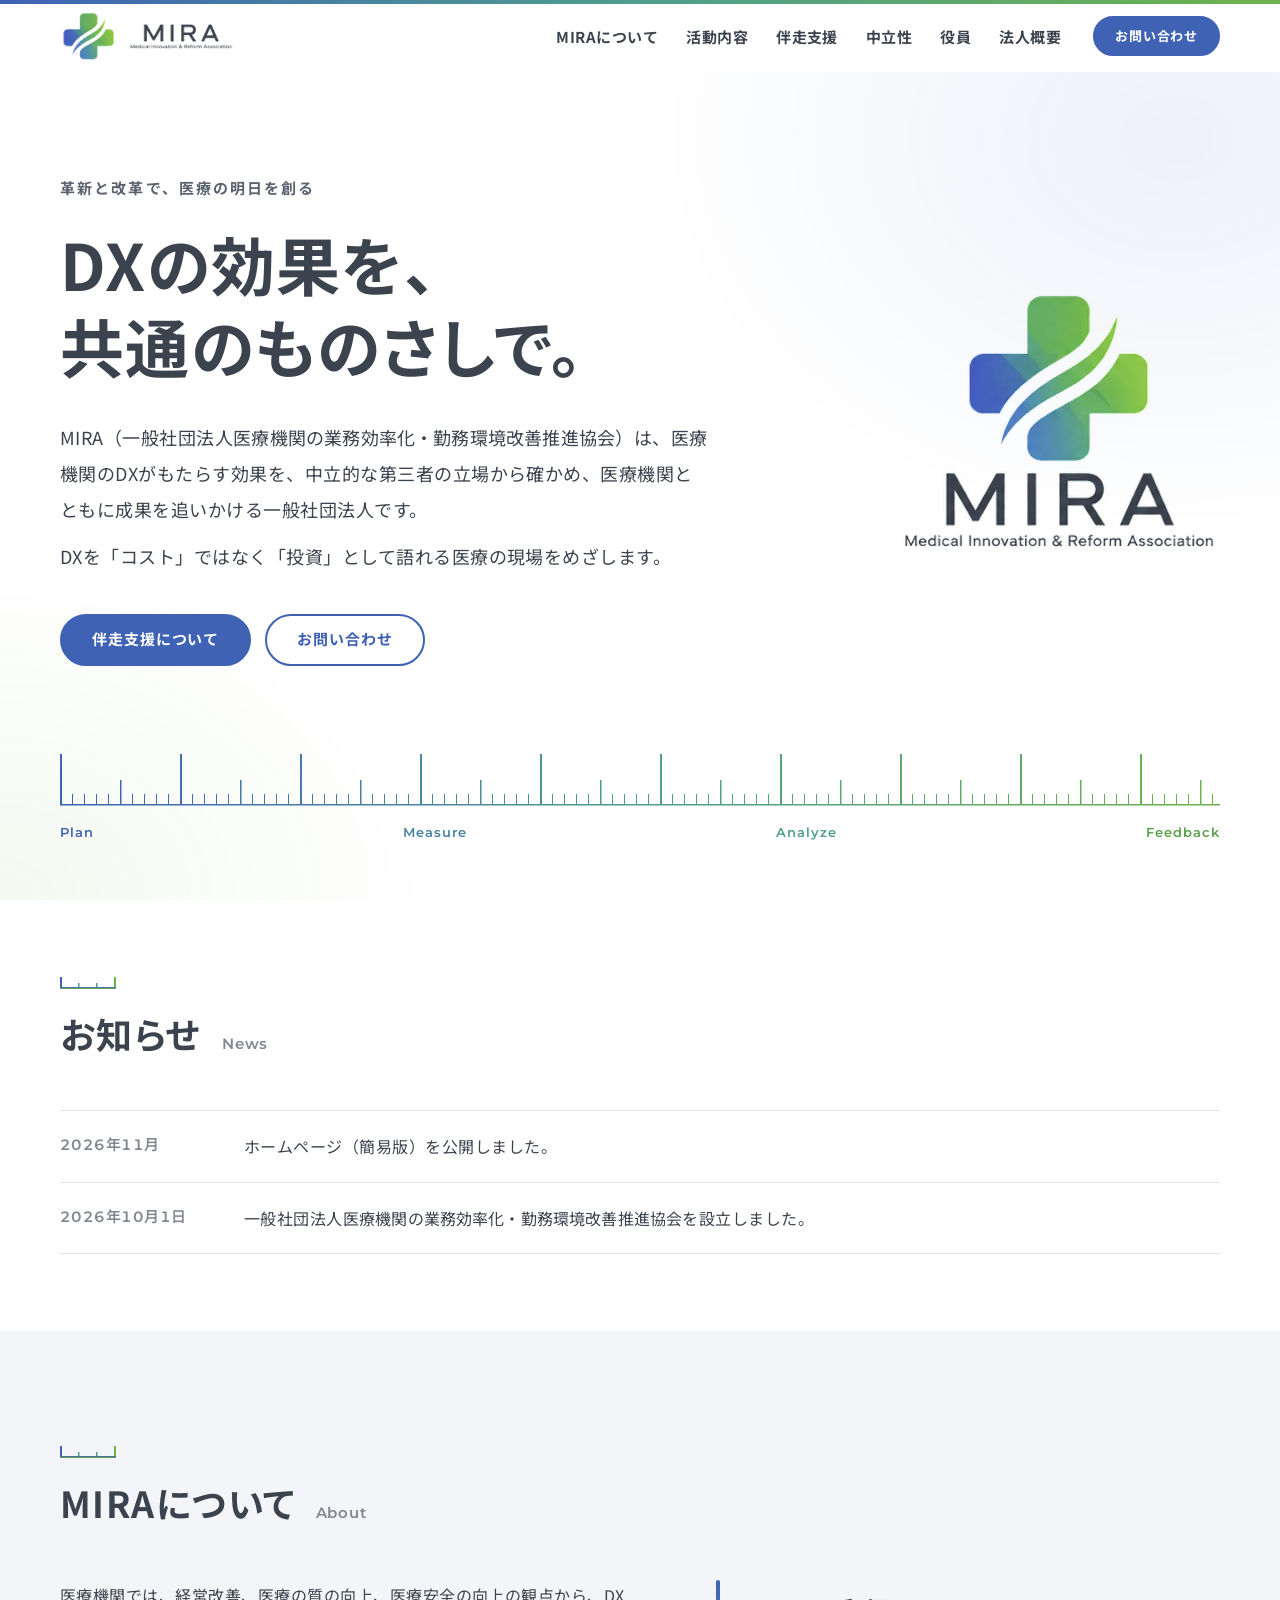
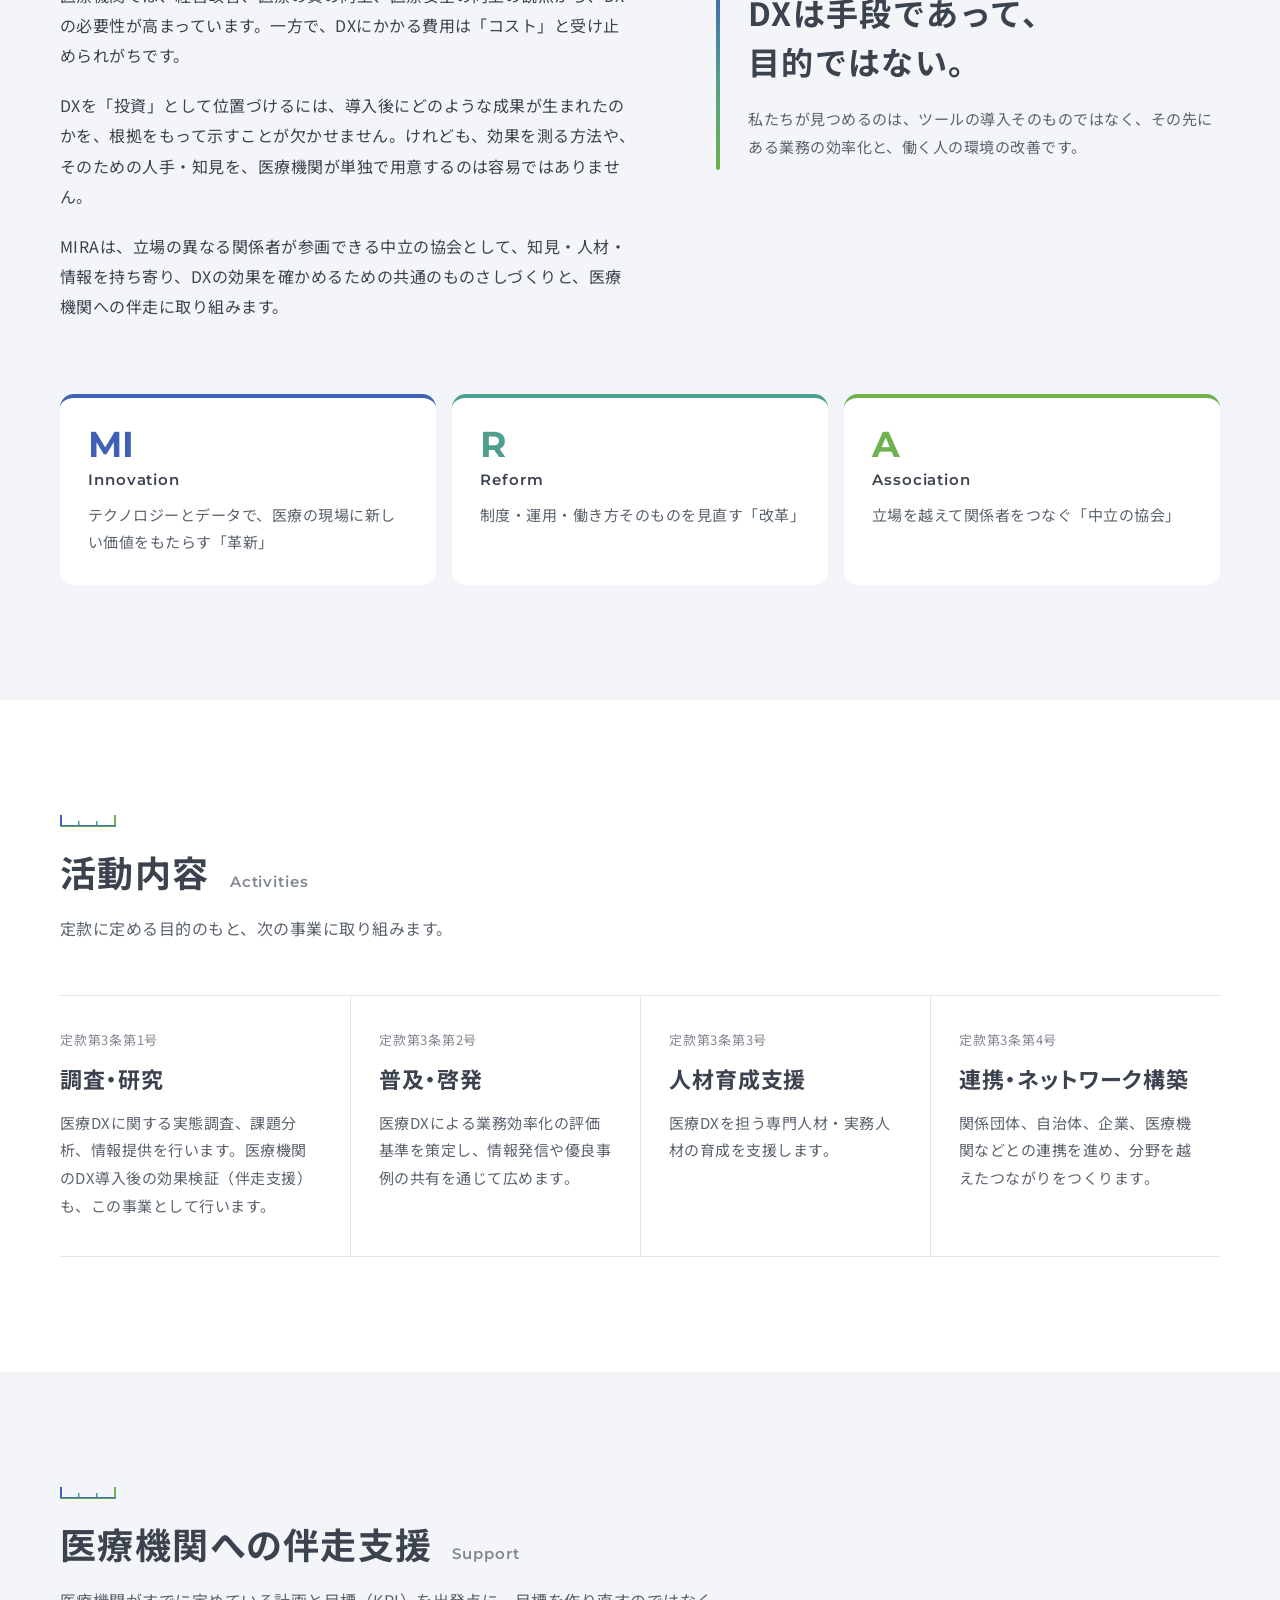
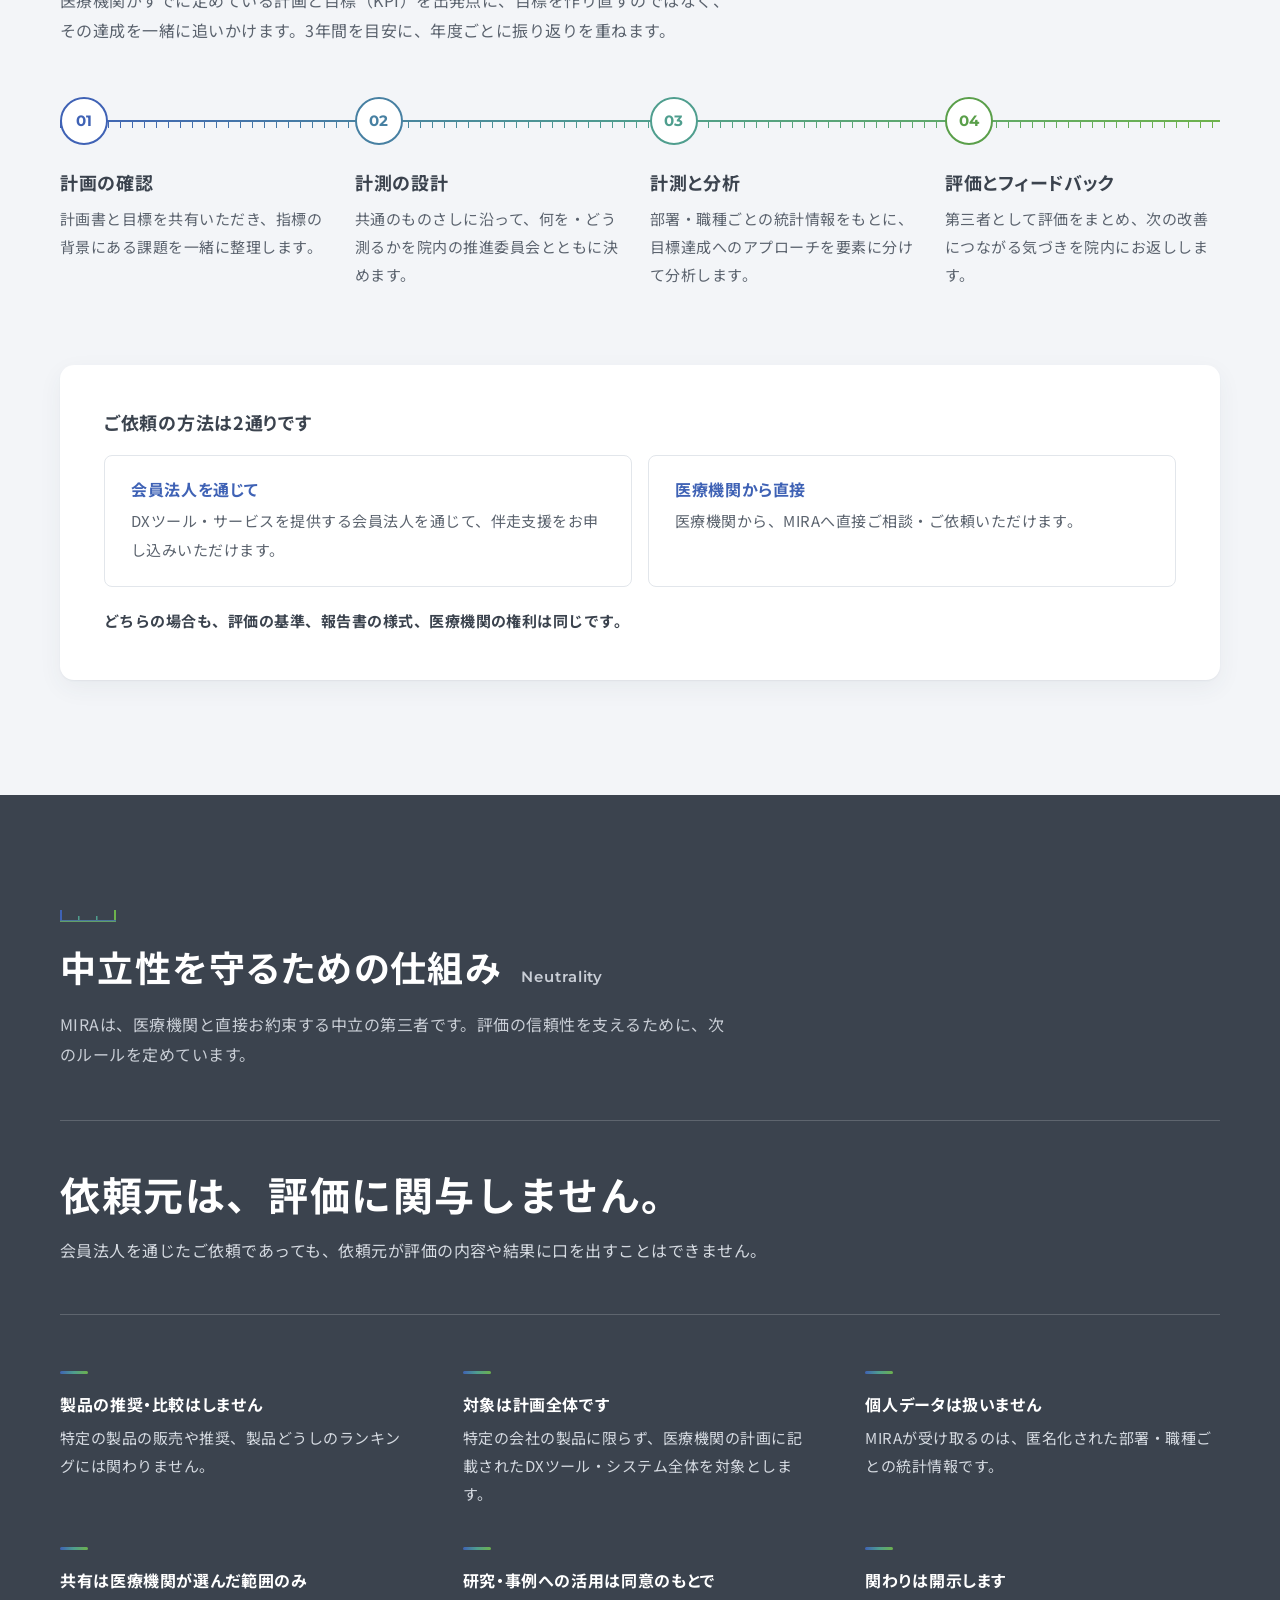
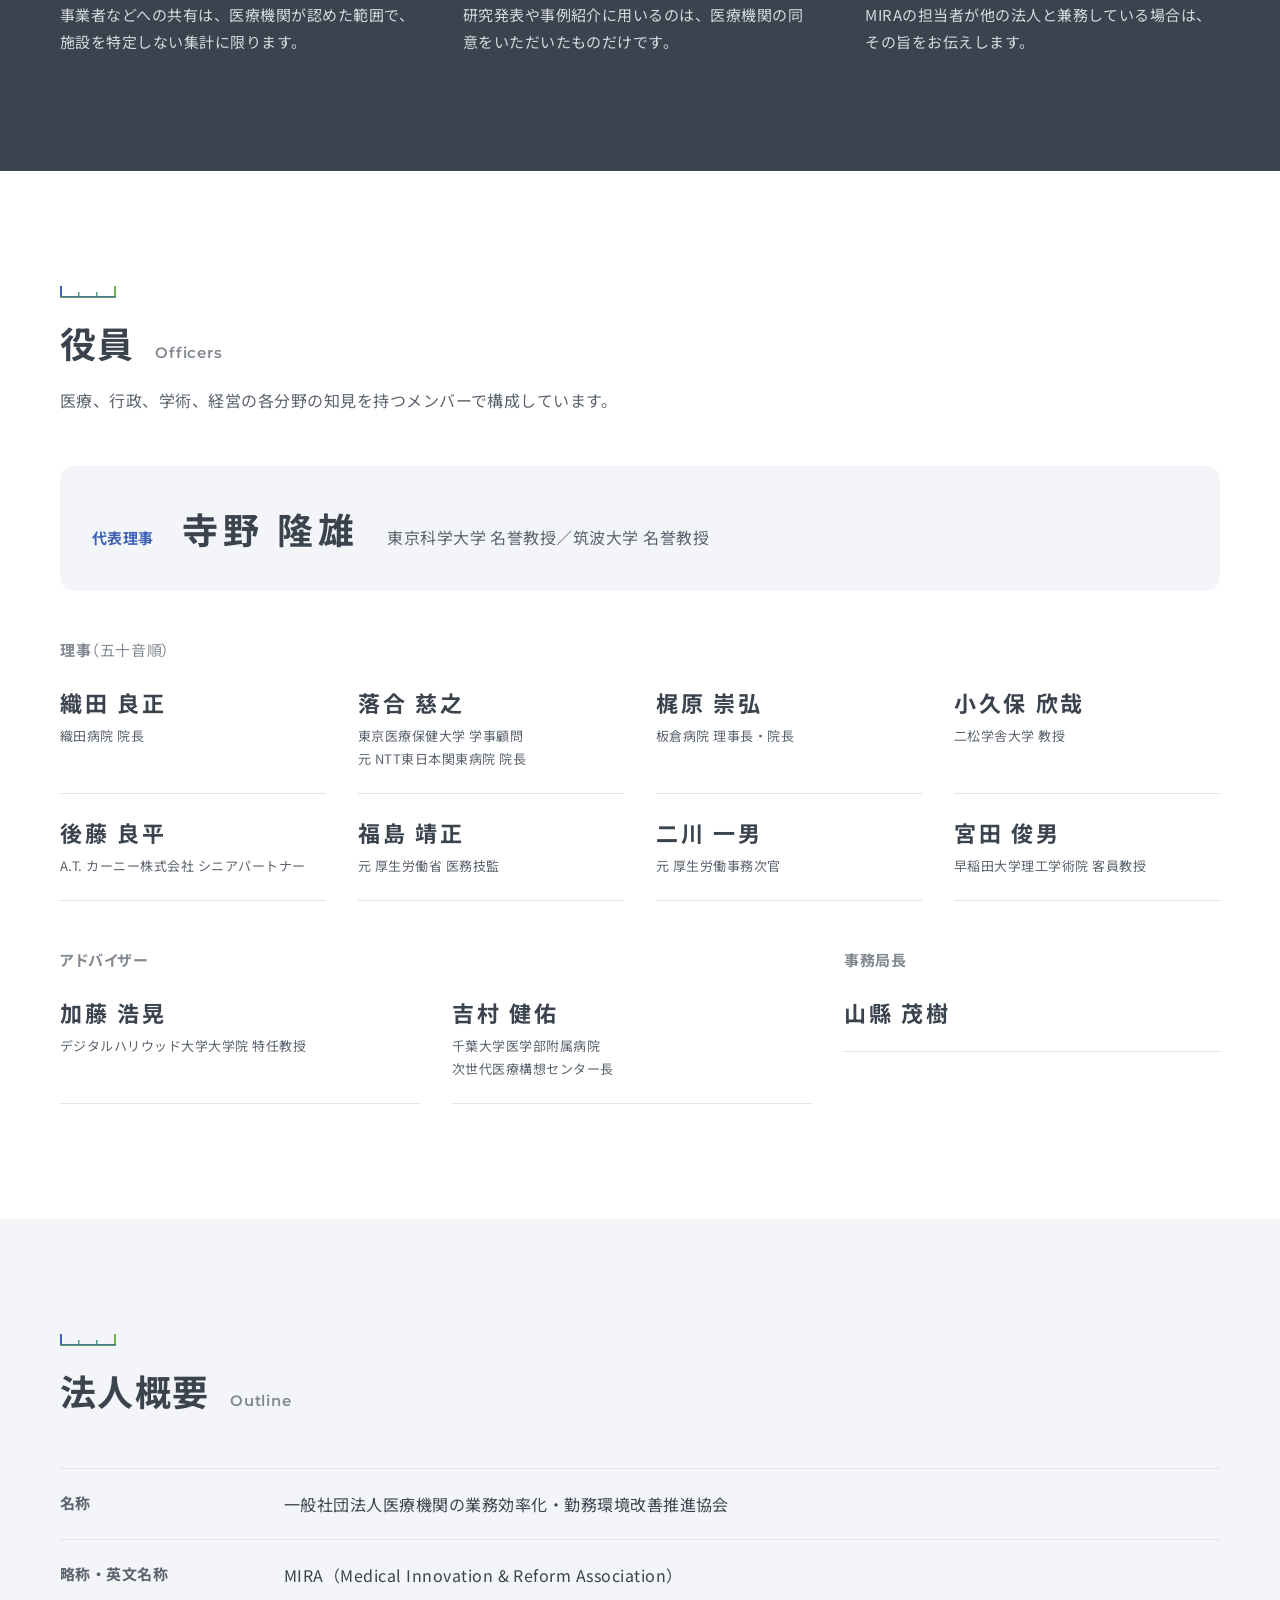
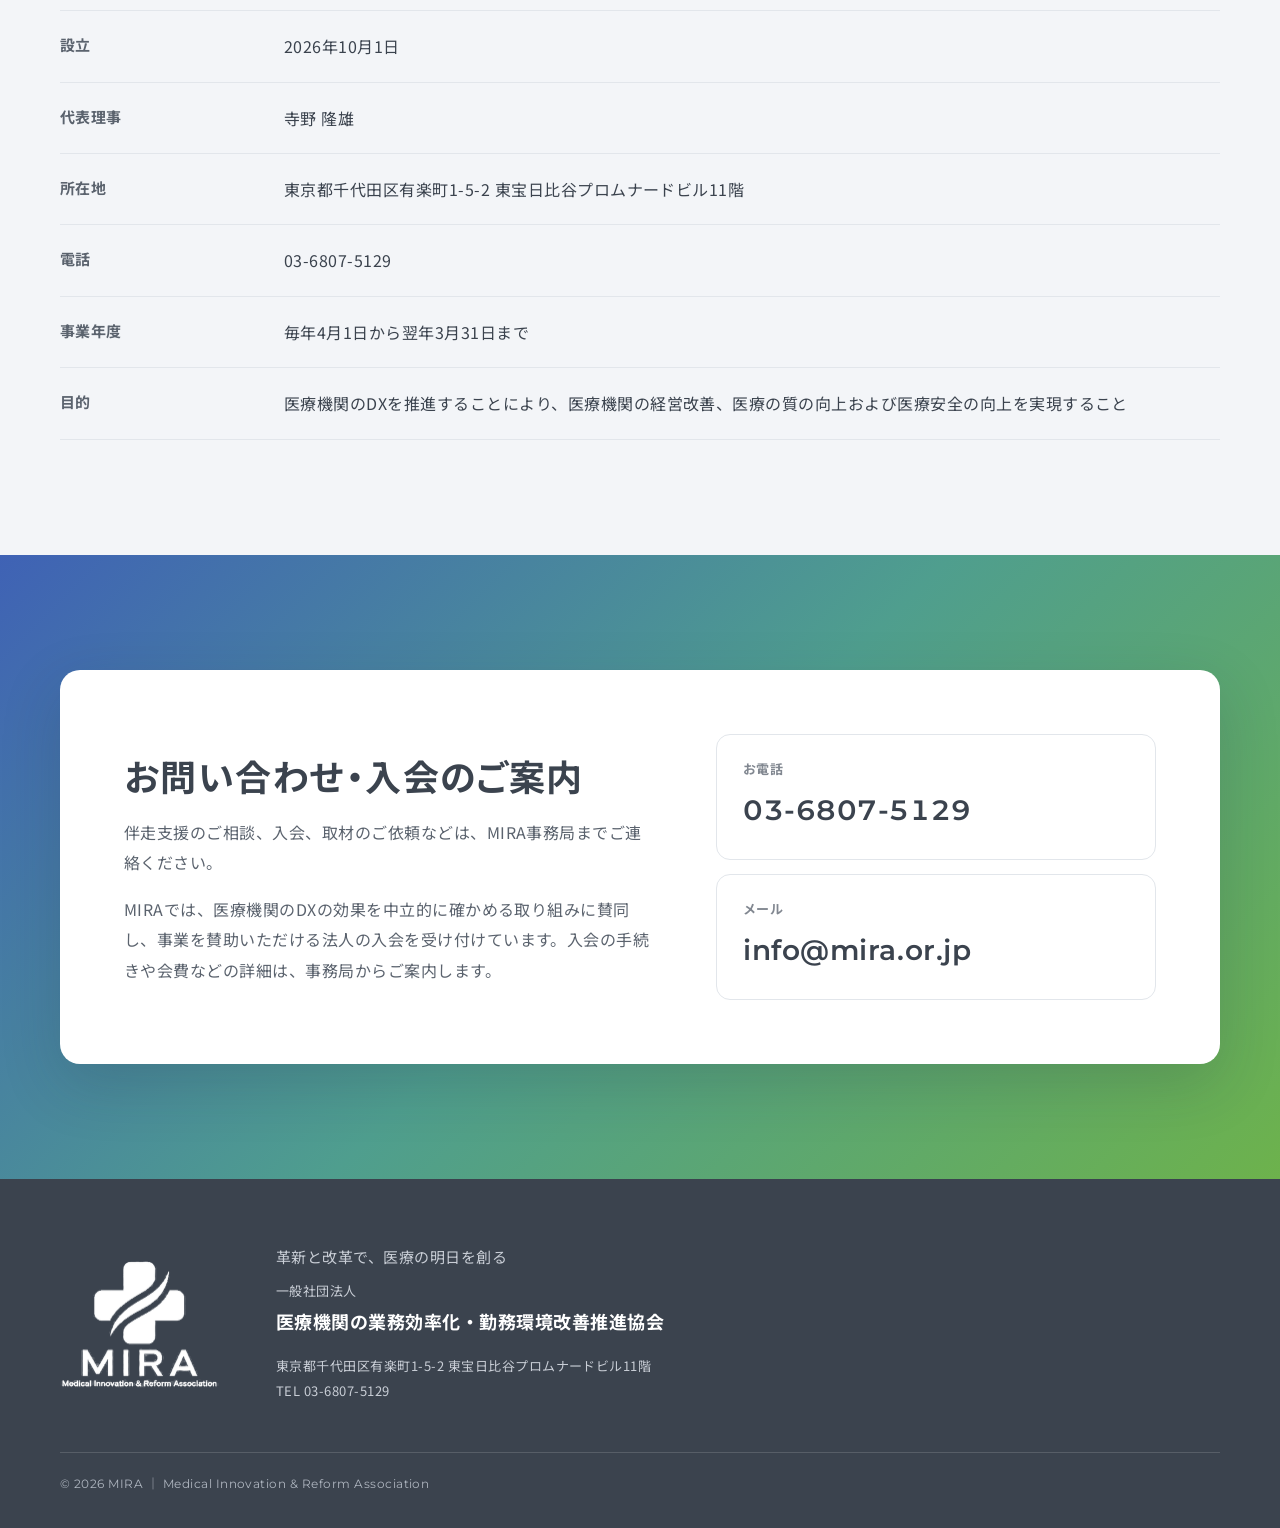
==== index.html @ 3cd93d2d "Add files via upload" ====
<!doctype html>
<html lang="ja">
<head>
  <meta charset="utf-8">
  <meta name="viewport" content="width=device-width, initial-scale=1, viewport-fit=cover">
  <title>MIRA｜一般社団法人医療機関の業務効率化・勤務環境改善推進協会</title>
  <meta name="description" content="MIRA（一般社団法人医療機関の業務効率化・勤務環境改善推進協会）は、医療機関のDXがもたらす効果を中立的な第三者の立場から確かめ、医療機関とともに成果を追いかける一般社団法人です。">
  <meta name="theme-color" content="#3F62B5">
  <meta name="color-scheme" content="light">
  <!-- TODO: 本番ドメイン確定後に差し替え（canonical / og:url / og:image） -->
  <link rel="canonical" href="https://mira-site-9bs.pages.dev/">

  <meta property="og:type" content="website">
  <meta property="og:site_name" content="MIRA">
  <meta property="og:locale" content="ja_JP">
  <meta property="og:title" content="MIRA｜医療機関の業務効率化・勤務環境改善推進協会">
  <meta property="og:description" content="革新と改革で、医療の明日を創る。DXの効果を、共通のものさしで。">
  <meta property="og:url" content="https://mira-site-9bs.pages.dev/">
  <meta property="og:image" content="https://mira-site-9bs.pages.dev/assets/img/ogp.png">
  <meta property="og:image:width" content="1200">
  <meta property="og:image:height" content="630">
  <meta name="twitter:card" content="summary_large_image">

  <link rel="icon" href="/favicon.ico" sizes="48x48">
  <link rel="icon" href="/favicon-32.png" type="image/png" sizes="32x32">
  <link rel="apple-touch-icon" href="/apple-touch-icon.png">

  <!-- Webフォントは描画をブロックしない読み込み。届くまではOS標準の日本語ゴシックで表示 -->
  <link rel="preconnect" href="https://fonts.googleapis.com">
  <link rel="preconnect" href="https://fonts.gstatic.com" crossorigin>
  <link rel="stylesheet" href="https://fonts.googleapis.com/css2?family=Montserrat:wght@600;700&family=Noto+Sans+JP:wght@400;700&display=swap" media="print" onload="this.media='all'">
  <noscript><link rel="stylesheet" href="https://fonts.googleapis.com/css2?family=Montserrat:wght@600;700&family=Noto+Sans+JP:wght@400;700&display=swap"></noscript>

  <link rel="preload" href="/assets/img/logo-h.webp" as="image" type="image/webp">
  <link rel="stylesheet" href="/assets/css/style.css">
  <script src="/assets/js/main.js" defer></script>

  <script type="application/ld+json">
  {
    "@context": "https://schema.org",
    "@type": "Organization",
    "name": "一般社団法人医療機関の業務効率化・勤務環境改善推進協会",
    "alternateName": ["MIRA", "Medical Innovation & Reform Association"],
    "url": "https://mira-site-9bs.pages.dev/",
    "logo": "https://mira-site-9bs.pages.dev/assets/img/logo-v.webp",
    "foundingDate": "2026-10-01",
    "telephone": "+81-3-6807-5129",
    "address": {
      "@type": "PostalAddress",
      "addressCountry": "JP",
      "addressRegion": "東京都",
      "addressLocality": "千代田区",
      "streetAddress": "有楽町1-5-2 東宝日比谷プロムナードビル11階"
    }
  }
  </script>
</head>
<body>
  <a class="skip-link" href="#main">本文へスキップ</a>

  <header class="site-header" data-header>
    <div class="container site-header__inner">
      <a class="site-header__logo" href="/" aria-label="MIRA ホーム">
        <img src="/assets/img/logo-h.webp" alt="MIRA Medical Innovation &amp; Reform Association" width="400" height="115">
      </a>
      <button class="nav-toggle" type="button" aria-expanded="false" aria-controls="global-nav" data-nav-toggle>
        <span class="nav-toggle__bar" aria-hidden="true"></span>
        <span class="visually-hidden">メニューを開く</span>
      </button>
      <nav class="global-nav" id="global-nav" aria-label="メインメニュー" data-nav>
        <ul class="global-nav__list">
          <li><a href="#about">MIRAについて</a></li>
          <li><a href="#activities">活動内容</a></li>
          <li><a href="#support">伴走支援</a></li>
          <li><a href="#neutrality">中立性</a></li>
          <li><a href="#officers">役員</a></li>
          <li><a href="#outline">法人概要</a></li>
          <li class="global-nav__cta"><a class="button button--primary button--small" href="#contact">お問い合わせ</a></li>
        </ul>
      </nav>
    </div>
  </header>

  <main id="main">
    <!-- ===== Hero ===== -->
    <section class="hero" aria-labelledby="hero-title">
      <div class="container hero__grid">
        <div class="hero__copy">
          <p class="hero__tagline">革新と改革で、医療の明日を創る</p>
          <h1 class="hero__title" id="hero-title"><span class="phrase">DXの効果を、</span><br><span class="phrase">共通のものさしで。</span></h1>
          <p class="hero__lead">MIRA（<span class="org"><span>一般社団法人</span><span class="nowrap">医療機関の業務効率化・勤務環境改善推進協会</span></span>）は、医療機関のDXがもたらす効果を、中立的な第三者の立場から確かめ、医療機関とともに成果を追いかける一般社団法人です。</p>
          <p class="hero__lead">DXを「コスト」ではなく「投資」として語れる医療の現場をめざします。</p>
          <div class="hero__actions">
            <a class="button button--primary" href="#support">伴走支援について</a>
            <a class="button button--outline" href="#contact">お問い合わせ</a>
          </div>
        </div>
        <div class="hero__mark">
          <img src="/assets/img/logo-v.webp" alt="" width="600" height="494" fetchpriority="high">
        </div>
      </div>

      <!-- 共通のものさし（装飾） -->
      <div class="container">
        <svg class="scale" width="100%" height="52" aria-hidden="true" focusable="false">
          <defs>
            <linearGradient id="g-brand" x1="0" x2="1" y1="0" y2="0">
              <stop offset="0" stop-color="#3F62B5"/><stop offset=".5" stop-color="#4F9E8E"/><stop offset="1" stop-color="#6DB24C"/>
            </linearGradient>
            <pattern id="p-ticks" width="120" height="52" patternUnits="userSpaceOnUse">
              <rect x="0" y="0" width="2" height="52" fill="#fff"/>
              <rect x="60" y="26" width="1.5" height="26" fill="#fff"/>
              <rect x="12" y="40" width="1" height="12" fill="#fff"/><rect x="24" y="40" width="1" height="12" fill="#fff"/>
              <rect x="36" y="40" width="1" height="12" fill="#fff"/><rect x="48" y="40" width="1" height="12" fill="#fff"/>
              <rect x="72" y="40" width="1" height="12" fill="#fff"/><rect x="84" y="40" width="1" height="12" fill="#fff"/>
              <rect x="96" y="40" width="1" height="12" fill="#fff"/><rect x="108" y="40" width="1" height="12" fill="#fff"/>
            </pattern>
            <mask id="m-ticks">
              <rect width="100%" height="52" fill="url(#p-ticks)"/>
              <rect y="50" width="100%" height="2" fill="#fff"/>
            </mask>
          </defs>
          <rect width="100%" height="52" fill="url(#g-brand)" mask="url(#m-ticks)"/>
        </svg>
        <ol class="scale-labels" aria-label="伴走支援の流れ">
          <li>Plan</li><li>Measure</li><li>Analyze</li><li>Feedback</li>
        </ol>
      </div>
    </section>

    <!-- ===== News ===== -->
    <section class="section section--tight" id="news" aria-labelledby="news-title">
      <div class="container">
        <header class="section-head">
          <h2 class="section-head__title" id="news-title">お知らせ</h2>
          <p class="section-head__en" lang="en">News</p>
        </header>
        <ul class="news">
          <li class="news__item"><time class="news__date" datetime="2026-11">2026年11月</time><p>ホームページ（簡易版）を公開しました。</p></li>
          <li class="news__item"><time class="news__date" datetime="2026-10-01">2026年10月1日</time><p><span class="org"><span>一般社団法人</span><span class="nowrap">医療機関の業務効率化・勤務環境改善推進協会</span></span>を設立しました。</p></li>
        </ul>
      </div>
    </section>

    <!-- ===== About ===== -->
    <section class="section section--mist" id="about" aria-labelledby="about-title">
      <div class="container">
        <header class="section-head">
          <h2 class="section-head__title" id="about-title">MIRAについて</h2>
          <p class="section-head__en" lang="en">About</p>
        </header>
        <div class="about">
          <div class="about__text prose">
            <p>医療機関では、経営改善、医療の質の向上、医療安全の向上の観点から、DXの必要性が高まっています。一方で、DXにかかる費用は「コスト」と受け止められがちです。</p>
            <p>DXを「投資」として位置づけるには、導入後にどのような成果が生まれたのかを、根拠をもって示すことが欠かせません。けれども、効果を測る方法や、そのための人手・知見を、医療機関が単独で用意するのは容易ではありません。</p>
            <p>MIRAは、立場の異なる関係者が参画できる中立の協会として、知見・人材・情報を持ち寄り、DXの効果を確かめるための共通のものさしづくりと、医療機関への伴走に取り組みます。</p>
          </div>
          <blockquote class="about__quote">
            <p class="about__quote-main">DXは手段であって、<br>目的ではない。</p>
            <p class="about__quote-sub">私たちが見つめるのは、ツールの導入そのものではなく、その先にある業務の効率化と、働く人の環境の改善です。</p>
          </blockquote>
        </div>
        <dl class="name-origin">
          <div class="name-origin__item name-origin__item--blue"><dt lang="en">MI<span>Innovation</span></dt><dd>テクノロジーとデータで、医療の現場に新しい価値をもたらす「革新」</dd></div>
          <div class="name-origin__item name-origin__item--teal"><dt lang="en">R<span>Reform</span></dt><dd>制度・運用・働き方そのものを見直す「改革」</dd></div>
          <div class="name-origin__item name-origin__item--green"><dt lang="en">A<span>Association</span></dt><dd>立場を越えて関係者をつなぐ「中立の協会」</dd></div>
        </dl>
      </div>
    </section>

    <!-- ===== Activities ===== -->
    <section class="section" id="activities" aria-labelledby="activities-title">
      <div class="container">
        <header class="section-head">
          <h2 class="section-head__title" id="activities-title">活動内容</h2>
          <p class="section-head__en" lang="en">Activities</p>
          <p class="section-head__lead">定款に定める目的のもと、次の事業に取り組みます。</p>
        </header>
        <ul class="activities">
          <li class="activity">
            <p class="activity__ref">定款第3条第1号</p>
            <h3 class="activity__title">調査・研究</h3>
            <p>医療DXに関する実態調査、課題分析、情報提供を行います。医療機関のDX導入後の効果検証（伴走支援）も、この事業として行います。</p>
          </li>
          <li class="activity">
            <p class="activity__ref">定款第3条第2号</p>
            <h3 class="activity__title">普及・啓発</h3>
            <p>医療DXによる業務効率化の評価基準を策定し、情報発信や優良事例の共有を通じて広めます。</p>
          </li>
          <li class="activity">
            <p class="activity__ref">定款第3条第3号</p>
            <h3 class="activity__title">人材育成支援</h3>
            <p>医療DXを担う専門人材・実務人材の育成を支援します。</p>
          </li>
          <li class="activity">
            <p class="activity__ref">定款第3条第4号</p>
            <h3 class="activity__title">連携・ネットワーク構築</h3>
            <p>関係団体、自治体、企業、医療機関などとの連携を進め、分野を越えたつながりをつくります。</p>
          </li>
        </ul>
      </div>
    </section>

    <!-- ===== Support ===== -->
    <section class="section section--mist" id="support" aria-labelledby="support-title">
      <div class="container">
        <header class="section-head">
          <h2 class="section-head__title" id="support-title">医療機関への伴走支援</h2>
          <p class="section-head__en" lang="en">Support</p>
          <p class="section-head__lead">医療機関がすでに定めている計画と目標（KPI）を出発点に、目標を作り直すのではなく、その達成を一緒に追いかけます。3年間を目安に、年度ごとに振り返りを重ねます。</p>
        </header>
        <ol class="steps">
          <li class="step"><h3 class="step__title">計画の確認</h3><p>計画書と目標を共有いただき、指標の背景にある課題を一緒に整理します。</p></li>
          <li class="step"><h3 class="step__title">計測の設計</h3><p>共通のものさしに沿って、何を・どう測るかを院内の推進委員会とともに決めます。</p></li>
          <li class="step"><h3 class="step__title">計測と分析</h3><p>部署・職種ごとの統計情報をもとに、目標達成へのアプローチを要素に分けて分析します。</p></li>
          <li class="step"><h3 class="step__title">評価とフィードバック</h3><p>第三者として評価をまとめ、次の改善につながる気づきを院内にお返しします。</p></li>
        </ol>
        <div class="routes">
          <h3 class="routes__title">ご依頼の方法は2通りです</h3>
          <div class="routes__grid">
            <div class="route"><h4 class="route__title">会員法人を通じて</h4><p>DXツール・サービスを提供する会員法人を通じて、伴走支援をお申し込みいただけます。</p></div>
            <div class="route"><h4 class="route__title">医療機関から直接</h4><p>医療機関から、MIRAへ直接ご相談・ご依頼いただけます。</p></div>
          </div>
          <p class="routes__note">どちらの場合も、評価の基準、報告書の様式、医療機関の権利は同じです。</p>
        </div>
      </div>
    </section>

    <!-- ===== Neutrality ===== -->
    <section class="section section--ink" id="neutrality" aria-labelledby="neutrality-title">
      <div class="container">
        <header class="section-head">
          <h2 class="section-head__title" id="neutrality-title">中立性を守るための仕組み</h2>
          <p class="section-head__en" lang="en">Neutrality</p>
          <p class="section-head__lead">MIRAは、医療機関と直接お約束する中立の第三者です。評価の信頼性を支えるために、次のルールを定めています。</p>
        </header>
        <div class="principle">
          <p class="principle__main"><span class="phrase">依頼元は、</span><span class="phrase">評価に関与しません。</span></p>
          <p class="principle__sub">会員法人を通じたご依頼であっても、依頼元が評価の内容や結果に口を出すことはできません。</p>
        </div>
        <ul class="rules">
          <li class="rule"><h3 class="rule__title">製品の推奨・比較はしません</h3><p>特定の製品の販売や推奨、製品どうしのランキングには関わりません。</p></li>
          <li class="rule"><h3 class="rule__title">対象は計画全体です</h3><p>特定の会社の製品に限らず、医療機関の計画に記載されたDXツール・システム全体を対象とします。</p></li>
          <li class="rule"><h3 class="rule__title">個人データは扱いません</h3><p>MIRAが受け取るのは、匿名化された部署・職種ごとの統計情報です。</p></li>
          <li class="rule"><h3 class="rule__title">共有は医療機関が選んだ範囲のみ</h3><p>事業者などへの共有は、医療機関が認めた範囲で、施設を特定しない集計に限ります。</p></li>
          <li class="rule"><h3 class="rule__title">研究・事例への活用は同意のもとで</h3><p>研究発表や事例紹介に用いるのは、医療機関の同意をいただいたものだけです。</p></li>
          <li class="rule"><h3 class="rule__title">関わりは開示します</h3><p>MIRAの担当者が他の法人と兼務している場合は、その旨をお伝えします。</p></li>
        </ul>
      </div>
    </section>

    <!-- ===== Officers ===== -->
    <section class="section" id="officers" aria-labelledby="officers-title">
      <div class="container">
        <header class="section-head">
          <h2 class="section-head__title" id="officers-title">役員</h2>
          <p class="section-head__en" lang="en">Officers</p>
          <p class="section-head__lead">医療、行政、学術、経営の各分野の知見を持つメンバーで構成しています。</p>
        </header>
        <!-- TODO: 肩書きは掲載前に各理事・アドバイザーの了承と最新情報の確認が必要 -->
        <div class="rep">
          <p class="rep__role">代表理事</p>
          <p class="rep__name">寺野 隆雄</p>
          <p class="rep__aff">東京科学大学 名誉教授／筑波大学 名誉教授</p>
        </div>
        <h3 class="people-head">理事<span>（五十音順）</span></h3>
        <ul class="people">
          <li class="person"><p class="person__name">織田 良正</p><p class="person__aff">織田病院 院長</p></li>
          <li class="person"><p class="person__name">落合 慈之</p><p class="person__aff">東京医療保健大学 学事顧問<br>元 NTT東日本関東病院 院長</p></li>
          <li class="person"><p class="person__name">梶原 崇弘</p><p class="person__aff">板倉病院 理事長・院長</p></li>
          <li class="person"><p class="person__name">小久保 欣哉</p><p class="person__aff">二松学舎大学 教授</p></li>
          <li class="person"><p class="person__name">後藤 良平</p><p class="person__aff">A.T. カーニー株式会社 シニアパートナー</p></li>
          <li class="person"><p class="person__name">福島 靖正</p><p class="person__aff">元 厚生労働省 医務技監</p></li>
          <li class="person"><p class="person__name">二川 一男</p><p class="person__aff">元 厚生労働事務次官</p></li>
          <li class="person"><p class="person__name">宮田 俊男</p><p class="person__aff">早稲田大学理工学術院 客員教授</p></li>
        </ul>
        <div class="people-sub">
          <div>
            <h3 class="people-head">アドバイザー</h3>
            <ul class="people people--2">
              <li class="person"><p class="person__name">加藤 浩晃</p><p class="person__aff">デジタルハリウッド大学大学院 特任教授</p></li>
              <li class="person"><p class="person__name">吉村 健佑</p><p class="person__aff">千葉大学医学部附属病院<br>次世代医療構想センター長</p></li>
            </ul>
          </div>
          <div>
            <h3 class="people-head">事務局長</h3>
            <ul class="people people--1">
              <li class="person"><p class="person__name">山縣 茂樹</p></li>
            </ul>
          </div>
        </div>
      </div>
    </section>

    <!-- ===== Outline ===== -->
    <section class="section section--mist" id="outline" aria-labelledby="outline-title">
      <div class="container">
        <header class="section-head">
          <h2 class="section-head__title" id="outline-title">法人概要</h2>
          <p class="section-head__en" lang="en">Outline</p>
        </header>
        <dl class="outline">
          <div class="outline__row"><dt>名称</dt><dd><span class="nowrap">一般社団法人</span><span class="nowrap">医療機関の業務効率化・勤務環境改善推進協会</span></dd></div>
          <div class="outline__row"><dt>略称・英文名称</dt><dd>MIRA（Medical Innovation &amp; Reform Association）</dd></div>
          <div class="outline__row"><dt>設立</dt><dd>2026年10月1日</dd></div>
          <div class="outline__row"><dt>代表理事</dt><dd>寺野 隆雄</dd></div>
          <div class="outline__row"><dt>所在地</dt><dd>東京都千代田区有楽町1-5-2 東宝日比谷プロムナードビル11階</dd></div>
          <div class="outline__row"><dt>電話</dt><dd>03-6807-5129</dd></div>
          <div class="outline__row"><dt>事業年度</dt><dd>毎年4月1日から翌年3月31日まで</dd></div>
          <div class="outline__row"><dt>目的</dt><dd>医療機関のDXを推進することにより、医療機関の経営改善、医療の質の向上および医療安全の向上を実現すること</dd></div>
        </dl>
      </div>
    </section>

    <!-- ===== Membership & Contact ===== -->
    <section class="contact" id="contact" aria-labelledby="contact-title">
      <div class="container contact__grid">
        <div class="contact__intro">
          <h2 class="contact__title" id="contact-title"><span class="phrase">お問い合わせ・</span><span class="phrase">入会のご案内</span></h2>
          <p>伴走支援のご相談、入会、取材のご依頼などは、MIRA事務局までご連絡ください。</p>
          <p>MIRAでは、医療機関のDXの効果を中立的に確かめる取り組みに賛同し、事業を賛助いただける法人の入会を受け付けています。入会の手続きや会費などの詳細は、事務局からご案内します。</p>
        </div>
        <div class="contact__channels">
          <a class="channel" href="tel:0368075129">
            <span class="channel__label">お電話</span>
            <span class="channel__value">03-6807-5129</span>
          </a>
          <!-- TODO: 問い合わせ用アドレスは仮置き。確定後に差し替え -->
          <a class="channel" href="mailto:info@mira.or.jp">
            <span class="channel__label">メール</span>
            <span class="channel__value">info@mira.or.jp</span>
          </a>
        </div>
      </div>
    </section>
  </main>

  <footer class="site-footer">
    <div class="container site-footer__inner">
      <img class="site-footer__logo" src="/assets/img/logo-v-white.webp" alt="MIRA" width="320" height="263" loading="lazy" decoding="async">
      <div class="site-footer__info">
        <p class="site-footer__tagline">革新と改革で、医療の明日を創る</p>
        <p class="site-footer__name"><small>一般社団法人</small>医療機関の業務効率化・勤務環境改善推進協会</p>
        <address class="site-footer__address">東京都千代田区有楽町1-5-2 東宝日比谷プロムナードビル11階<br>TEL 03-6807-5129</address>
      </div>
    </div>
    <div class="container">
      <p class="site-footer__copy" lang="en">© <span data-year>2026</span> MIRA ｜ Medical Innovation &amp; Reform Association</p>
    </div>
  </footer>
</body>
</html>
---- assets/css/style.css ----
/* =========================================================
   MIRA 簡易版サイト  style.css
   準拠：MIRA VIガイドライン v1.0（06 カラー / 08 タイポグラフィ）
   ========================================================= */

/* ---------- 1. Tokens ---------- */
:root {
  /* Brand (VI 06) */
  --c-blue: #3F62B5;
  --c-teal: #4F9E8E;
  --c-green: #6DB24C;
  --c-ink: #3B434E;
  --c-gray: #828891;

  /* UI neutrals */
  --c-text: var(--c-ink);
  --c-text-sub: #5B636E;     /* 本文補助（Cool Grayより濃く、白地で4.5:1以上） */
  --c-bg: #FFFFFF;
  --c-mist: #F3F5F8;
  --c-line: #E2E6EB;
  --c-blue-dark: #33529C;

  --grad-brand: linear-gradient(90deg, var(--c-blue), var(--c-teal) 50%, var(--c-green));
  --grad-brand-135: linear-gradient(135deg, var(--c-blue), var(--c-teal) 50%, var(--c-green));

  /* Type (VI 08) — Webフォント未着時はOSの日本語ゴシックで表示 */
  --ff-ja: "Noto Sans JP", "Hiragino Sans", "Hiragino Kaku Gothic ProN", "Yu Gothic", YuGothic, Meiryo, sans-serif;
  --ff-en: "Montserrat", "Helvetica Neue", Arial, var(--ff-ja);

  --fs-xs: .8125rem;   /* 13 */
  --fs-sm: .9375rem;   /* 15 */
  --fs-md: 1rem;       /* 16 */
  --fs-lg: 1.125rem;   /* 18 */
  --fs-xl: 1.375rem;   /* 22 */
  --fs-h2: clamp(1.625rem, 1.2rem + 1.6vw, 2.25rem);
  --fs-h1: clamp(1.875rem, 1.1rem + 3.8vw, 4rem);

  /* Layout */
  --container: 1160px;
  --gutter: clamp(20px, 4vw, 40px);
  --section-y: clamp(72px, 9vw, 120px);
  --header-h: 72px;
  --radius: 14px;
  --radius-sm: 8px;
  --shadow: 0 1px 2px rgba(59, 67, 78, .06), 0 8px 24px rgba(59, 67, 78, .06);
  --ease: cubic-bezier(.2, .7, .2, 1);
}

/* ---------- 2. Base ---------- */
*, *::before, *::after { box-sizing: border-box; }

html {
  -webkit-text-size-adjust: 100%;
  text-size-adjust: 100%;
  scroll-behavior: smooth;
  scroll-padding-top: calc(var(--header-h) + 16px);
}

body {
  margin: 0;
  background: var(--c-bg);
  color: var(--c-text);
  font-family: var(--ff-ja);
  font-size: var(--fs-md);
  line-height: 1.9;
  letter-spacing: .03em;
  font-feature-settings: "palt" 0;
  -webkit-font-smoothing: antialiased;
  text-rendering: optimizeLegibility;
  line-break: strict;
  overflow-wrap: anywhere;
}

h1, h2, h3, h4, p, ul, ol, dl, dd, blockquote, figure { margin: 0; }
ul, ol { padding: 0; list-style: none; }
img, svg { display: block; max-width: 100%; }
img { height: auto; }
address { font-style: normal; }
a { color: var(--c-blue); text-underline-offset: .2em; }
h1, h2, h3, h4 { word-break: auto-phrase; font-weight: 700; line-height: 1.45; letter-spacing: .04em; font-feature-settings: "palt" 1; }

:focus-visible { outline: 3px solid var(--c-teal); outline-offset: 3px; border-radius: 4px; }

.container { width: 100%; max-width: calc(var(--container) + var(--gutter) * 2); margin-inline: auto; padding-inline: var(--gutter); }
.visually-hidden { position: absolute !important; width: 1px; height: 1px; overflow: hidden; clip: rect(0 0 0 0); white-space: nowrap; }
.nowrap { white-space: nowrap; }
.phrase { display: inline-block; }
.hero__title .phrase { white-space: nowrap; }
/* 正式名称は「一般社団法人」の後ろ以外で改行しない（運用原則3-1） */
.org > .nowrap { letter-spacing: .01em; }
.prose > * + * { margin-top: 1.2em; }

.skip-link {
  position: absolute; left: 16px; top: -48px; z-index: 100;
  padding: 8px 14px; background: var(--c-ink); color: #fff; border-radius: var(--radius-sm);
  transition: top .2s;
}
.skip-link:focus { top: 12px; }

/* ---------- 3. Buttons ---------- */
.button {
  display: inline-flex; align-items: center; justify-content: center;
  min-height: 52px; padding: 0 30px;
  border: 2px solid var(--c-blue); border-radius: 999px;
  font-size: var(--fs-sm); font-weight: 700; letter-spacing: .06em; text-decoration: none;
  transition: background-color .2s, color .2s, border-color .2s;
}
.button--primary { background: var(--c-blue); color: #fff; }
.button--primary:hover { background: var(--c-blue-dark); border-color: var(--c-blue-dark); }
.button--outline { background: #fff; color: var(--c-blue); }
.button--outline:hover { background: var(--c-mist); }
.button--small { min-height: 40px; padding: 0 20px; font-size: var(--fs-xs); }

/* ---------- 4. Header ---------- */
.site-header {
  position: sticky; top: 0; z-index: 50;
  background: rgba(255, 255, 255, .92);
  -webkit-backdrop-filter: saturate(160%) blur(10px);
  backdrop-filter: saturate(160%) blur(10px);
  padding-top: env(safe-area-inset-top, 0px);
  transition: box-shadow .25s;
}
.site-header::before { /* VI表紙に倣ったブランドバー */
  content: ""; position: absolute; inset: 0 0 auto; height: 4px; background: var(--grad-brand);
}
.site-header.is-scrolled { box-shadow: 0 1px 0 var(--c-line), 0 6px 20px rgba(59, 67, 78, .06); }
.site-header__inner { display: flex; align-items: center; justify-content: space-between; height: var(--header-h); }
.site-header__logo img { width: 174px; } /* VI 05：横組みは画面表示で幅160px以上 */

.global-nav__list { display: flex; align-items: center; gap: 28px; }
.global-nav__list a:not(.button) {
  position: relative; color: var(--c-text); font-size: var(--fs-sm); font-weight: 700; text-decoration: none;
  padding: 6px 0;
}
.global-nav__list a:not(.button)::after {
  content: ""; position: absolute; left: 0; right: 0; bottom: 0; height: 2px;
  background: var(--grad-brand); transform: scaleX(0); transform-origin: left; transition: transform .25s var(--ease);
}
.global-nav__list a:not(.button):hover::after,
.global-nav__list a[aria-current="true"]::after { transform: scaleX(1); }
.global-nav__cta { margin-left: 4px; }

.nav-toggle {
  display: none; position: relative; width: 44px; height: 44px; margin-right: -8px;
  background: none; border: 0; cursor: pointer; color: var(--c-ink);
}
.nav-toggle__bar, .nav-toggle__bar::before, .nav-toggle__bar::after {
  position: absolute; left: 11px; width: 22px; height: 2px; background: currentColor; border-radius: 2px;
  transition: transform .25s var(--ease), opacity .2s;
}
.nav-toggle__bar { top: 21px; }
.nav-toggle__bar::before, .nav-toggle__bar::after { content: ""; left: 0; }
.nav-toggle__bar::before { transform: translateY(-7px); }
.nav-toggle__bar::after { transform: translateY(7px); }
.nav-toggle[aria-expanded="true"] .nav-toggle__bar { background: transparent; }
.nav-toggle[aria-expanded="true"] .nav-toggle__bar::before { transform: rotate(45deg); background: var(--c-ink); }
.nav-toggle[aria-expanded="true"] .nav-toggle__bar::after { transform: rotate(-45deg); background: var(--c-ink); }

/* ---------- 5. Hero ---------- */
.hero {
  position: relative; overflow: hidden;
  padding-top: clamp(56px, 8vw, 104px);
  /* VI表紙と同じ、青と緑のやわらかな光 */
  background:
    radial-gradient(60% 70% at 92% 8%, rgba(63, 98, 181, .09), transparent 70%),
    radial-gradient(50% 60% at 0% 100%, rgba(109, 178, 76, .08), transparent 70%),
    var(--c-bg);
}
.hero__grid { display: grid; grid-template-columns: minmax(0, 1fr) 320px; gap: clamp(32px, 6vw, 96px); align-items: center; }
.hero__tagline { color: var(--c-text-sub); font-size: var(--fs-sm); font-weight: 700; letter-spacing: .14em; }
.hero__title {
  margin: 20px 0 32px;
  font-size: var(--fs-h1); line-height: 1.28; letter-spacing: .02em;
}
.hero__lead { max-width: 36em; font-size: var(--fs-lg); line-height: 2; }
.hero__lead + .hero__lead { margin-top: .6em; }
.hero__actions { display: flex; flex-wrap: wrap; gap: 14px; margin-top: 40px; }
.hero__mark img { width: 100%; }

.scale { margin-top: clamp(56px, 7vw, 88px); }
.scale-labels {
  display: flex; justify-content: space-between;
  padding: 14px 0 clamp(40px, 5vw, 56px);
  font-family: var(--ff-en); font-size: var(--fs-xs); font-weight: 600; letter-spacing: .08em;
}
.scale-labels li:nth-child(1) { color: var(--c-blue); }
.scale-labels li:nth-child(2) { color: #4780A2; }
.scale-labels li:nth-child(3) { color: var(--c-teal); }
.scale-labels li:nth-child(4) { color: #5A9F4A; }

@media (prefers-reduced-motion: no-preference) {
  .scale { animation: scale-draw 1.6s var(--ease) .15s both; }
  @keyframes scale-draw { from { clip-path: inset(0 100% 0 0); } to { clip-path: inset(0 0 0 0); } }
}

/* ---------- 6. Sections ---------- */
.section { padding-block: var(--section-y); }
.section--tight { padding-block: clamp(56px, 6vw, 80px); }
.section--mist { background: var(--c-mist); }
.section--ink { background: var(--c-ink); color: #fff; }

.section-head { display: grid; grid-template-columns: auto 1fr; align-items: baseline; column-gap: 20px; margin-bottom: clamp(36px, 4vw, 56px); }
.section-head::before { /* 小さなものさし */
  content: ""; grid-column: 1 / -1; width: 56px; height: 12px; margin-bottom: 18px;
  background:
    linear-gradient(var(--c-blue), var(--c-green)) bottom / 100% 2px no-repeat,
    linear-gradient(var(--c-blue), var(--c-blue)) 0 0 / 2px 100% no-repeat,
    linear-gradient(var(--c-teal), var(--c-teal)) 18px 6px / 1.5px 6px no-repeat,
    linear-gradient(var(--c-teal), var(--c-teal)) 36px 6px / 1.5px 6px no-repeat,
    linear-gradient(var(--c-green), var(--c-green)) 54px 0 / 2px 100% no-repeat;
}
.section-head__title { font-size: var(--fs-h2); }
.section-head__en { font-family: var(--ff-en); font-size: var(--fs-sm); font-weight: 600; color: var(--c-gray); letter-spacing: .06em; }
.section-head__lead { grid-column: 1 / -1; max-width: 42em; margin-top: 16px; color: var(--c-text-sub); }
.section--ink .section-head__en,
.section--ink .section-head__lead { color: #C9CED6; }

/* ---------- 7. News ---------- */
.news { border-top: 1px solid var(--c-line); }
.news__item { display: grid; grid-template-columns: 160px 1fr; gap: 24px; padding: 20px 0; border-bottom: 1px solid var(--c-line); }
.news__date { font-family: var(--ff-en); font-size: var(--fs-sm); font-weight: 600; color: var(--c-gray); font-variant-numeric: tabular-nums; }

/* ---------- 8. About ---------- */
.about { display: grid; grid-template-columns: minmax(0, 1.15fr) minmax(0, 1fr); gap: clamp(40px, 6vw, 88px); align-items: start; }
.about__text { max-width: 36em; }
.about__quote { position: relative; padding: 8px 0 8px 32px; }
.about__quote::before { content: ""; position: absolute; left: 0; top: 0; bottom: 0; width: 4px; border-radius: 2px; background: linear-gradient(var(--c-blue), var(--c-teal), var(--c-green)); }
.about__quote-main { font-size: clamp(1.5rem, 1.1rem + 1.4vw, 2rem); font-weight: 700; line-height: 1.55; letter-spacing: .04em; }
.about__quote-sub { margin-top: 18px; color: var(--c-text-sub); font-size: var(--fs-sm); }

.name-origin { display: grid; grid-template-columns: repeat(3, 1fr); gap: 16px; margin-top: clamp(48px, 6vw, 72px); }
.name-origin__item { padding: 28px 28px 30px; background: #fff; border-radius: var(--radius); border-top: 4px solid var(--accent); }
.name-origin__item--blue { --accent: var(--c-blue); }
.name-origin__item--teal { --accent: var(--c-teal); }
.name-origin__item--green { --accent: var(--c-green); }
.name-origin dt { font-family: var(--ff-en); font-size: 2.25rem; font-weight: 700; line-height: 1; color: var(--accent); }
.name-origin dt span { display: block; margin-top: 10px; font-size: var(--fs-sm); font-weight: 600; letter-spacing: .06em; color: var(--c-ink); }
.name-origin dd { margin-top: 14px; font-size: var(--fs-sm); color: var(--c-text-sub); line-height: 1.8; }

/* ---------- 9. Activities ---------- */
.activities { display: grid; grid-template-columns: repeat(4, 1fr); border-top: 1px solid var(--c-line); }
.activity { padding: 32px 28px 36px 0; border-bottom: 1px solid var(--c-line); }
.activity + .activity { padding-left: 28px; border-left: 1px solid var(--c-line); }
.activity__ref { font-size: var(--fs-xs); color: var(--c-gray); letter-spacing: .06em; }
.activity__title { margin: 10px 0 14px; font-size: var(--fs-xl); }
.activity p:last-child { font-size: var(--fs-sm); color: var(--c-text-sub); line-height: 1.85; }

/* ---------- 10. Support ---------- */
.steps { counter-reset: step; position: relative; display: grid; grid-template-columns: repeat(4, 1fr); gap: 20px; }
.steps::before { /* 4ステップをつなぐものさし */
  content: ""; position: absolute; left: 0; right: 0; top: 23px; height: 10px;
  background: var(--grad-brand);
  -webkit-mask: linear-gradient(#000 0 0) top / 100% 2px no-repeat, repeating-linear-gradient(90deg, #000 0 1px, transparent 1px 12px) top / 100% 8px no-repeat;
          mask: linear-gradient(#000 0 0) top / 100% 2px no-repeat, repeating-linear-gradient(90deg, #000 0 1px, transparent 1px 12px) top / 100% 8px no-repeat;
}
.step { counter-increment: step; position: relative; padding-top: 72px; }
.step::before {
  content: counter(step, decimal-leading-zero);
  position: absolute; top: 0; left: 0;
  display: grid; place-items: center; width: 48px; height: 48px; border-radius: 50%;
  background: #fff; border: 2px solid var(--accent); color: var(--accent);
  font-family: var(--ff-en); font-size: var(--fs-sm); font-weight: 700;
}
.step:nth-child(1) { --accent: var(--c-blue); }
.step:nth-child(2) { --accent: #4780A2; }
.step:nth-child(3) { --accent: var(--c-teal); }
.step:nth-child(4) { --accent: #5A9F4A; }
.step__title { margin-bottom: 10px; font-size: var(--fs-lg); }
.step p { font-size: var(--fs-sm); color: var(--c-text-sub); line-height: 1.85; }

.routes { margin-top: clamp(56px, 6vw, 80px); padding: clamp(28px, 4vw, 44px); background: #fff; border-radius: var(--radius); box-shadow: var(--shadow); }
.routes__title { font-size: var(--fs-lg); }
.routes__grid { display: grid; grid-template-columns: 1fr 1fr; gap: 16px; margin-top: 20px; }
.route { padding: 22px 26px; border: 1px solid var(--c-line); border-radius: var(--radius-sm); }
.route__title { font-size: var(--fs-md); color: var(--c-blue); }
.route p { margin-top: 6px; font-size: var(--fs-sm); color: var(--c-text-sub); }
.routes__note { margin-top: 20px; font-size: var(--fs-sm); font-weight: 700; }

/* ---------- 11. Neutrality ---------- */
.principle { padding: clamp(28px, 4vw, 44px) 0 clamp(32px, 4vw, 48px); border-top: 1px solid rgba(255, 255, 255, .18); border-bottom: 1px solid rgba(255, 255, 255, .18); }
.principle__main { font-size: clamp(1.5rem, 1rem + 2vw, 2.5rem); font-weight: 700; line-height: 1.45; letter-spacing: .04em; }
.principle__sub { margin-top: 12px; color: #D5DAE1; }
.rules { display: grid; grid-template-columns: repeat(3, 1fr); gap: 40px 48px; margin-top: clamp(40px, 5vw, 56px); }
.rule__title { position: relative; padding-top: 22px; font-size: var(--fs-md); }
.rule__title::before { content: ""; position: absolute; top: 0; left: 0; width: 28px; height: 3px; border-radius: 2px; background: var(--grad-brand); }
.rule p { margin-top: 8px; font-size: var(--fs-sm); color: #D5DAE1; line-height: 1.85; }

/* ---------- 12. Officers ---------- */
.rep {
  display: grid; grid-template-columns: auto auto 1fr; align-items: baseline; column-gap: 28px;
  padding: 28px 32px; border-radius: var(--radius); background: var(--c-mist);
}
.rep__role { font-size: var(--fs-sm); font-weight: 700; color: var(--c-blue); }
.rep__name { font-size: clamp(1.75rem, 1.3rem + 1.2vw, 2.25rem); font-weight: 700; letter-spacing: .14em; }
.rep__aff { color: var(--c-text-sub); }

.people-head { margin: 48px 0 4px; font-size: var(--fs-sm); color: var(--c-gray); }
.people-head span { font-weight: 400; }
.people { display: grid; grid-template-columns: repeat(4, 1fr); column-gap: 32px; }
.people--2 { grid-template-columns: repeat(2, 1fr); }
.people--1 { grid-template-columns: 1fr; }
.person { padding: 22px 0; border-bottom: 1px solid var(--c-line); }
.person__name { font-size: var(--fs-xl); font-weight: 700; letter-spacing: .12em; line-height: 1.5; }
.person__aff { margin-top: 6px; font-size: var(--fs-xs); color: var(--c-text-sub); line-height: 1.75; }
.people-sub { display: grid; grid-template-columns: 2fr 1fr; column-gap: 32px; }

/* ---------- 13. Outline ---------- */
.outline { border-top: 1px solid var(--c-line); }
.outline__row { display: grid; grid-template-columns: 200px 1fr; gap: 24px; padding: 20px 0; border-bottom: 1px solid var(--c-line); }
.outline dt { color: var(--c-text-sub); font-size: var(--fs-sm); font-weight: 700; }

/* ---------- 14. Contact ---------- */
.contact { padding-block: var(--section-y); background: var(--grad-brand-135); }
.contact__grid {
  display: grid; grid-template-columns: minmax(0, 1.2fr) minmax(0, 1fr); gap: clamp(32px, 5vw, 72px); align-items: center;
  background: #fff; border-radius: calc(var(--radius) + 6px); padding: clamp(32px, 5vw, 64px); box-shadow: 0 20px 60px rgba(30, 40, 60, .18);
}
@supports (width: min(1px, 2px)) {
  .contact__grid { width: min(100% - var(--gutter) * 2, var(--container)); }
}
.contact__title { font-size: var(--fs-h2); }
.contact__intro p { margin-top: 16px; color: var(--c-text-sub); }
.contact__channels { display: grid; gap: 14px; }
.channel {
  display: block; padding: 22px 26px; border: 1px solid var(--c-line); border-radius: var(--radius);
  color: var(--c-ink); text-decoration: none; transition: border-color .2s, background-color .2s;
}
.channel:hover { border-color: var(--c-blue); background: #F7F9FD; }
.channel__label { display: block; font-size: var(--fs-xs); font-weight: 700; color: var(--c-gray); }
.channel__value { display: block; margin-top: 2px; font-family: var(--ff-en); font-size: clamp(1.375rem, 1.1rem + 1vw, 1.75rem); font-weight: 600; letter-spacing: .02em; font-variant-numeric: tabular-nums; }

/* ---------- 15. Footer ---------- */
.site-footer { background: var(--c-ink); color: #fff; padding: 64px 0 calc(32px + env(safe-area-inset-bottom, 0px)); }
.site-footer__inner { display: grid; grid-template-columns: 160px 1fr; gap: 56px; align-items: center; }
.site-footer__logo { width: 160px; }
.site-footer__tagline { font-size: var(--fs-sm); color: #C9CED6; }
.site-footer__name { margin-top: 8px; font-size: var(--fs-lg); font-weight: 700; white-space: nowrap; }
.site-footer__name small { display: block; font-size: var(--fs-xs); font-weight: 400; color: #C9CED6; }
.site-footer__address { margin-top: 16px; font-size: var(--fs-xs); color: #C9CED6; line-height: 1.9; }
.site-footer__copy { margin-top: 48px; padding-top: 20px; border-top: 1px solid rgba(255, 255, 255, .14); font-family: var(--ff-en); font-size: .75rem; color: #AEB5BF; }

/* ---------- 16. Responsive ---------- */
@media (max-width: 1080px) {
  .activities { grid-template-columns: repeat(2, 1fr); }
  .activity:nth-child(3) { padding-left: 0; border-left: 0; }
  .rules { grid-template-columns: repeat(2, 1fr); }
  .people { grid-template-columns: repeat(3, 1fr); }
}

@media (max-width: 900px) {
  :root { --header-h: 64px; }
  .site-header__logo img { width: 164px; }
  .nav-toggle { display: block; }
  .global-nav {
    position: absolute; left: 0; right: 0; top: 100%;
    background: #fff; border-bottom: 1px solid var(--c-line); box-shadow: 0 16px 32px rgba(59, 67, 78, .08);
    visibility: hidden; opacity: 0; transform: translateY(-8px);
    transition: opacity .2s, transform .2s var(--ease), visibility 0s .2s;
  }
  .global-nav.is-open { visibility: visible; opacity: 1; transform: none; transition: opacity .2s, transform .2s var(--ease); }
  .global-nav__list { flex-direction: column; align-items: stretch; gap: 0; padding: 8px var(--gutter) 24px; }
  .global-nav__list a:not(.button) { display: block; padding: 16px 0; border-bottom: 1px solid var(--c-line); }
  .global-nav__list a:not(.button)::after { display: none; }
  .global-nav__cta { margin: 20px 0 0; }
  .global-nav__cta .button { width: 100%; min-height: 52px; font-size: var(--fs-sm); }

  .hero__grid { grid-template-columns: minmax(0, 1fr); }
  .hero__mark { display: none; }
  .about { grid-template-columns: 1fr; }
  .steps { grid-template-columns: 1fr 1fr; row-gap: 40px; }
  .steps::before { display: none; }
  .contact__grid { grid-template-columns: 1fr; }
  .people-sub { grid-template-columns: 1fr; }
}

@media (max-width: 640px) {
  body { font-size: .9375rem; }
  .hero__lead { font-size: var(--fs-md); }
  .hero__actions .button { flex: 1 1 100%; }
  .scale-labels { font-size: .6875rem; }
  .section-head { grid-template-columns: 1fr; }
  .section-head__en { margin-top: 2px; }
  .news__item { grid-template-columns: 1fr; gap: 4px; }
  .name-origin { grid-template-columns: 1fr; }
  .activities { grid-template-columns: 1fr; }
  .activity, .activity + .activity { padding: 28px 0; border-left: 0; }
  .steps { grid-template-columns: 1fr; row-gap: 28px; }
  .step { padding: 0 0 0 68px; min-height: 48px; }
  .routes__grid { grid-template-columns: 1fr; }
  .rules { grid-template-columns: 1fr; gap: 32px; }
  .rep { grid-template-columns: 1fr; row-gap: 4px; padding: 24px; }
  .people, .people--2 { grid-template-columns: 1fr 1fr; column-gap: 20px; }
  .person__name { font-size: var(--fs-lg); }
  .outline__row { grid-template-columns: 1fr; gap: 2px; }
  .site-footer__inner { grid-template-columns: 1fr; gap: 28px; }
  .site-footer__logo { width: 120px; }
  .site-footer__name { font-size: min(var(--fs-lg), 3.9vw); letter-spacing: 0; }
}

@media (prefers-reduced-motion: reduce) {
  html { scroll-behavior: auto; }
  *, *::before, *::after { transition-duration: .01ms !important; animation-duration: .01ms !important; }
}

@media print {
  .site-header { position: static; }
  .nav-toggle, .global-nav, .scale, .scale-labels { display: none; }
  .section--ink, .contact { background: none; color: var(--c-ink); }
}

/* 幅360px未満の極小画面のみ、はみ出し防止を優先 */
@media (max-width: 359px) {
  .outline .nowrap { white-space: normal; }
}
/* 文中の正式名称は、スマホ幅では1行に収まらないため通常の折り返しに戻す */
@media (max-width: 640px) {
  .org > .nowrap { white-space: normal; }
}
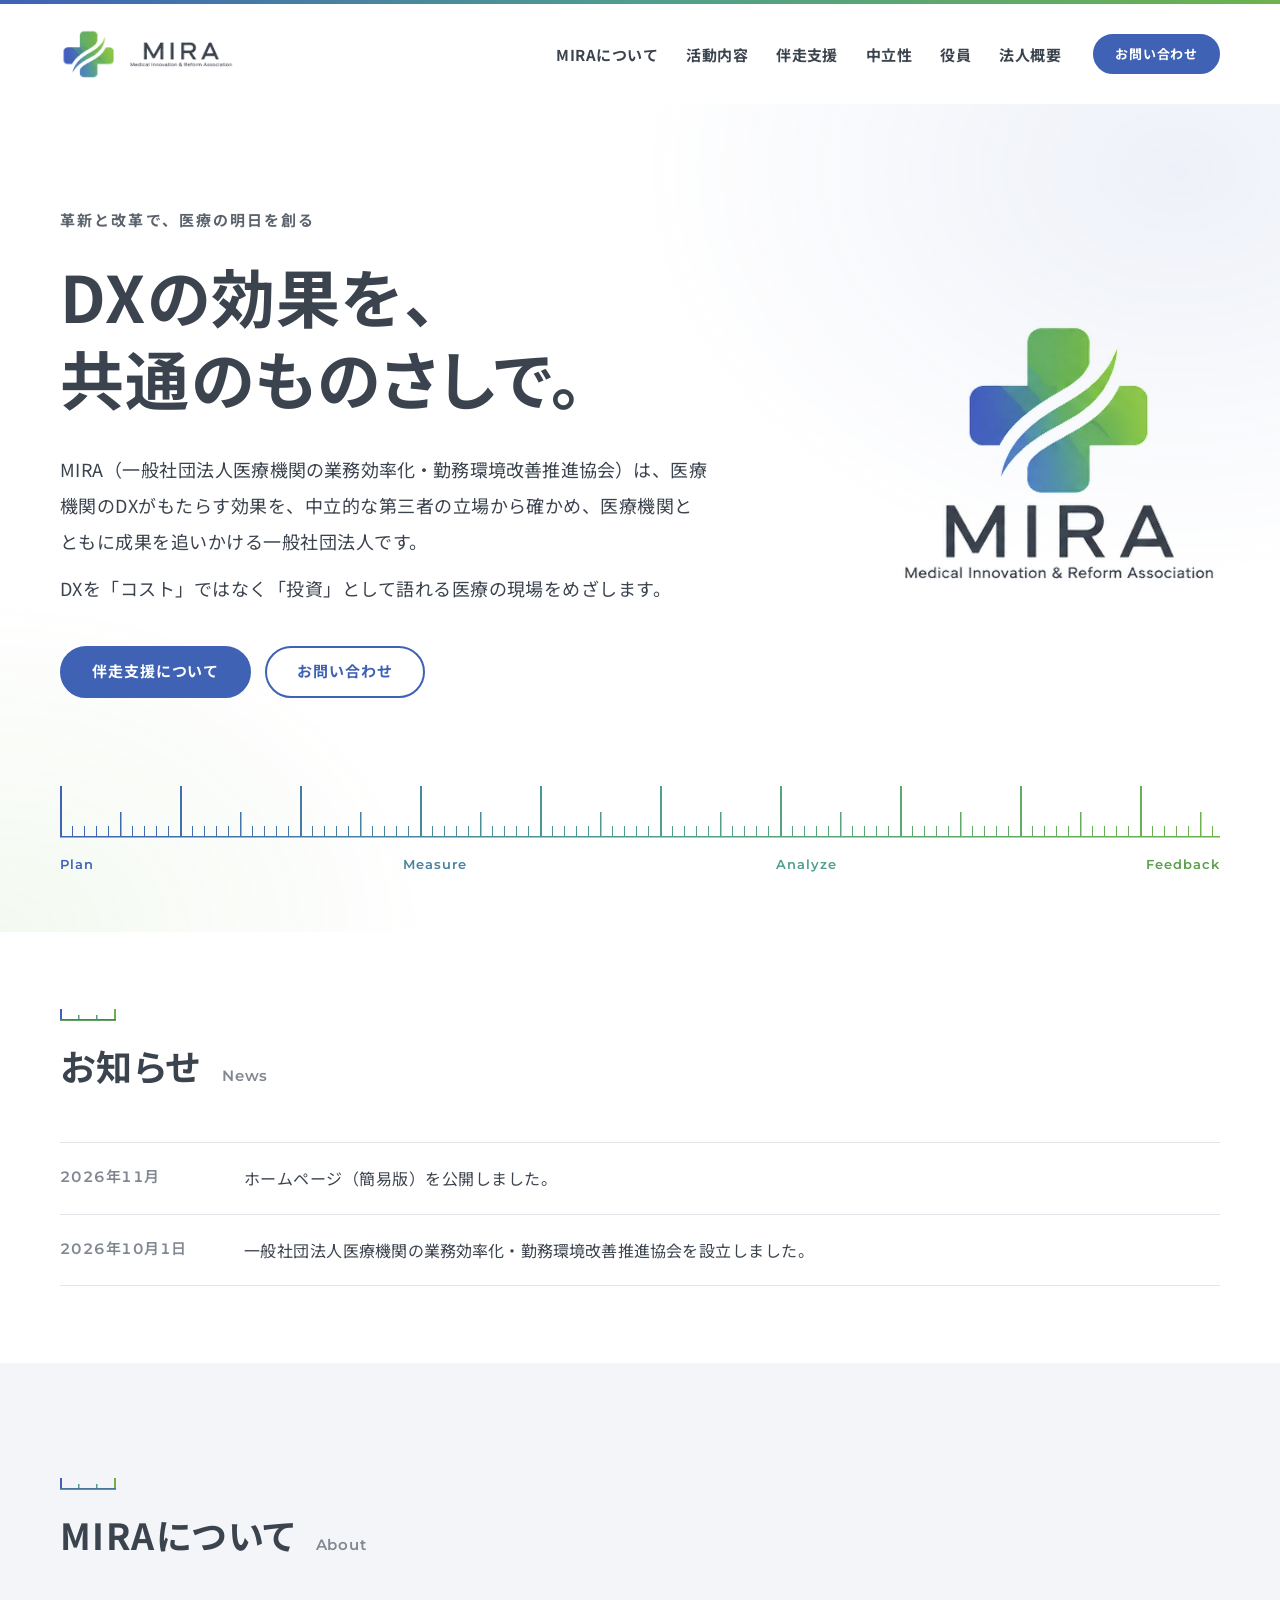
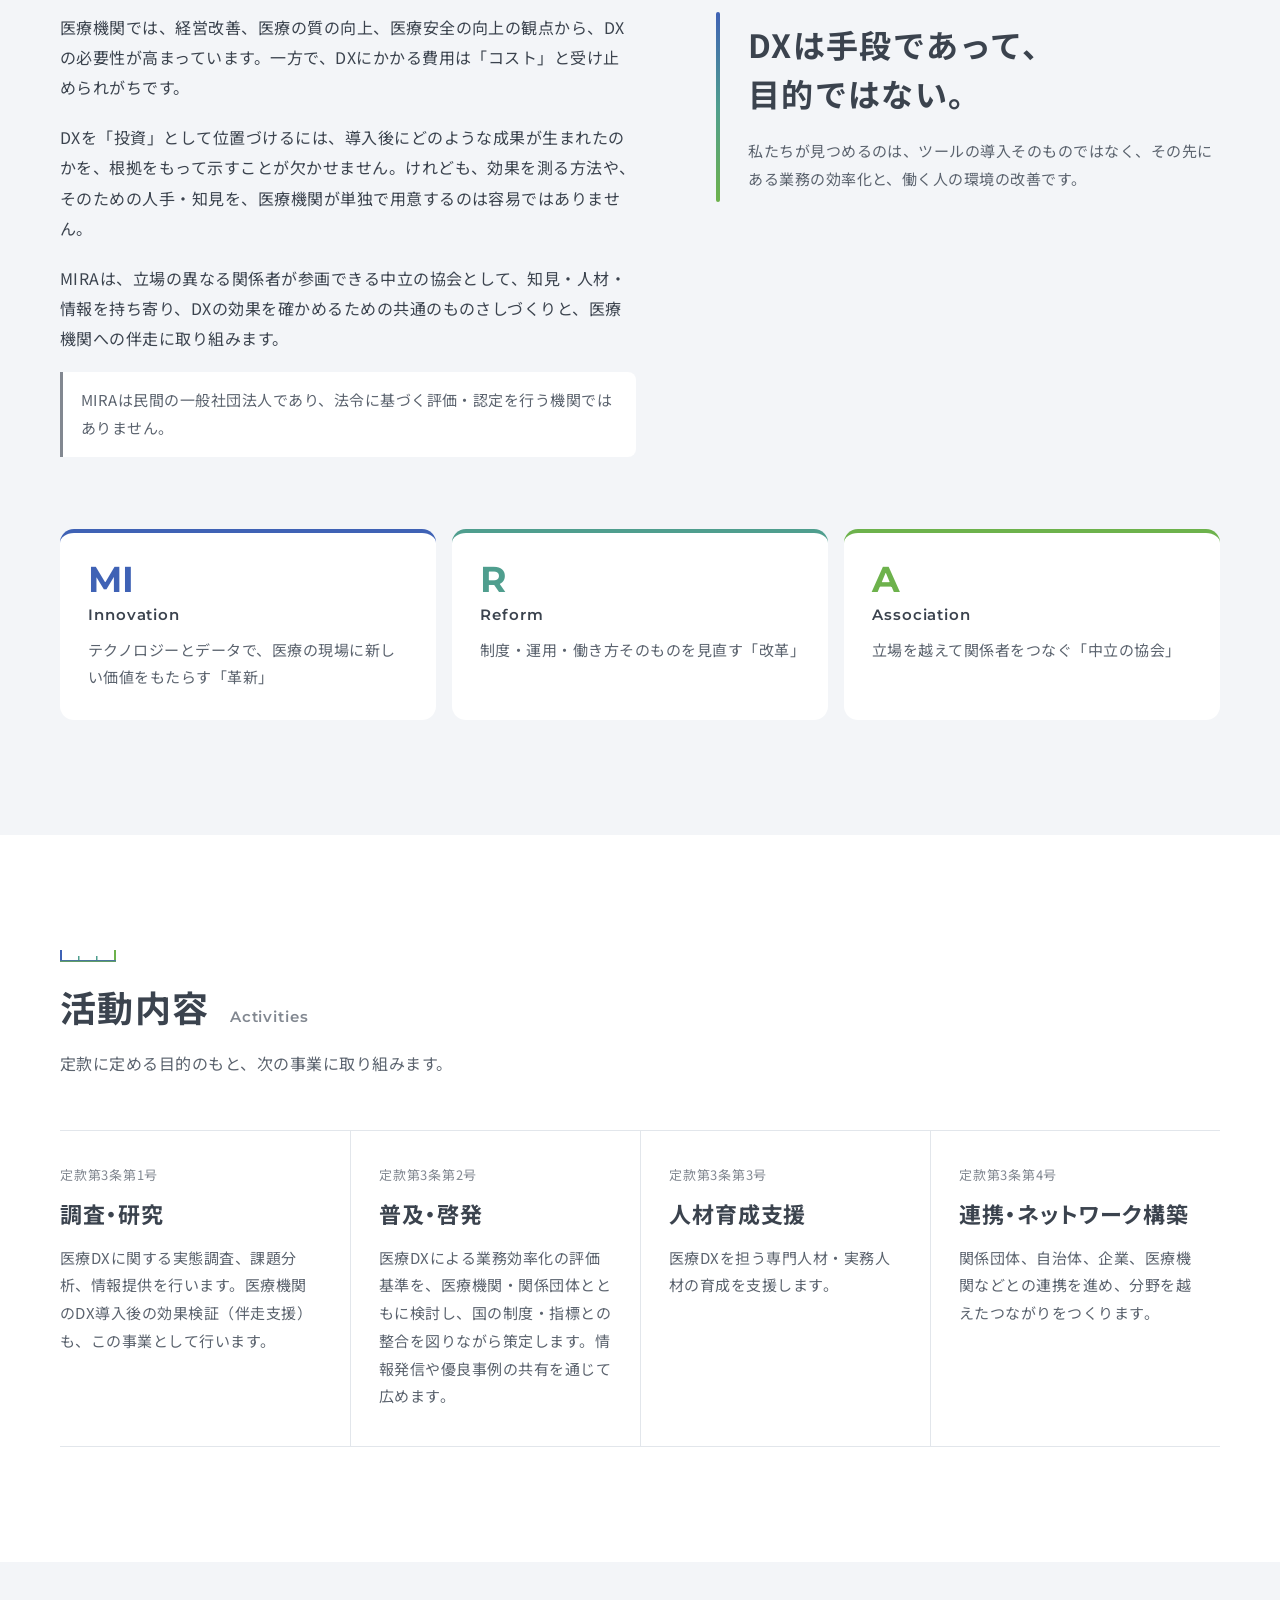
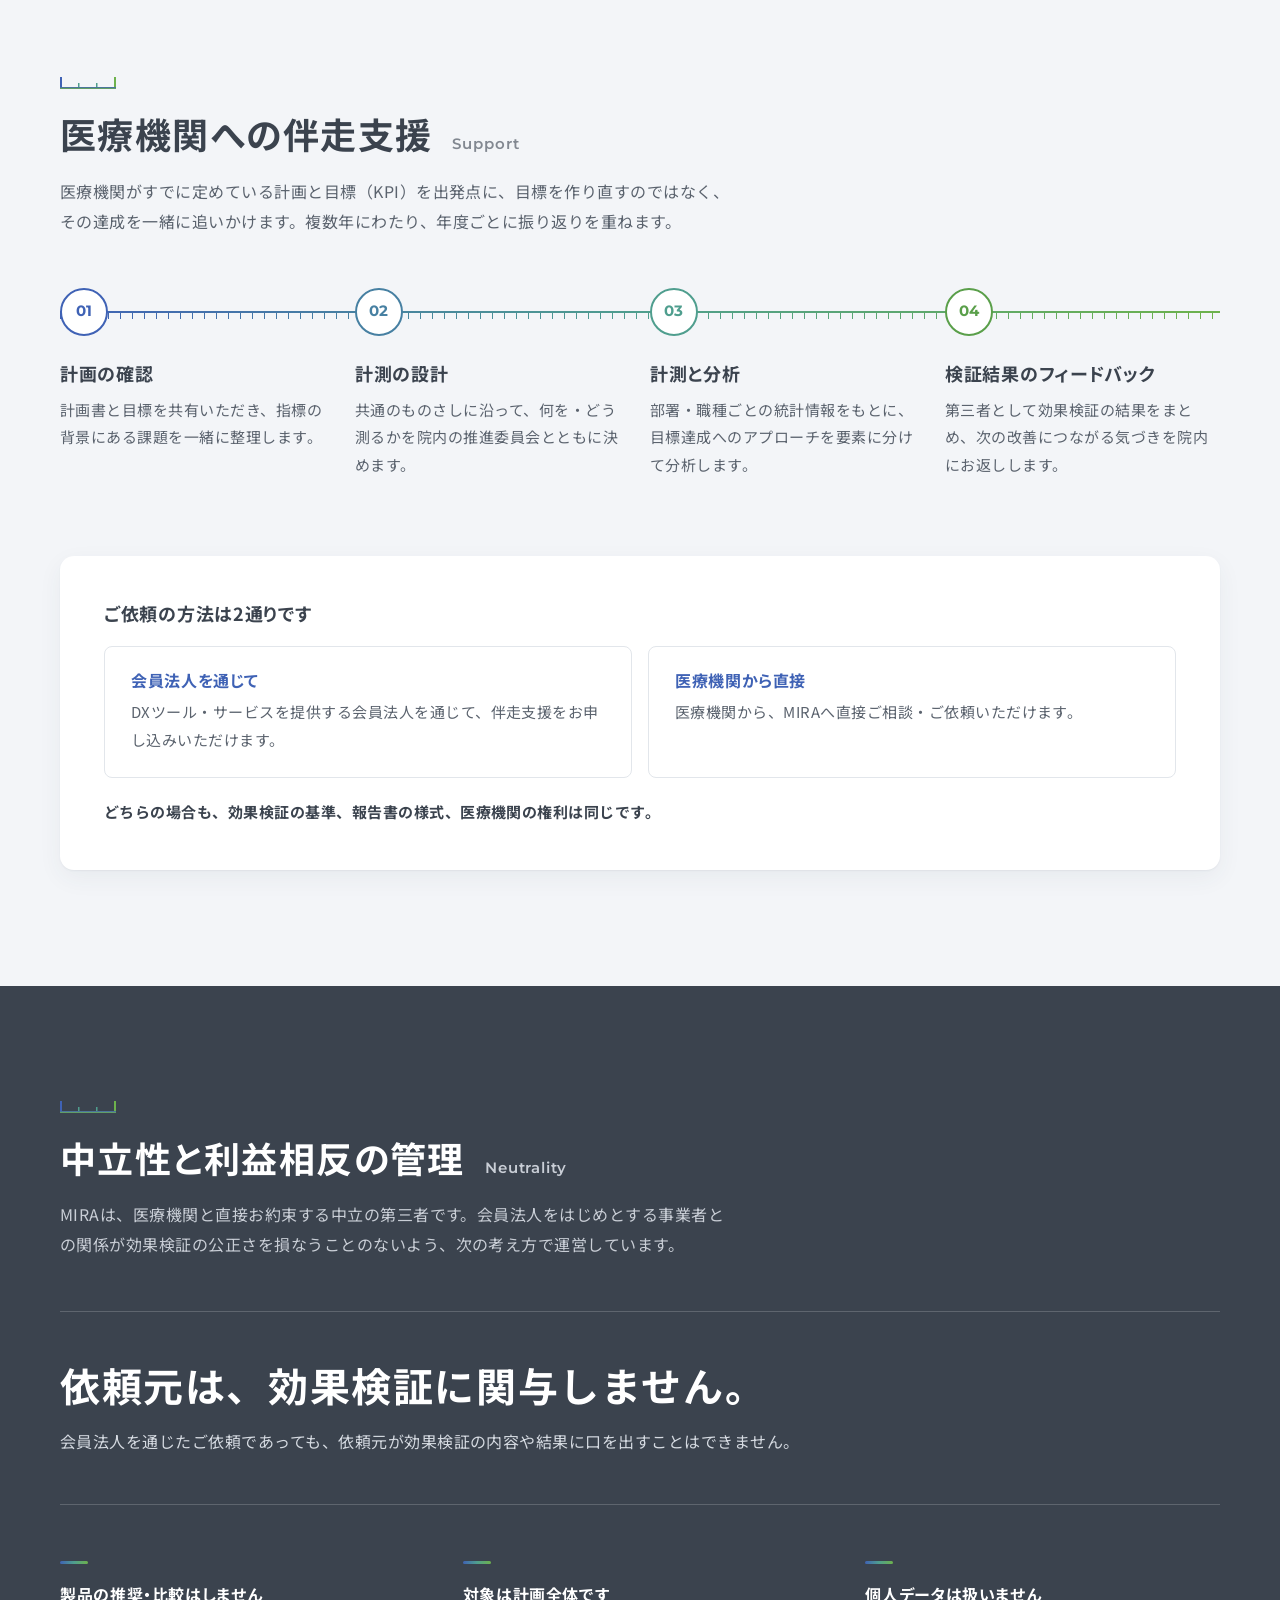
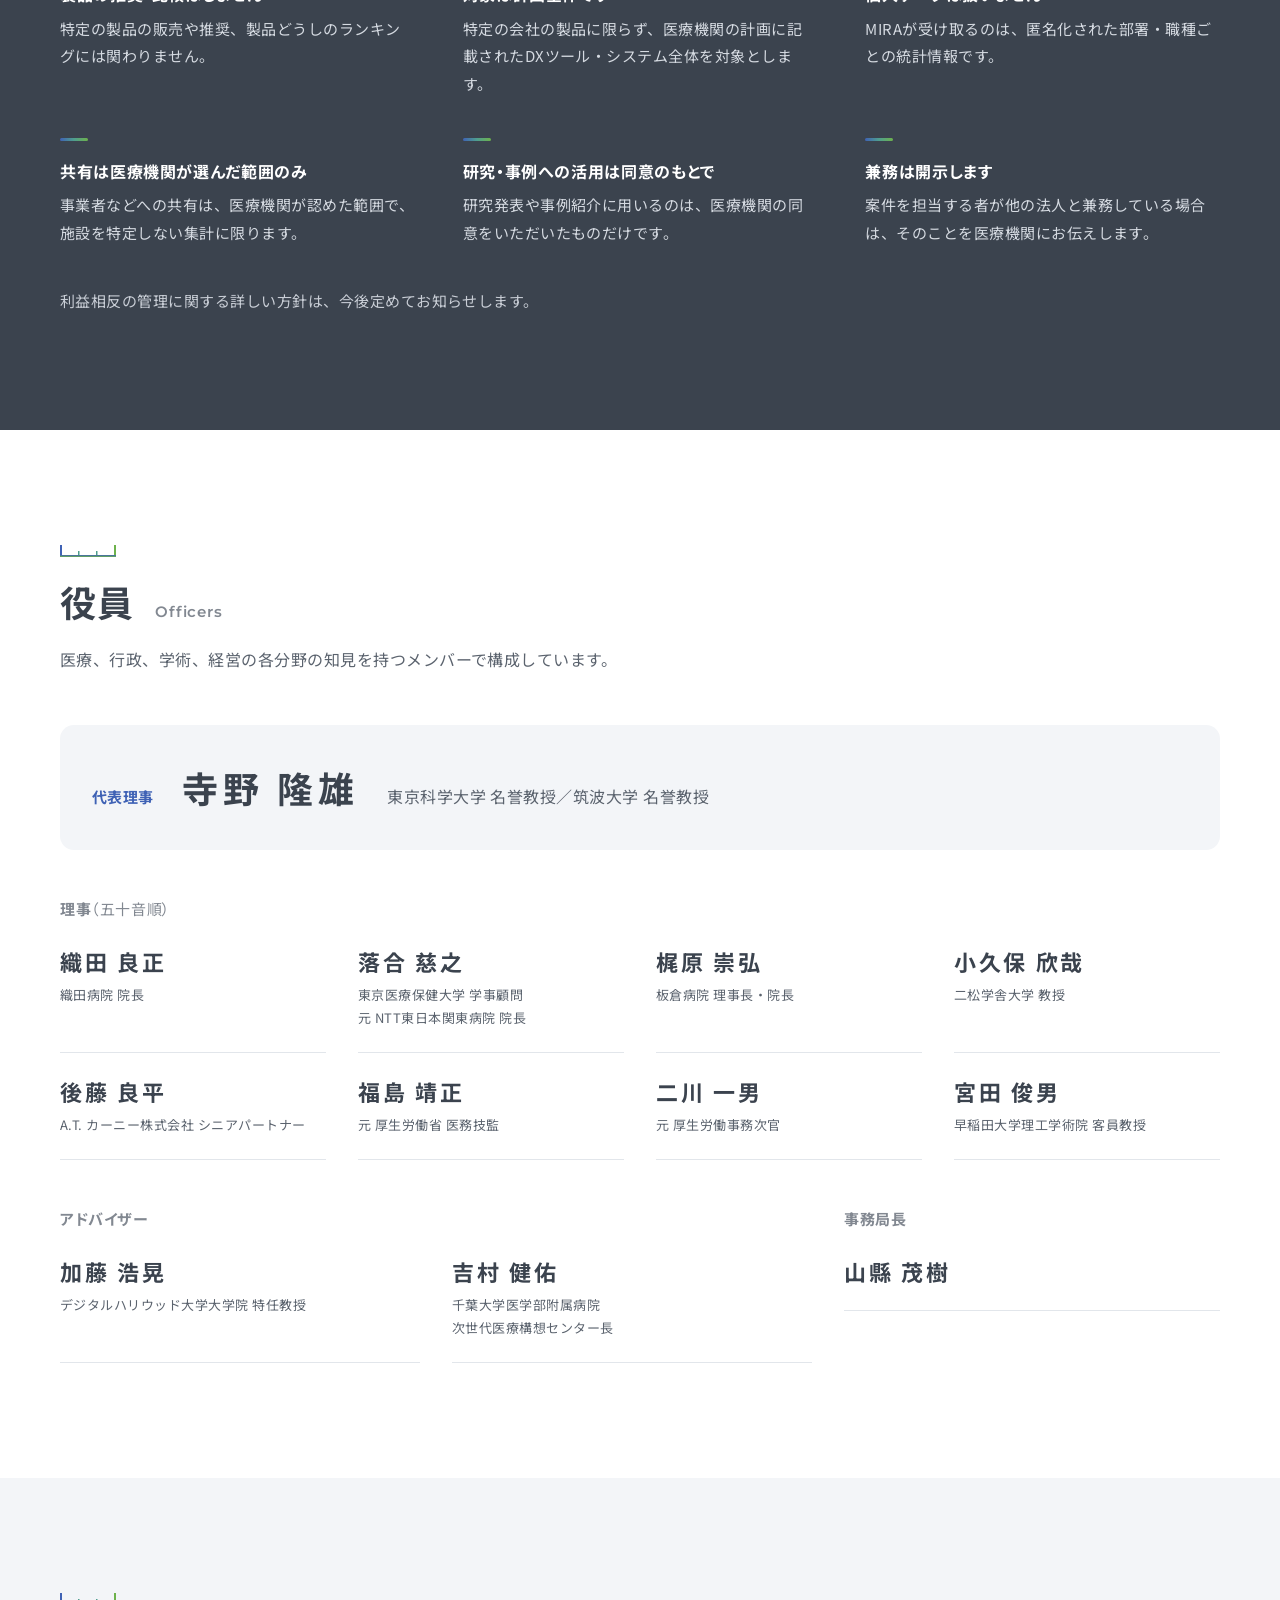
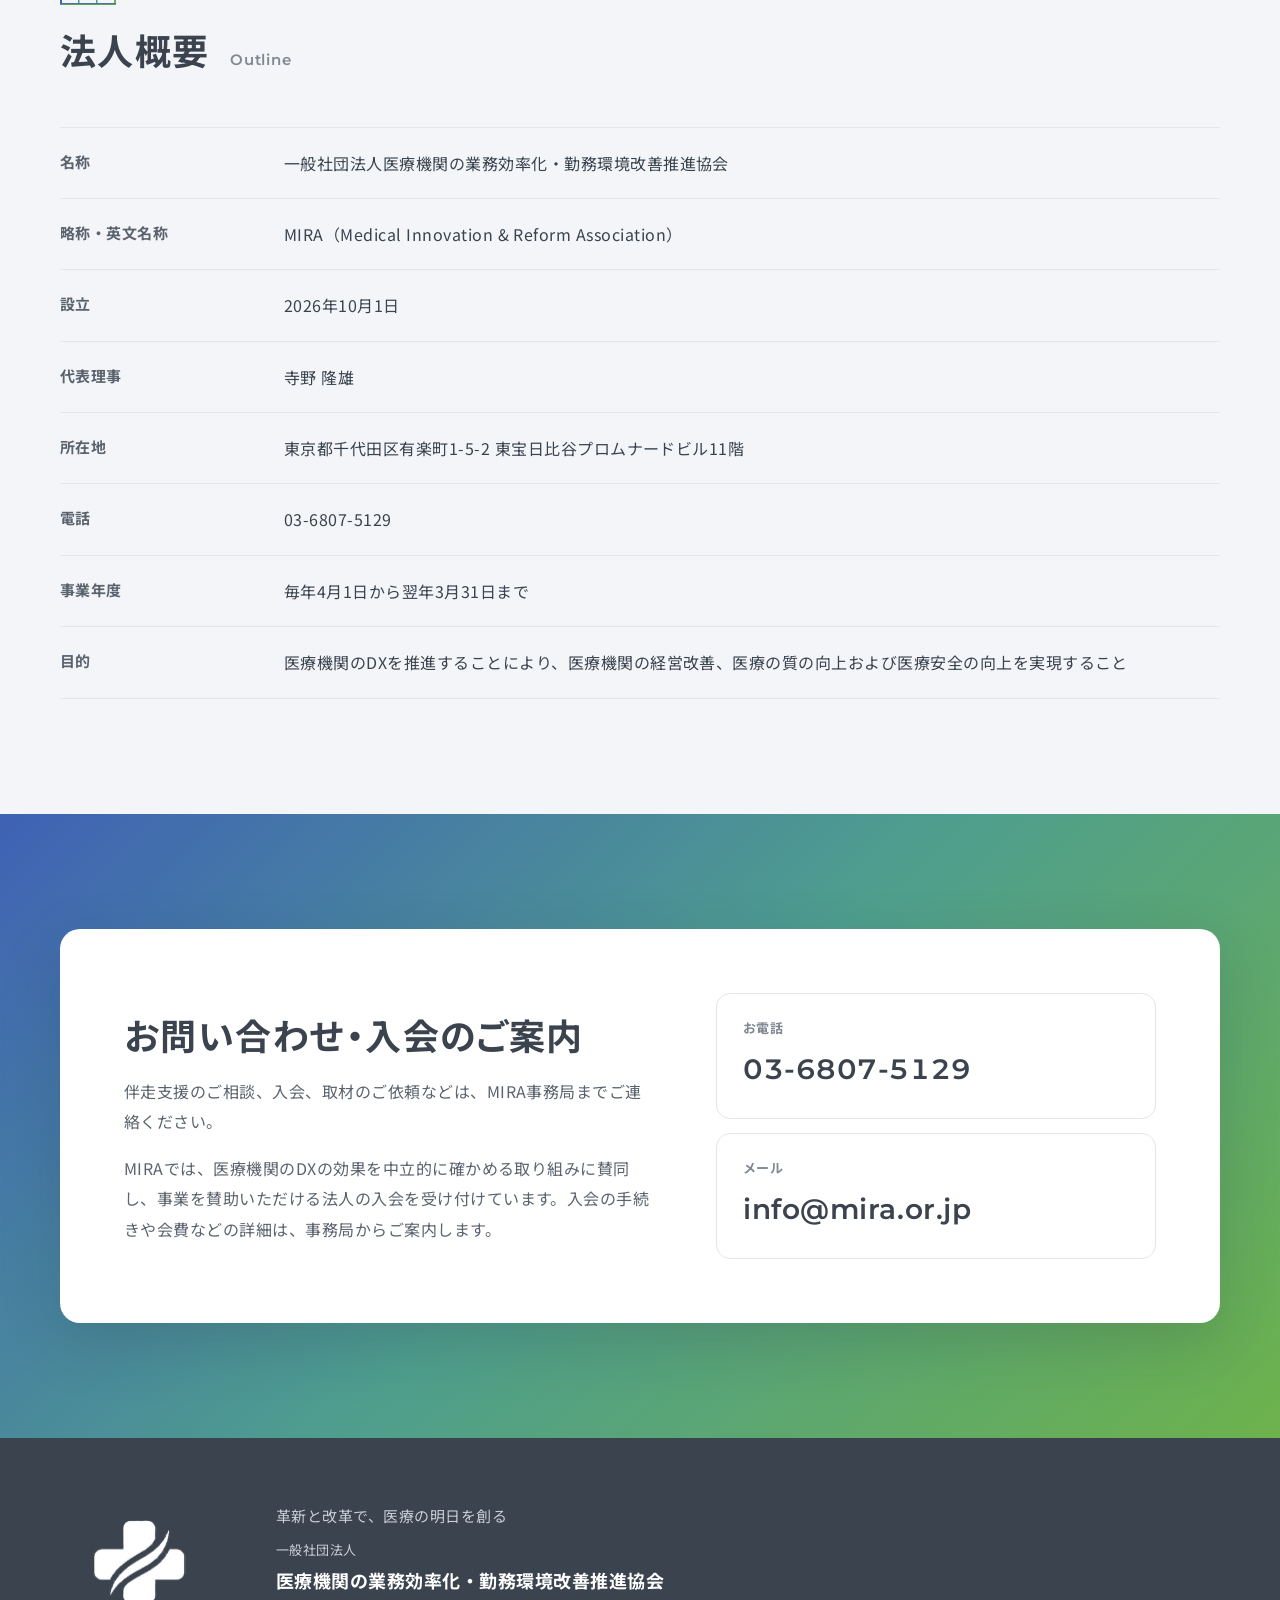
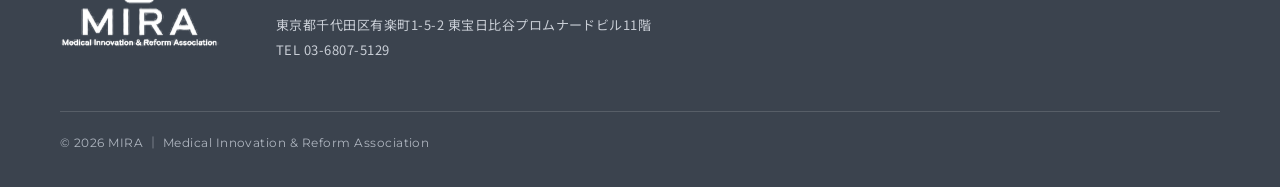
==== commit 325afa21: "Add files via upload" ====
--- a/index.html
+++ b/index.html
@@ -88,7 +88,7 @@
         <div class="hero__copy">
           <p class="hero__tagline">革新と改革で、医療の明日を創る</p>
           <h1 class="hero__title" id="hero-title"><span class="phrase">DXの効果を、</span><br><span class="phrase">共通のものさしで。</span></h1>
-          <p class="hero__lead">MIRA（<span class="org"><span>一般社団法人</span><span class="nowrap">医療機関の業務効率化・勤務環境改善推進協会</span></span>）は、医療機関のDXがもたらす効果を、中立的な第三者の立場から確かめ、医療機関とともに成果を追いかける一般社団法人です。</p>
+          <p class="hero__lead">MIRA（<span class="org"><span>一般社団法人</span><span class="nowrap">医療機関の業務効率化・勤務環境改善推進協会）</span></span>は、医療機関のDXがもたらす効果を、中立的な第三者の立場から確かめ、医療機関とともに成果を追いかける一般社団法人です。</p>
           <p class="hero__lead">DXを「コスト」ではなく「投資」として語れる医療の現場をめざします。</p>
           <div class="hero__actions">
             <a class="button button--primary" href="#support">伴走支援について</a>
@@ -154,6 +154,7 @@
             <p>医療機関では、経営改善、医療の質の向上、医療安全の向上の観点から、DXの必要性が高まっています。一方で、DXにかかる費用は「コスト」と受け止められがちです。</p>
             <p>DXを「投資」として位置づけるには、導入後にどのような成果が生まれたのかを、根拠をもって示すことが欠かせません。けれども、効果を測る方法や、そのための人手・知見を、医療機関が単独で用意するのは容易ではありません。</p>
             <p>MIRAは、立場の異なる関係者が参画できる中立の協会として、知見・人材・情報を持ち寄り、DXの効果を確かめるための共通のものさしづくりと、医療機関への伴走に取り組みます。</p>
+            <p class="about__notice">MIRAは民間の一般社団法人であり、法令に基づく評価・認定を行う機関ではありません。</p>
           </div>
           <blockquote class="about__quote">
             <p class="about__quote-main">DXは手段であって、<br>目的ではない。</p>
@@ -185,7 +186,7 @@
           <li class="activity">
             <p class="activity__ref">定款第3条第2号</p>
             <h3 class="activity__title">普及・啓発</h3>
-            <p>医療DXによる業務効率化の評価基準を策定し、情報発信や優良事例の共有を通じて広めます。</p>
+            <p>医療DXによる業務効率化の評価基準を、医療機関・関係団体とともに検討し、国の制度・指標との整合を図りながら策定します。情報発信や優良事例の共有を通じて広めます。</p>
           </li>
           <li class="activity">
             <p class="activity__ref">定款第3条第3号</p>
@@ -207,13 +208,13 @@
         <header class="section-head">
           <h2 class="section-head__title" id="support-title">医療機関への伴走支援</h2>
           <p class="section-head__en" lang="en">Support</p>
-          <p class="section-head__lead">医療機関がすでに定めている計画と目標（KPI）を出発点に、目標を作り直すのではなく、その達成を一緒に追いかけます。3年間を目安に、年度ごとに振り返りを重ねます。</p>
+          <p class="section-head__lead">医療機関がすでに定めている計画と目標（KPI）を出発点に、目標を作り直すのではなく、その達成を一緒に追いかけます。複数年にわたり、年度ごとに振り返りを重ねます。</p>
         </header>
         <ol class="steps">
           <li class="step"><h3 class="step__title">計画の確認</h3><p>計画書と目標を共有いただき、指標の背景にある課題を一緒に整理します。</p></li>
           <li class="step"><h3 class="step__title">計測の設計</h3><p>共通のものさしに沿って、何を・どう測るかを院内の推進委員会とともに決めます。</p></li>
           <li class="step"><h3 class="step__title">計測と分析</h3><p>部署・職種ごとの統計情報をもとに、目標達成へのアプローチを要素に分けて分析します。</p></li>
-          <li class="step"><h3 class="step__title">評価とフィードバック</h3><p>第三者として評価をまとめ、次の改善につながる気づきを院内にお返しします。</p></li>
+          <li class="step"><h3 class="step__title">検証結果のフィードバック</h3><p>第三者として効果検証の結果をまとめ、次の改善につながる気づきを院内にお返しします。</p></li>
         </ol>
         <div class="routes">
           <h3 class="routes__title">ご依頼の方法は2通りです</h3>
@@ -221,7 +222,7 @@
             <div class="route"><h4 class="route__title">会員法人を通じて</h4><p>DXツール・サービスを提供する会員法人を通じて、伴走支援をお申し込みいただけます。</p></div>
             <div class="route"><h4 class="route__title">医療機関から直接</h4><p>医療機関から、MIRAへ直接ご相談・ご依頼いただけます。</p></div>
           </div>
-          <p class="routes__note">どちらの場合も、評価の基準、報告書の様式、医療機関の権利は同じです。</p>
+          <p class="routes__note">どちらの場合も、効果検証の基準、報告書の様式、医療機関の権利は同じです。</p>
         </div>
       </div>
     </section>
@@ -230,13 +231,13 @@
     <section class="section section--ink" id="neutrality" aria-labelledby="neutrality-title">
       <div class="container">
         <header class="section-head">
-          <h2 class="section-head__title" id="neutrality-title">中立性を守るための仕組み</h2>
+          <h2 class="section-head__title" id="neutrality-title">中立性と利益相反の管理</h2>
           <p class="section-head__en" lang="en">Neutrality</p>
-          <p class="section-head__lead">MIRAは、医療機関と直接お約束する中立の第三者です。評価の信頼性を支えるために、次のルールを定めています。</p>
+          <p class="section-head__lead">MIRAは、医療機関と直接お約束する中立の第三者です。会員法人をはじめとする事業者との関係が効果検証の公正さを損なうことのないよう、次の考え方で運営しています。</p>
         </header>
         <div class="principle">
-          <p class="principle__main"><span class="phrase">依頼元は、</span><span class="phrase">評価に関与しません。</span></p>
-          <p class="principle__sub">会員法人を通じたご依頼であっても、依頼元が評価の内容や結果に口を出すことはできません。</p>
+          <p class="principle__main"><span class="phrase">依頼元は、</span><span class="phrase">効果検証に関与しません。</span></p>
+          <p class="principle__sub">会員法人を通じたご依頼であっても、依頼元が効果検証の内容や結果に口を出すことはできません。</p>
         </div>
         <ul class="rules">
           <li class="rule"><h3 class="rule__title">製品の推奨・比較はしません</h3><p>特定の製品の販売や推奨、製品どうしのランキングには関わりません。</p></li>
@@ -244,8 +245,10 @@
           <li class="rule"><h3 class="rule__title">個人データは扱いません</h3><p>MIRAが受け取るのは、匿名化された部署・職種ごとの統計情報です。</p></li>
           <li class="rule"><h3 class="rule__title">共有は医療機関が選んだ範囲のみ</h3><p>事業者などへの共有は、医療機関が認めた範囲で、施設を特定しない集計に限ります。</p></li>
           <li class="rule"><h3 class="rule__title">研究・事例への活用は同意のもとで</h3><p>研究発表や事例紹介に用いるのは、医療機関の同意をいただいたものだけです。</p></li>
-          <li class="rule"><h3 class="rule__title">関わりは開示します</h3><p>MIRAの担当者が他の法人と兼務している場合は、その旨をお伝えします。</p></li>
-        </ul>
+          <li class="rule"><h3 class="rule__title">兼務は開示します</h3><p>案件を担当する者が他の法人と兼務している場合は、そのことを医療機関にお伝えします。</p></li>
+        </ul>
+        <!-- TODO: 利益相反の管理方針は理事会で定める予定。決定後にこの一文を差し替え -->
+        <p class="coi-note">利益相反の管理に関する詳しい方針は、今後定めてお知らせします。</p>
       </div>
     </section>
 
--- a/assets/css/style.css
+++ b/assets/css/style.css
@@ -39,7 +39,7 @@
   --container: 1160px;
   --gutter: clamp(20px, 4vw, 40px);
   --section-y: clamp(72px, 9vw, 120px);
-  --header-h: 72px;
+  --header-h: 100px; /* ロゴ高さ50px＋上下の保護領域25px（VI 04） */
   --radius: 14px;
   --radius-sm: 8px;
   --shadow: 0 1px 2px rgba(59, 67, 78, .06), 0 8px 24px rgba(59, 67, 78, .06);
@@ -117,7 +117,7 @@
   background: rgba(255, 255, 255, .92);
   -webkit-backdrop-filter: saturate(160%) blur(10px);
   backdrop-filter: saturate(160%) blur(10px);
-  padding-top: env(safe-area-inset-top, 0px);
+  padding-top: calc(4px + env(safe-area-inset-top, 0px)); /* ブランドバーをロゴの保護領域の外に置く */
   transition: box-shadow .25s;
 }
 .site-header::before { /* VI表紙に倣ったブランドバー */
@@ -348,7 +348,7 @@
 }
 
 @media (max-width: 900px) {
-  :root { --header-h: 64px; }
+  :root { --header-h: 96px; } /* ロゴ高さ47px＋上下約24px */
   .site-header__logo img { width: 164px; }
   .nav-toggle { display: block; }
   .global-nav {
@@ -409,10 +409,15 @@
 }
 
 /* 幅360px未満の極小画面のみ、はみ出し防止を優先 */
-@media (max-width: 359px) {
-  .outline .nowrap { white-space: normal; }
-}
-/* 文中の正式名称は、スマホ幅では1行に収まらないため通常の折り返しに戻す */
+/* 正式名称の本体は「一般社団法人」の後ろ以外で改行しない（運用原則3-1）。狭い画面では文字を縮めて1行に収める */
 @media (max-width: 640px) {
-  .org > .nowrap { white-space: normal; }
-}
+  .org > .nowrap { font-size: min(1em, 3.9vw); letter-spacing: 0; }
+  .outline .nowrap { font-size: min(1em, 4.1vw); letter-spacing: 0; }
+}
+
+/* ---------- 17. Notices ---------- */
+.about__notice {
+  padding: 14px 18px; border-left: 3px solid var(--c-gray); background: #fff; border-radius: 0 var(--radius-sm) var(--radius-sm) 0;
+  font-size: var(--fs-sm); color: var(--c-text-sub);
+}
+.coi-note { margin-top: 40px; font-size: var(--fs-sm); color: #C9CED6; }
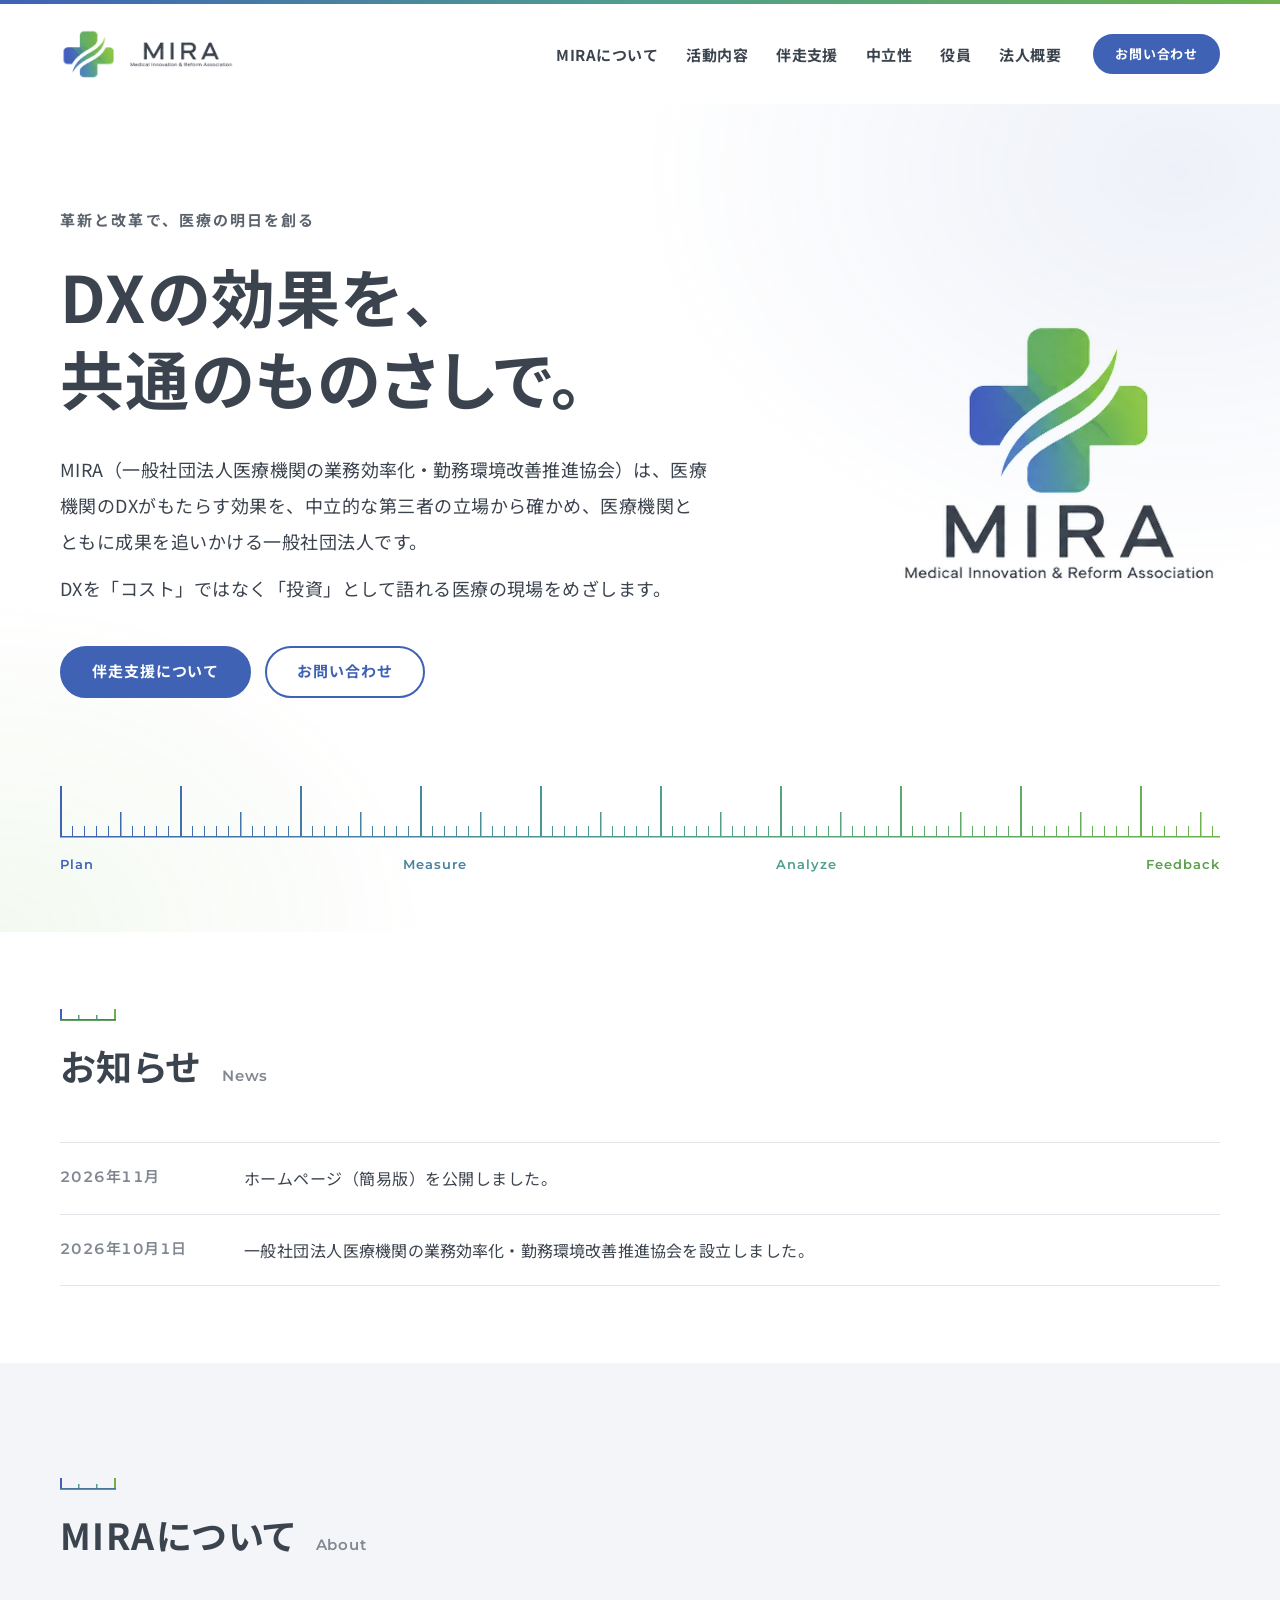
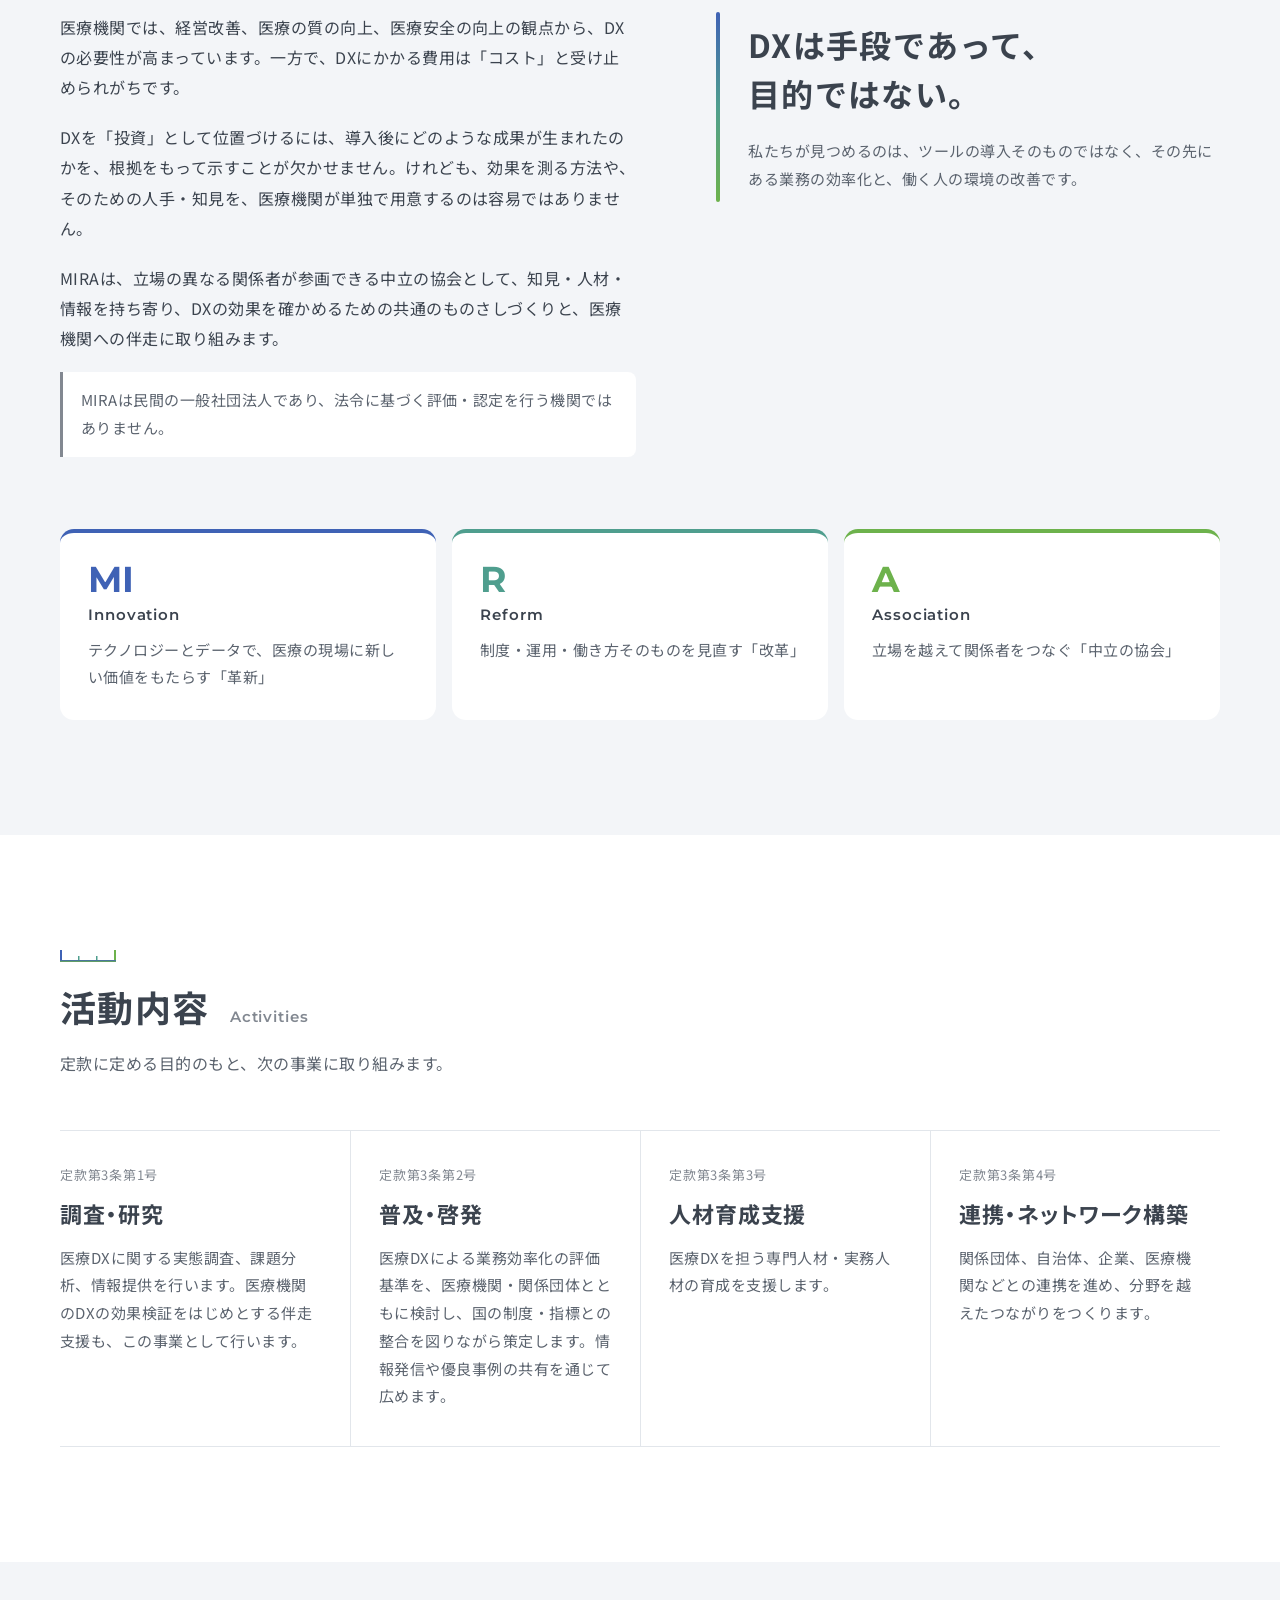
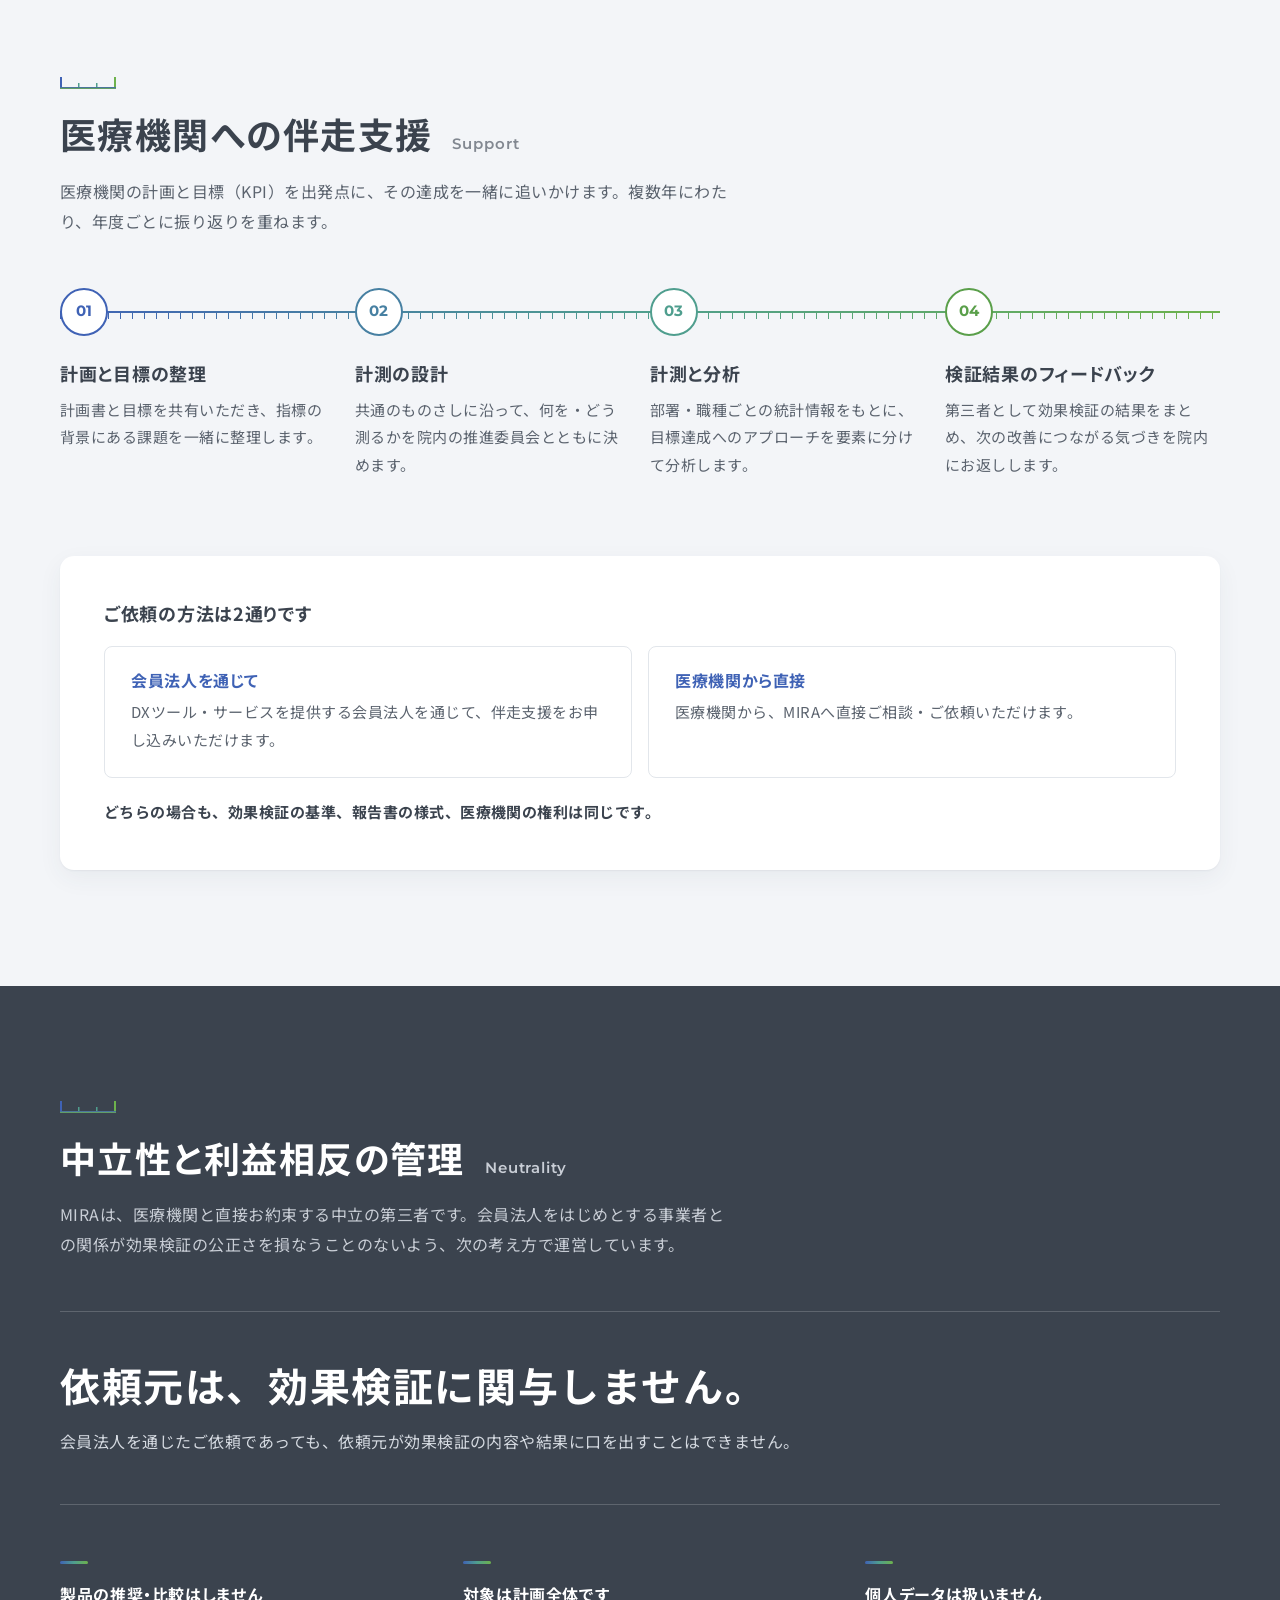
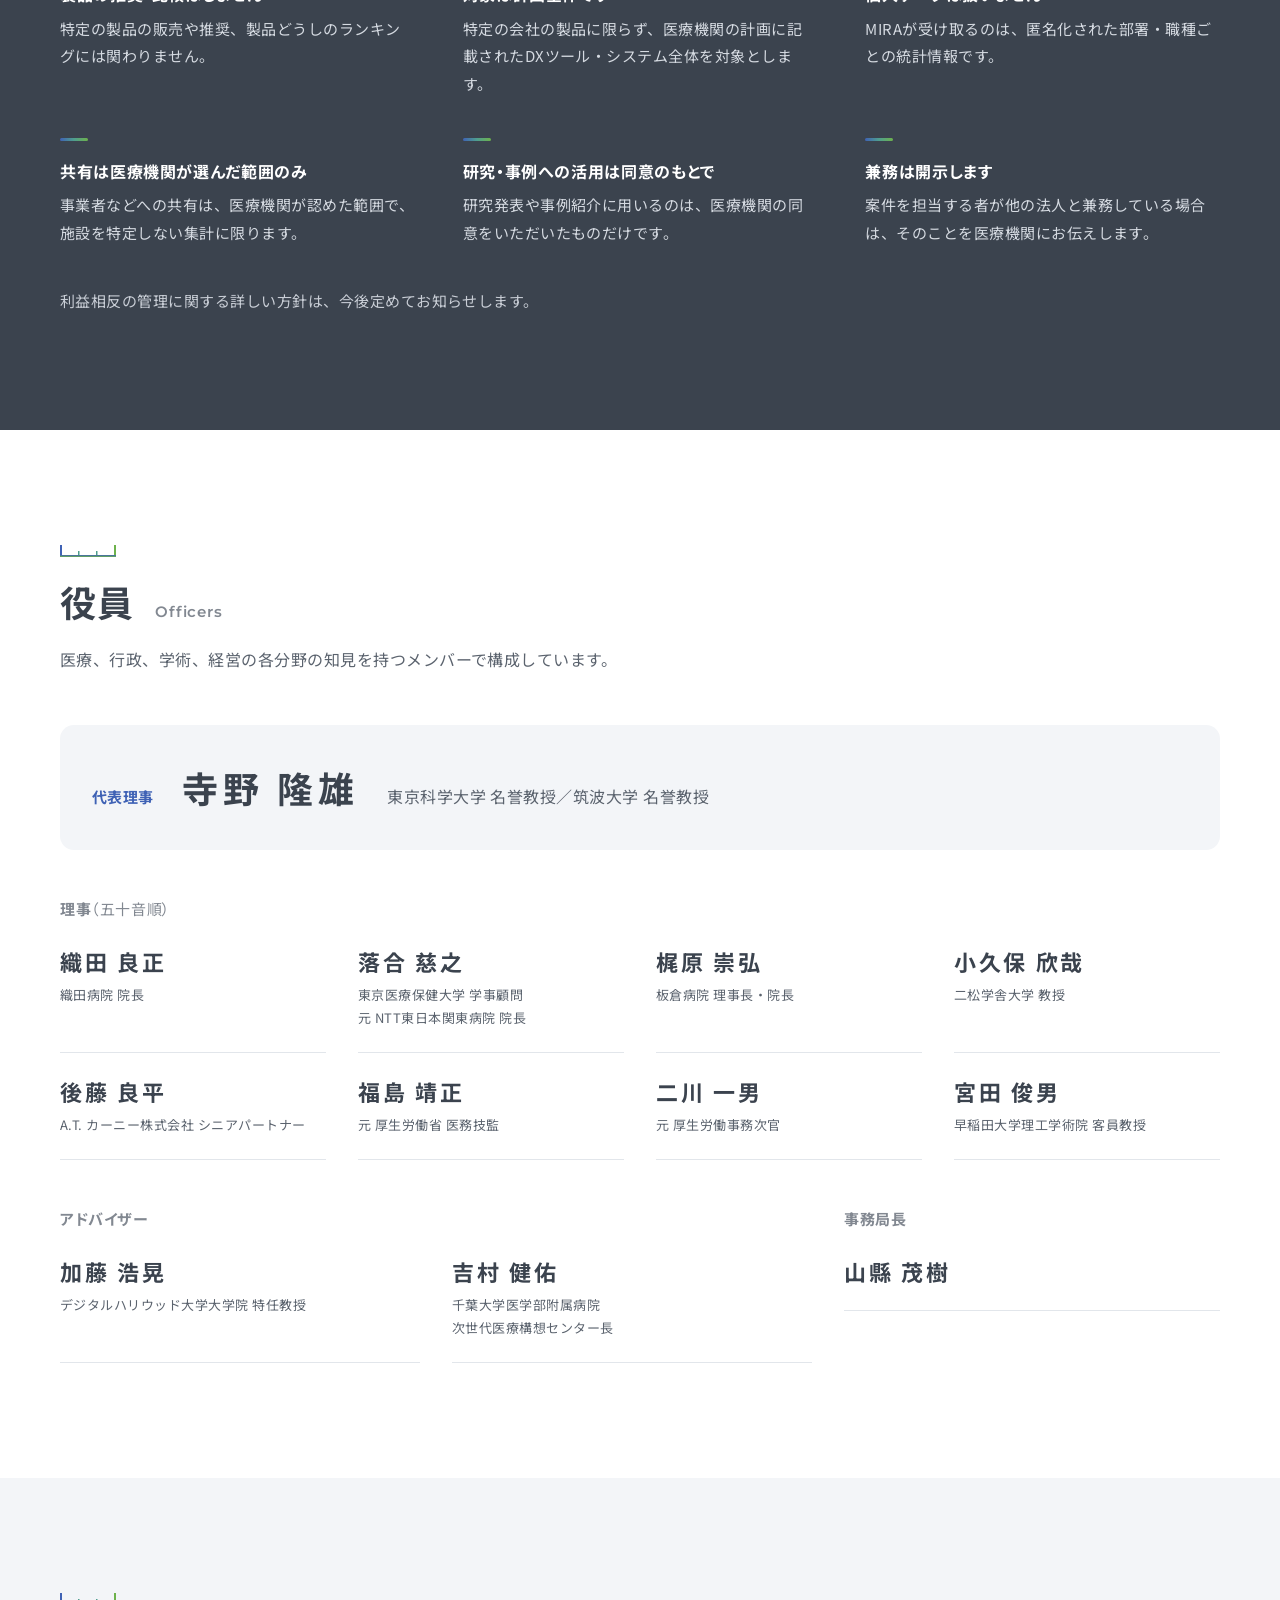
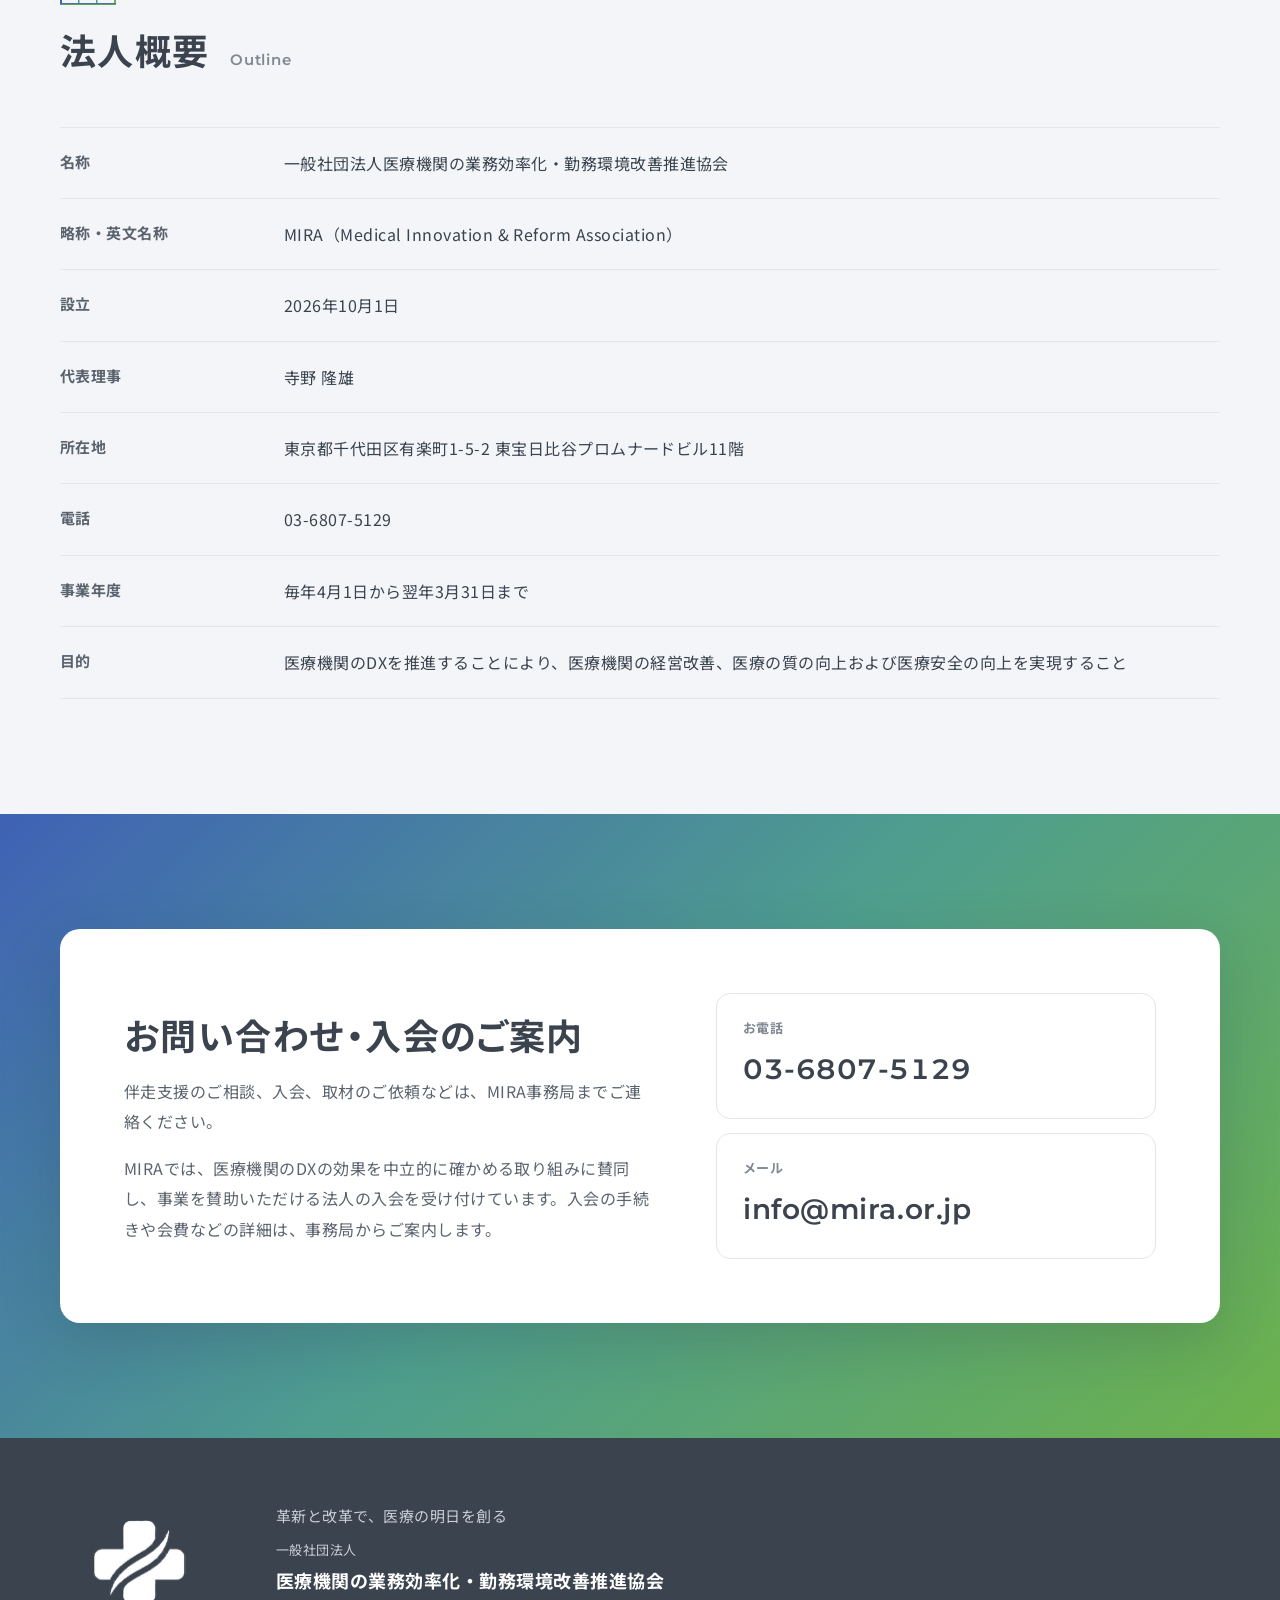
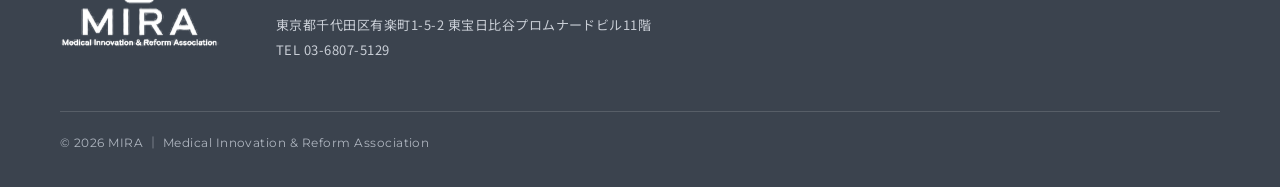
==== commit 0e685924: "Add files via upload" ====
--- a/index.html
+++ b/index.html
@@ -181,7 +181,7 @@
           <li class="activity">
             <p class="activity__ref">定款第3条第1号</p>
             <h3 class="activity__title">調査・研究</h3>
-            <p>医療DXに関する実態調査、課題分析、情報提供を行います。医療機関のDX導入後の効果検証（伴走支援）も、この事業として行います。</p>
+            <p>医療DXに関する実態調査、課題分析、情報提供を行います。医療機関のDXの効果検証をはじめとする伴走支援も、この事業として行います。</p>
           </li>
           <li class="activity">
             <p class="activity__ref">定款第3条第2号</p>
@@ -208,10 +208,10 @@
         <header class="section-head">
           <h2 class="section-head__title" id="support-title">医療機関への伴走支援</h2>
           <p class="section-head__en" lang="en">Support</p>
-          <p class="section-head__lead">医療機関がすでに定めている計画と目標（KPI）を出発点に、目標を作り直すのではなく、その達成を一緒に追いかけます。複数年にわたり、年度ごとに振り返りを重ねます。</p>
+          <p class="section-head__lead">医療機関の計画と目標（KPI）を出発点に、その達成を一緒に追いかけます。複数年にわたり、年度ごとに振り返りを重ねます。</p>
         </header>
         <ol class="steps">
-          <li class="step"><h3 class="step__title">計画の確認</h3><p>計画書と目標を共有いただき、指標の背景にある課題を一緒に整理します。</p></li>
+          <li class="step"><h3 class="step__title">計画と目標の整理</h3><p>計画書と目標を共有いただき、指標の背景にある課題を一緒に整理します。</p></li>
           <li class="step"><h3 class="step__title">計測の設計</h3><p>共通のものさしに沿って、何を・どう測るかを院内の推進委員会とともに決めます。</p></li>
           <li class="step"><h3 class="step__title">計測と分析</h3><p>部署・職種ごとの統計情報をもとに、目標達成へのアプローチを要素に分けて分析します。</p></li>
           <li class="step"><h3 class="step__title">検証結果のフィードバック</h3><p>第三者として効果検証の結果をまとめ、次の改善につながる気づきを院内にお返しします。</p></li>
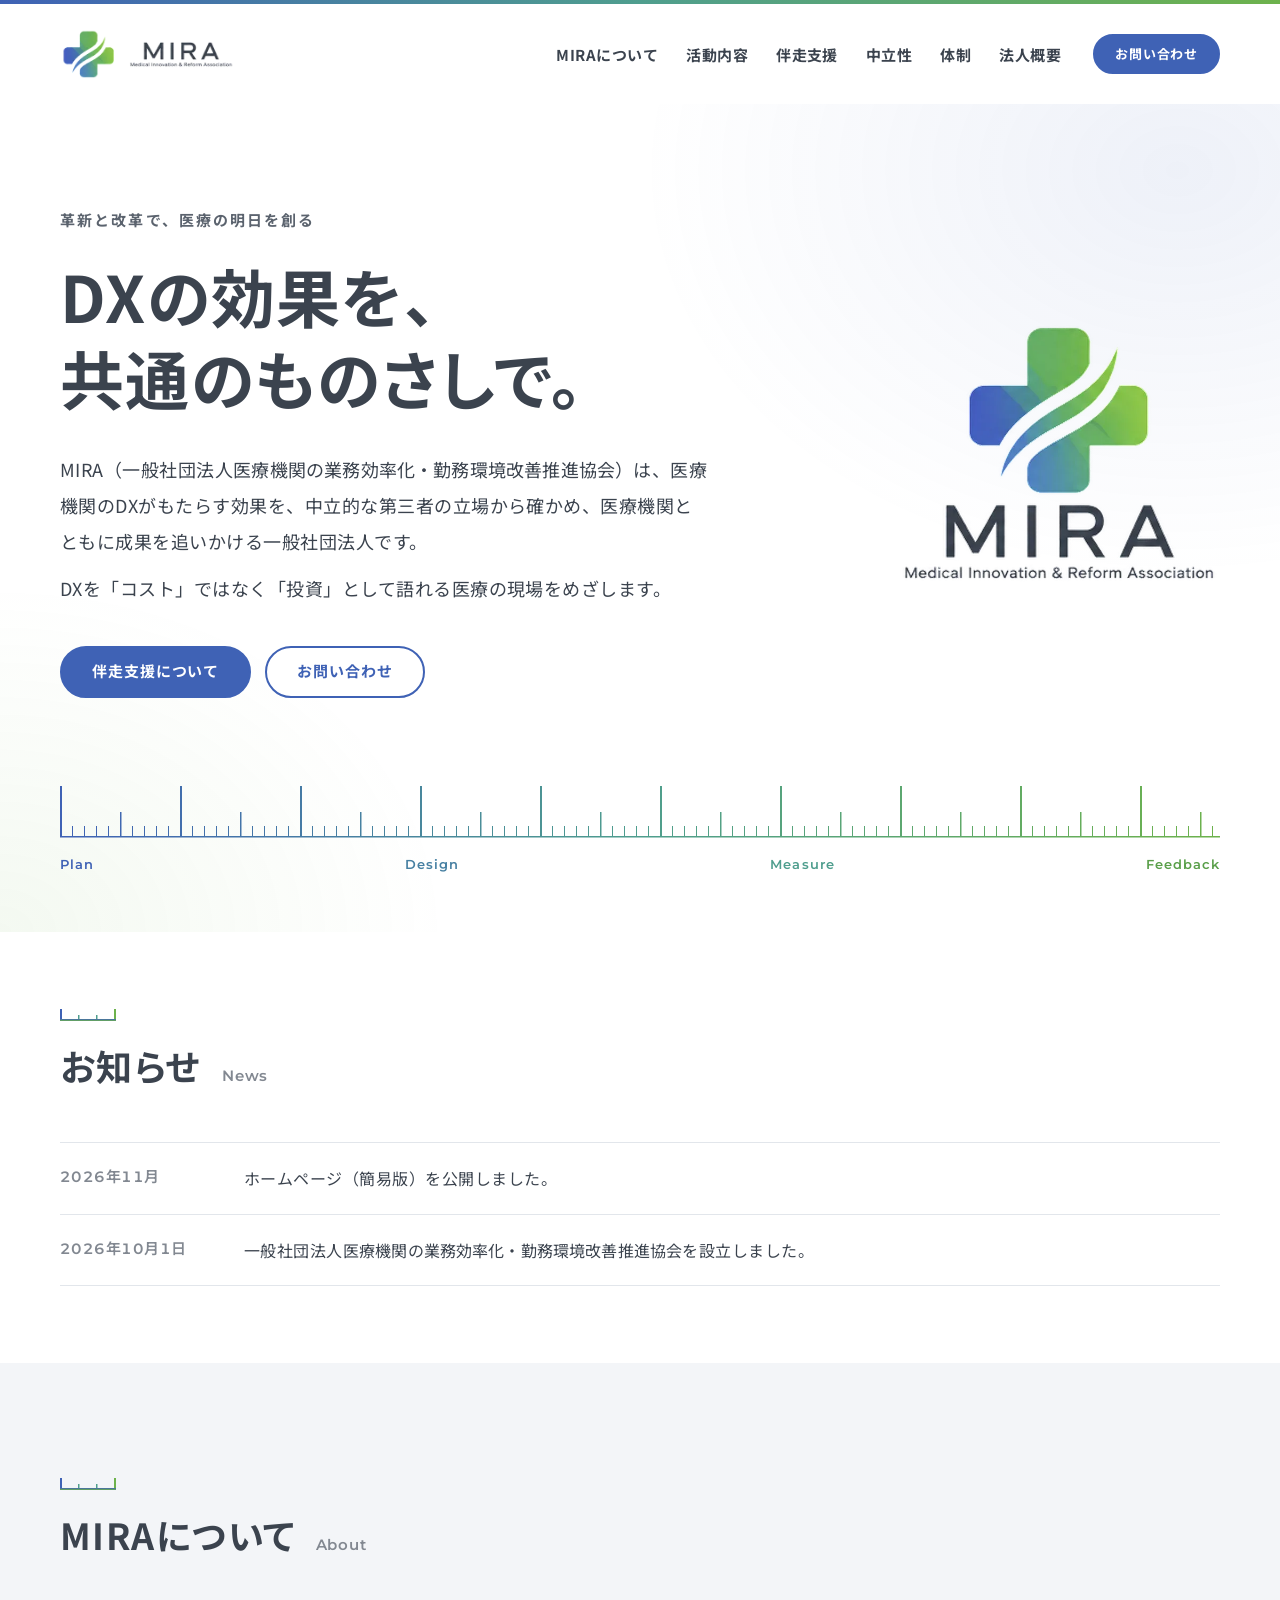
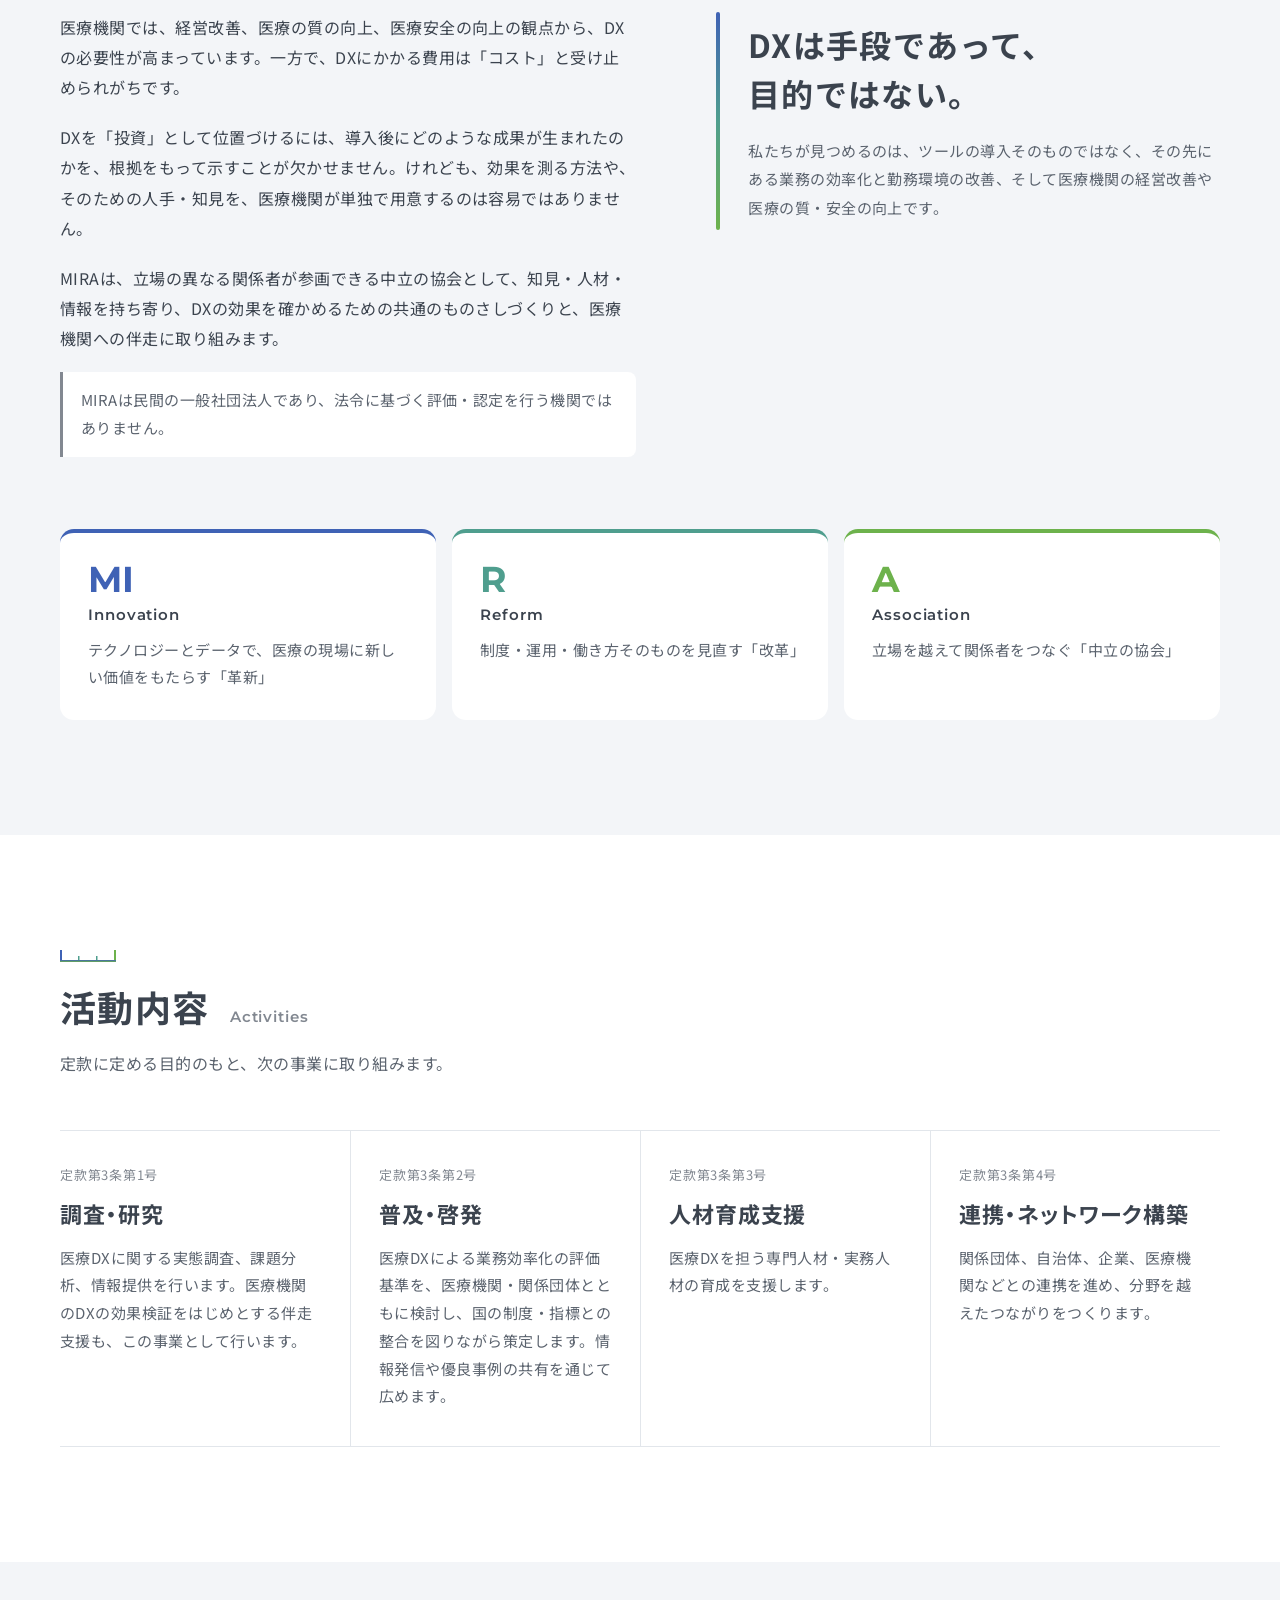
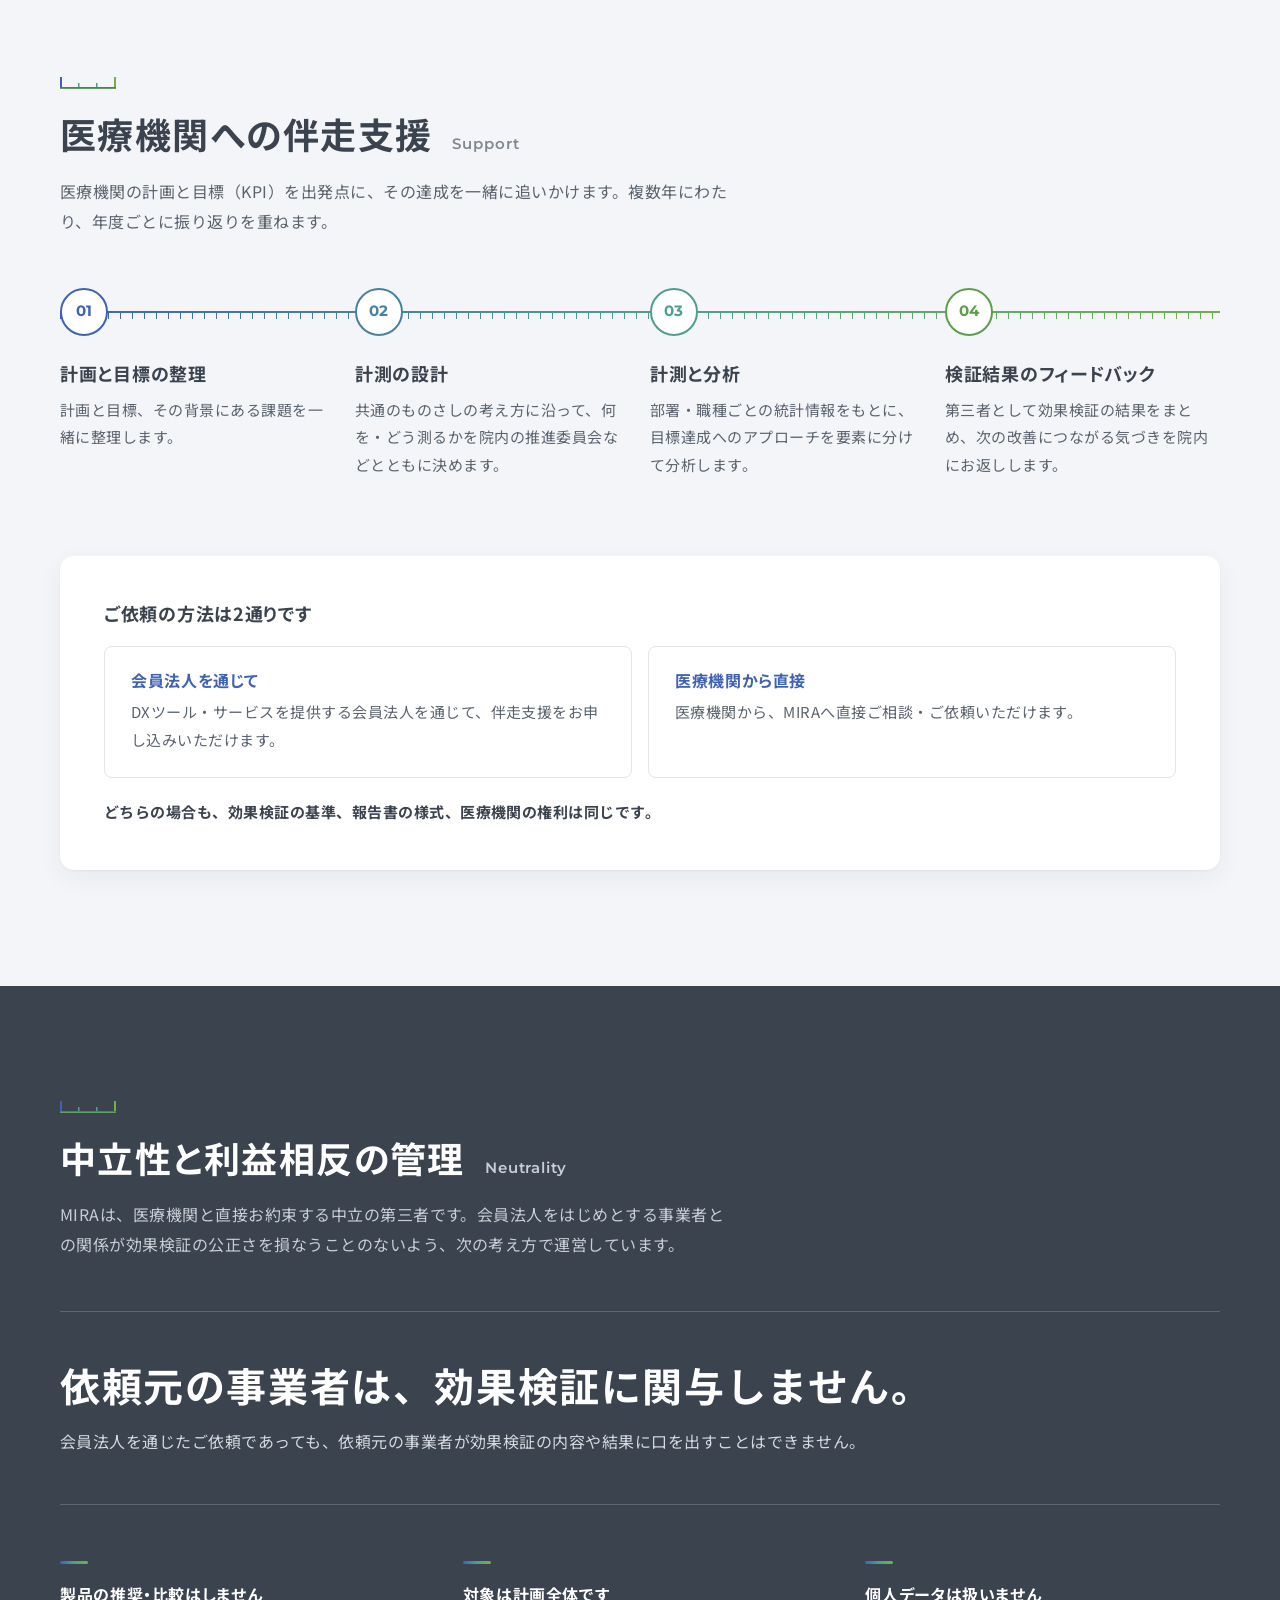
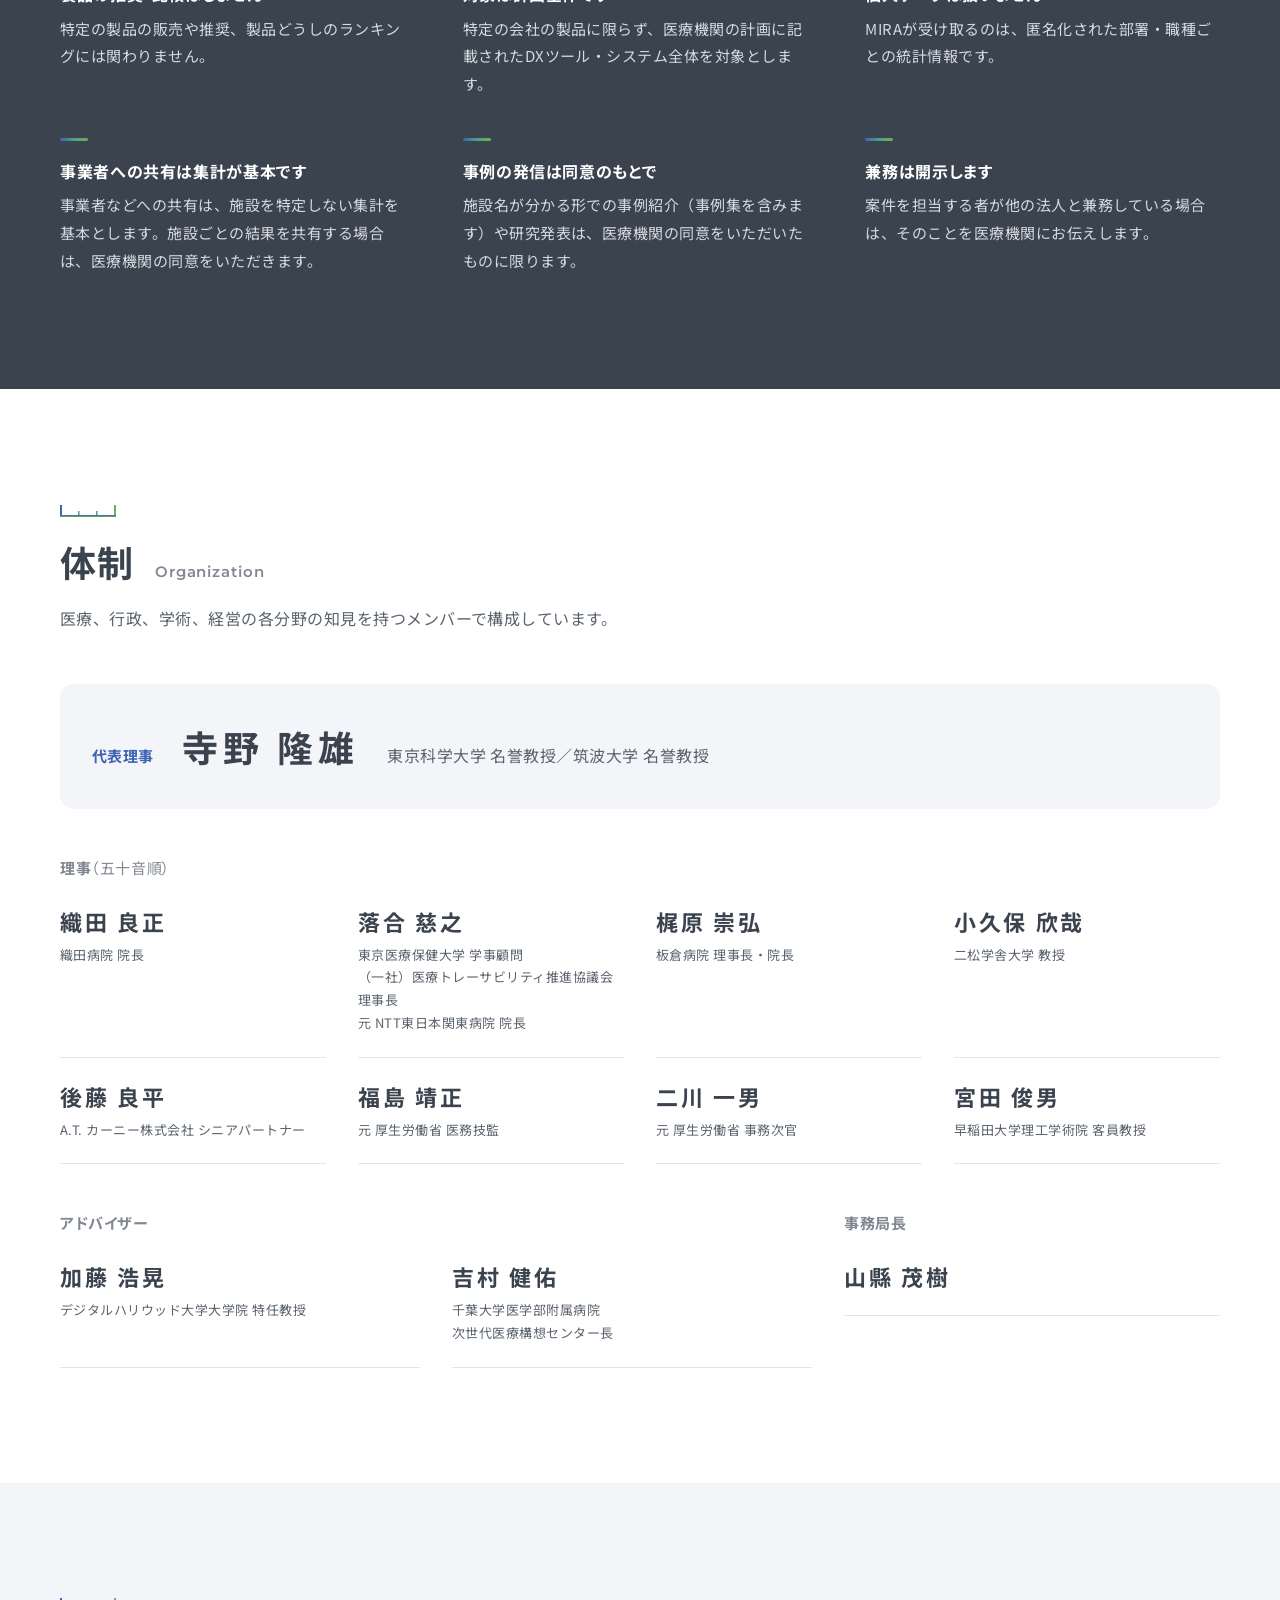
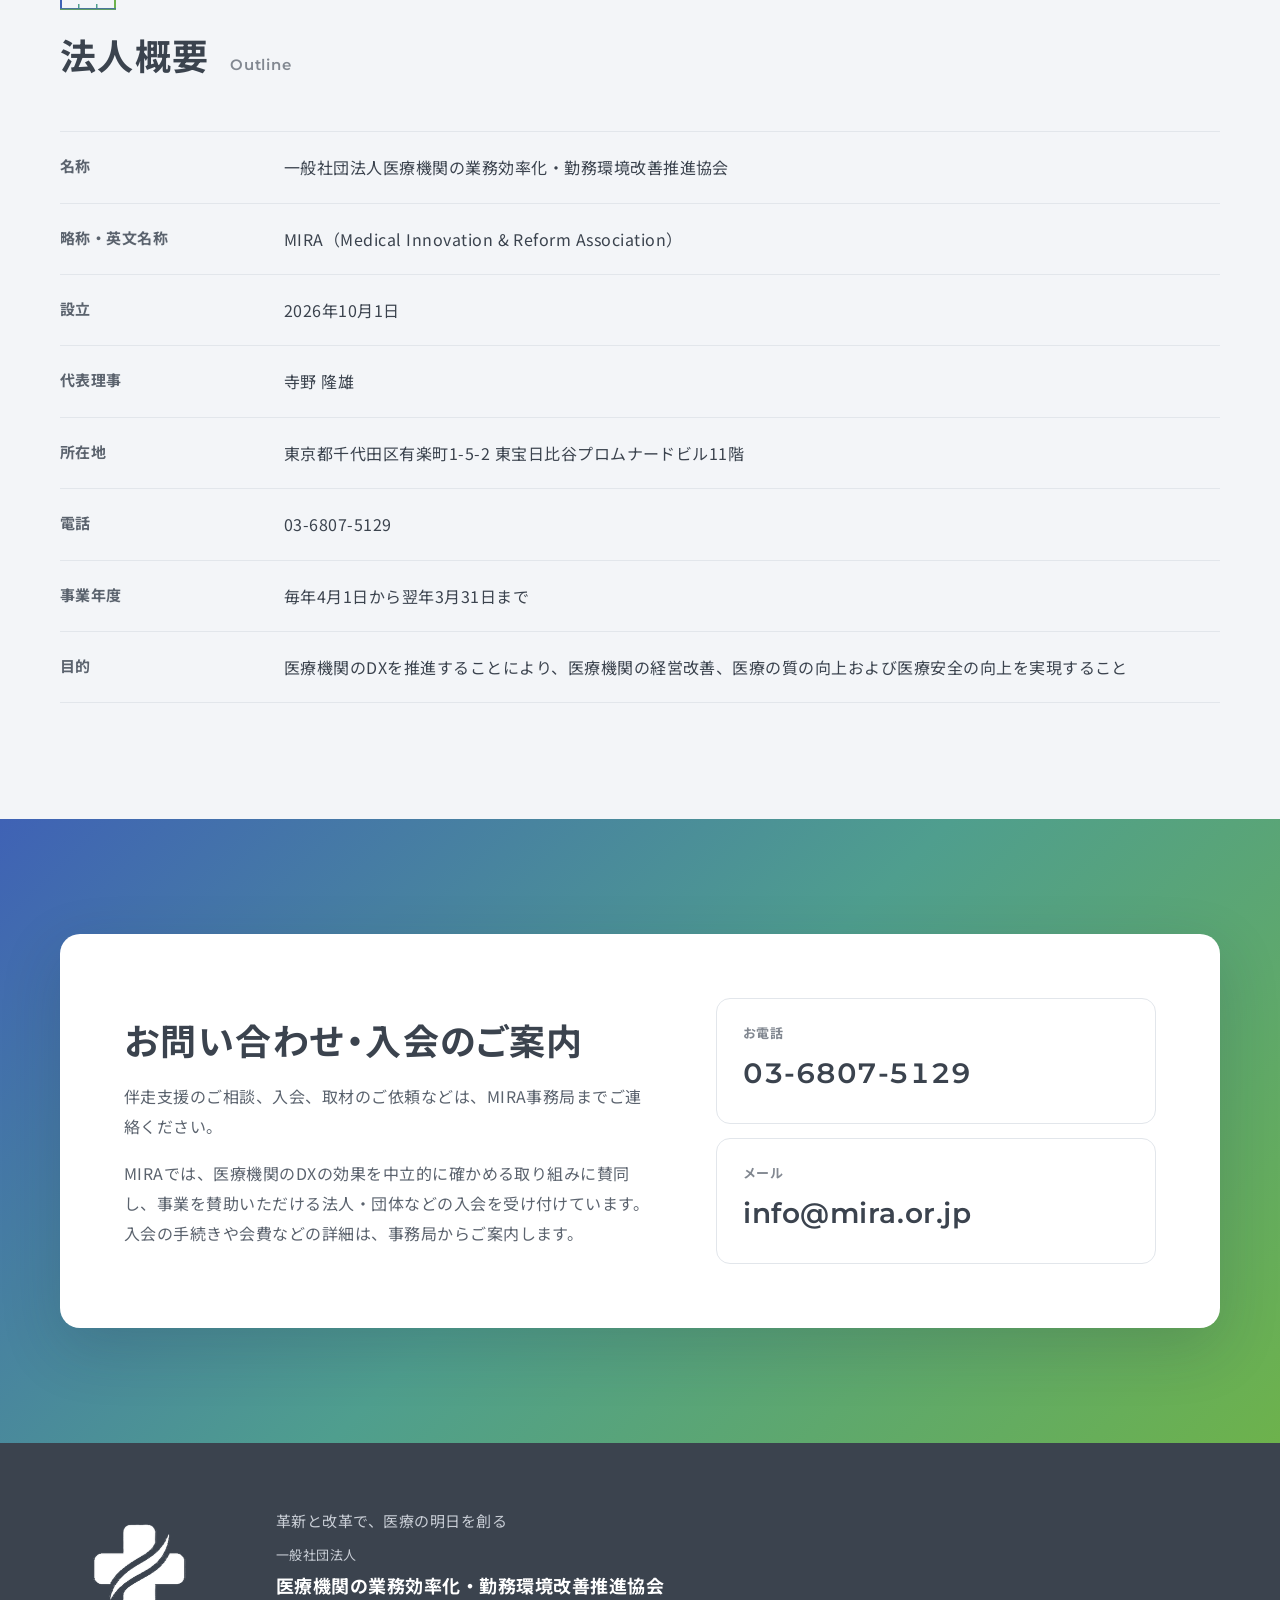
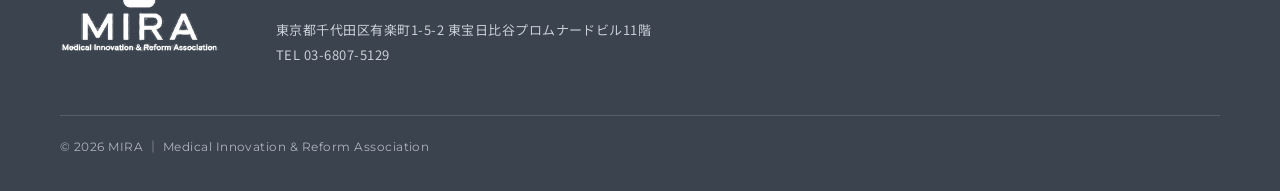
==== commit 34452c80: "Add files via upload" ====
--- a/index.html
+++ b/index.html
@@ -73,7 +73,7 @@
           <li><a href="#activities">活動内容</a></li>
           <li><a href="#support">伴走支援</a></li>
           <li><a href="#neutrality">中立性</a></li>
-          <li><a href="#officers">役員</a></li>
+          <li><a href="#officers">体制</a></li>
           <li><a href="#outline">法人概要</a></li>
           <li class="global-nav__cta"><a class="button button--primary button--small" href="#contact">お問い合わせ</a></li>
         </ul>
@@ -123,7 +123,7 @@
           <rect width="100%" height="52" fill="url(#g-brand)" mask="url(#m-ticks)"/>
         </svg>
         <ol class="scale-labels" aria-label="伴走支援の流れ">
-          <li>Plan</li><li>Measure</li><li>Analyze</li><li>Feedback</li>
+          <li>Plan</li><li>Design</li><li>Measure</li><li>Feedback</li>
         </ol>
       </div>
     </section>
@@ -158,7 +158,7 @@
           </div>
           <blockquote class="about__quote">
             <p class="about__quote-main">DXは手段であって、<br>目的ではない。</p>
-            <p class="about__quote-sub">私たちが見つめるのは、ツールの導入そのものではなく、その先にある業務の効率化と、働く人の環境の改善です。</p>
+            <p class="about__quote-sub">私たちが見つめるのは、ツールの導入そのものではなく、その先にある業務の効率化と勤務環境の改善、そして医療機関の経営改善や医療の質・安全の向上です。</p>
           </blockquote>
         </div>
         <dl class="name-origin">
@@ -211,8 +211,8 @@
           <p class="section-head__lead">医療機関の計画と目標（KPI）を出発点に、その達成を一緒に追いかけます。複数年にわたり、年度ごとに振り返りを重ねます。</p>
         </header>
         <ol class="steps">
-          <li class="step"><h3 class="step__title">計画と目標の整理</h3><p>計画書と目標を共有いただき、指標の背景にある課題を一緒に整理します。</p></li>
-          <li class="step"><h3 class="step__title">計測の設計</h3><p>共通のものさしに沿って、何を・どう測るかを院内の推進委員会とともに決めます。</p></li>
+          <li class="step"><h3 class="step__title">計画と目標の整理</h3><p>計画と目標、その背景にある課題を一緒に整理します。</p></li>
+          <li class="step"><h3 class="step__title">計測の設計</h3><p>共通のものさしの考え方に沿って、何を・どう測るかを院内の推進委員会などとともに決めます。</p></li>
           <li class="step"><h3 class="step__title">計測と分析</h3><p>部署・職種ごとの統計情報をもとに、目標達成へのアプローチを要素に分けて分析します。</p></li>
           <li class="step"><h3 class="step__title">検証結果のフィードバック</h3><p>第三者として効果検証の結果をまとめ、次の改善につながる気づきを院内にお返しします。</p></li>
         </ol>
@@ -236,19 +236,17 @@
           <p class="section-head__lead">MIRAは、医療機関と直接お約束する中立の第三者です。会員法人をはじめとする事業者との関係が効果検証の公正さを損なうことのないよう、次の考え方で運営しています。</p>
         </header>
         <div class="principle">
-          <p class="principle__main"><span class="phrase">依頼元は、</span><span class="phrase">効果検証に関与しません。</span></p>
-          <p class="principle__sub">会員法人を通じたご依頼であっても、依頼元が効果検証の内容や結果に口を出すことはできません。</p>
+          <p class="principle__main"><span class="phrase">依頼元の事業者は、</span><span class="phrase">効果検証に関与しません。</span></p>
+          <p class="principle__sub">会員法人を通じたご依頼であっても、依頼元の事業者が効果検証の内容や結果に口を出すことはできません。</p>
         </div>
         <ul class="rules">
           <li class="rule"><h3 class="rule__title">製品の推奨・比較はしません</h3><p>特定の製品の販売や推奨、製品どうしのランキングには関わりません。</p></li>
           <li class="rule"><h3 class="rule__title">対象は計画全体です</h3><p>特定の会社の製品に限らず、医療機関の計画に記載されたDXツール・システム全体を対象とします。</p></li>
           <li class="rule"><h3 class="rule__title">個人データは扱いません</h3><p>MIRAが受け取るのは、匿名化された部署・職種ごとの統計情報です。</p></li>
-          <li class="rule"><h3 class="rule__title">共有は医療機関が選んだ範囲のみ</h3><p>事業者などへの共有は、医療機関が認めた範囲で、施設を特定しない集計に限ります。</p></li>
-          <li class="rule"><h3 class="rule__title">研究・事例への活用は同意のもとで</h3><p>研究発表や事例紹介に用いるのは、医療機関の同意をいただいたものだけです。</p></li>
+          <li class="rule"><h3 class="rule__title">事業者への共有は集計が基本です</h3><p>事業者などへの共有は、施設を特定しない集計を基本とします。施設ごとの結果を共有する場合は、医療機関の同意をいただきます。</p></li>
+          <li class="rule"><h3 class="rule__title">事例の発信は同意のもとで</h3><p>施設名が分かる形での事例紹介（事例集を含みます）や研究発表は、医療機関の同意をいただいたものに限ります。</p></li>
           <li class="rule"><h3 class="rule__title">兼務は開示します</h3><p>案件を担当する者が他の法人と兼務している場合は、そのことを医療機関にお伝えします。</p></li>
         </ul>
-        <!-- TODO: 利益相反の管理方針は理事会で定める予定。決定後にこの一文を差し替え -->
-        <p class="coi-note">利益相反の管理に関する詳しい方針は、今後定めてお知らせします。</p>
       </div>
     </section>
 
@@ -256,8 +254,8 @@
     <section class="section" id="officers" aria-labelledby="officers-title">
       <div class="container">
         <header class="section-head">
-          <h2 class="section-head__title" id="officers-title">役員</h2>
-          <p class="section-head__en" lang="en">Officers</p>
+          <h2 class="section-head__title" id="officers-title">体制</h2>
+          <p class="section-head__en" lang="en">Organization</p>
           <p class="section-head__lead">医療、行政、学術、経営の各分野の知見を持つメンバーで構成しています。</p>
         </header>
         <!-- TODO: 肩書きは掲載前に各理事・アドバイザーの了承と最新情報の確認が必要 -->
@@ -269,12 +267,12 @@
         <h3 class="people-head">理事<span>（五十音順）</span></h3>
         <ul class="people">
           <li class="person"><p class="person__name">織田 良正</p><p class="person__aff">織田病院 院長</p></li>
-          <li class="person"><p class="person__name">落合 慈之</p><p class="person__aff">東京医療保健大学 学事顧問<br>元 NTT東日本関東病院 院長</p></li>
+          <li class="person"><p class="person__name">落合 慈之</p><p class="person__aff">東京医療保健大学 学事顧問<br><span class="phrase">（一社）医療トレーサビリティ推進協議会</span> <span class="phrase">理事長</span><br>元 NTT東日本関東病院 院長</p></li>
           <li class="person"><p class="person__name">梶原 崇弘</p><p class="person__aff">板倉病院 理事長・院長</p></li>
           <li class="person"><p class="person__name">小久保 欣哉</p><p class="person__aff">二松学舎大学 教授</p></li>
           <li class="person"><p class="person__name">後藤 良平</p><p class="person__aff">A.T. カーニー株式会社 シニアパートナー</p></li>
           <li class="person"><p class="person__name">福島 靖正</p><p class="person__aff">元 厚生労働省 医務技監</p></li>
-          <li class="person"><p class="person__name">二川 一男</p><p class="person__aff">元 厚生労働事務次官</p></li>
+          <li class="person"><p class="person__name">二川 一男</p><p class="person__aff">元 厚生労働省 事務次官</p></li>
           <li class="person"><p class="person__name">宮田 俊男</p><p class="person__aff">早稲田大学理工学術院 客員教授</p></li>
         </ul>
         <div class="people-sub">
@@ -321,14 +319,13 @@
         <div class="contact__intro">
           <h2 class="contact__title" id="contact-title"><span class="phrase">お問い合わせ・</span><span class="phrase">入会のご案内</span></h2>
           <p>伴走支援のご相談、入会、取材のご依頼などは、MIRA事務局までご連絡ください。</p>
-          <p>MIRAでは、医療機関のDXの効果を中立的に確かめる取り組みに賛同し、事業を賛助いただける法人の入会を受け付けています。入会の手続きや会費などの詳細は、事務局からご案内します。</p>
+          <p>MIRAでは、医療機関のDXの効果を中立的に確かめる取り組みに賛同し、事業を賛助いただける法人・団体などの入会を受け付けています。入会の手続きや会費などの詳細は、事務局からご案内します。</p>
         </div>
         <div class="contact__channels">
           <a class="channel" href="tel:0368075129">
             <span class="channel__label">お電話</span>
             <span class="channel__value">03-6807-5129</span>
           </a>
-          <!-- TODO: 問い合わせ用アドレスは仮置き。確定後に差し替え -->
           <a class="channel" href="mailto:info@mira.or.jp">
             <span class="channel__label">メール</span>
             <span class="channel__value">info@mira.or.jp</span>
--- a/assets/css/style.css
+++ b/assets/css/style.css
@@ -301,6 +301,7 @@
 .people--1 { grid-template-columns: 1fr; }
 .person { padding: 22px 0; border-bottom: 1px solid var(--c-line); }
 .person__name { font-size: var(--fs-xl); font-weight: 700; letter-spacing: .12em; line-height: 1.5; }
+.person__aff .phrase { max-width: 100%; }
 .person__aff { margin-top: 6px; font-size: var(--fs-xs); color: var(--c-text-sub); line-height: 1.75; }
 .people-sub { display: grid; grid-template-columns: 2fr 1fr; column-gap: 32px; }
 
@@ -420,4 +421,9 @@
   padding: 14px 18px; border-left: 3px solid var(--c-gray); background: #fff; border-radius: 0 var(--radius-sm) var(--radius-sm) 0;
   font-size: var(--fs-sm); color: var(--c-text-sub);
 }
-.coi-note { margin-top: 40px; font-size: var(--fs-sm); color: #C9CED6; }
+
+/* スマホでは肩書きが途中で切れないよう1列に */
+@media (max-width: 480px) {
+  .people, .people--2 { grid-template-columns: 1fr; }
+  .person { padding: 18px 0; }
+}
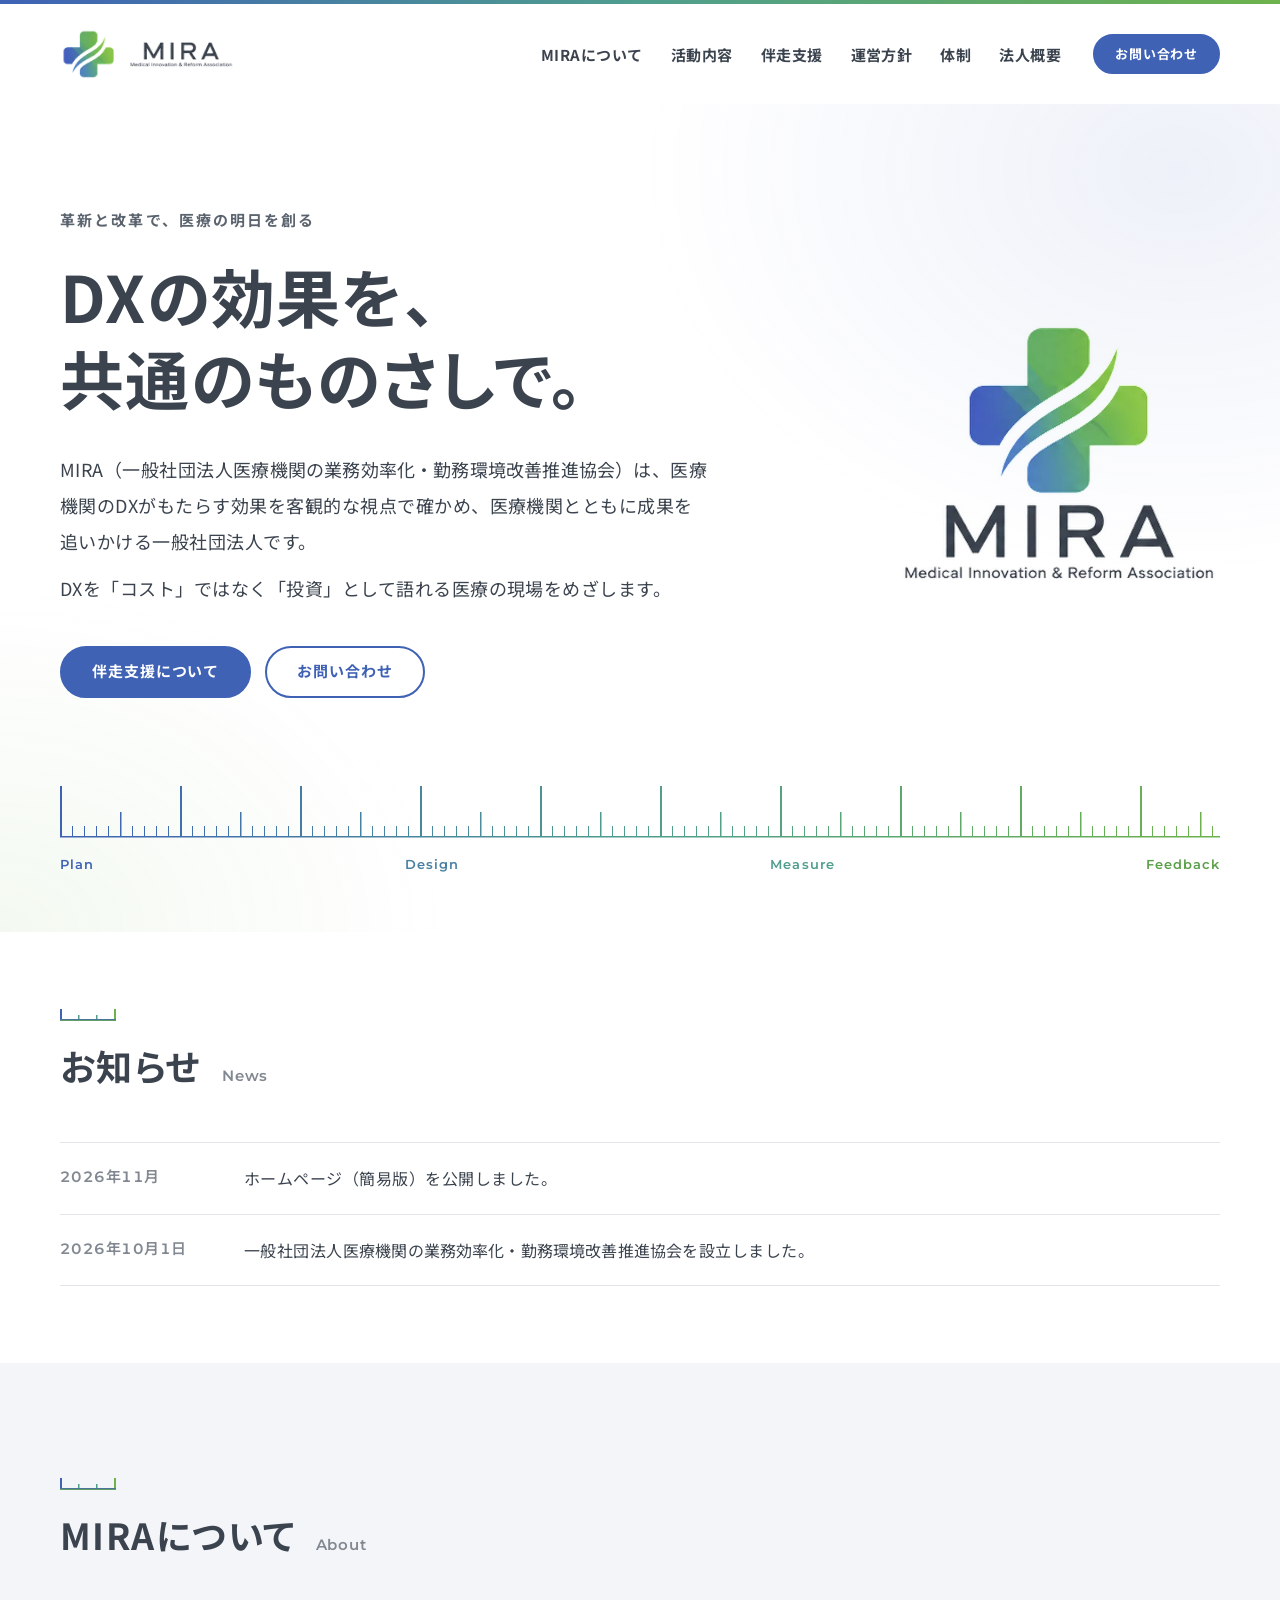
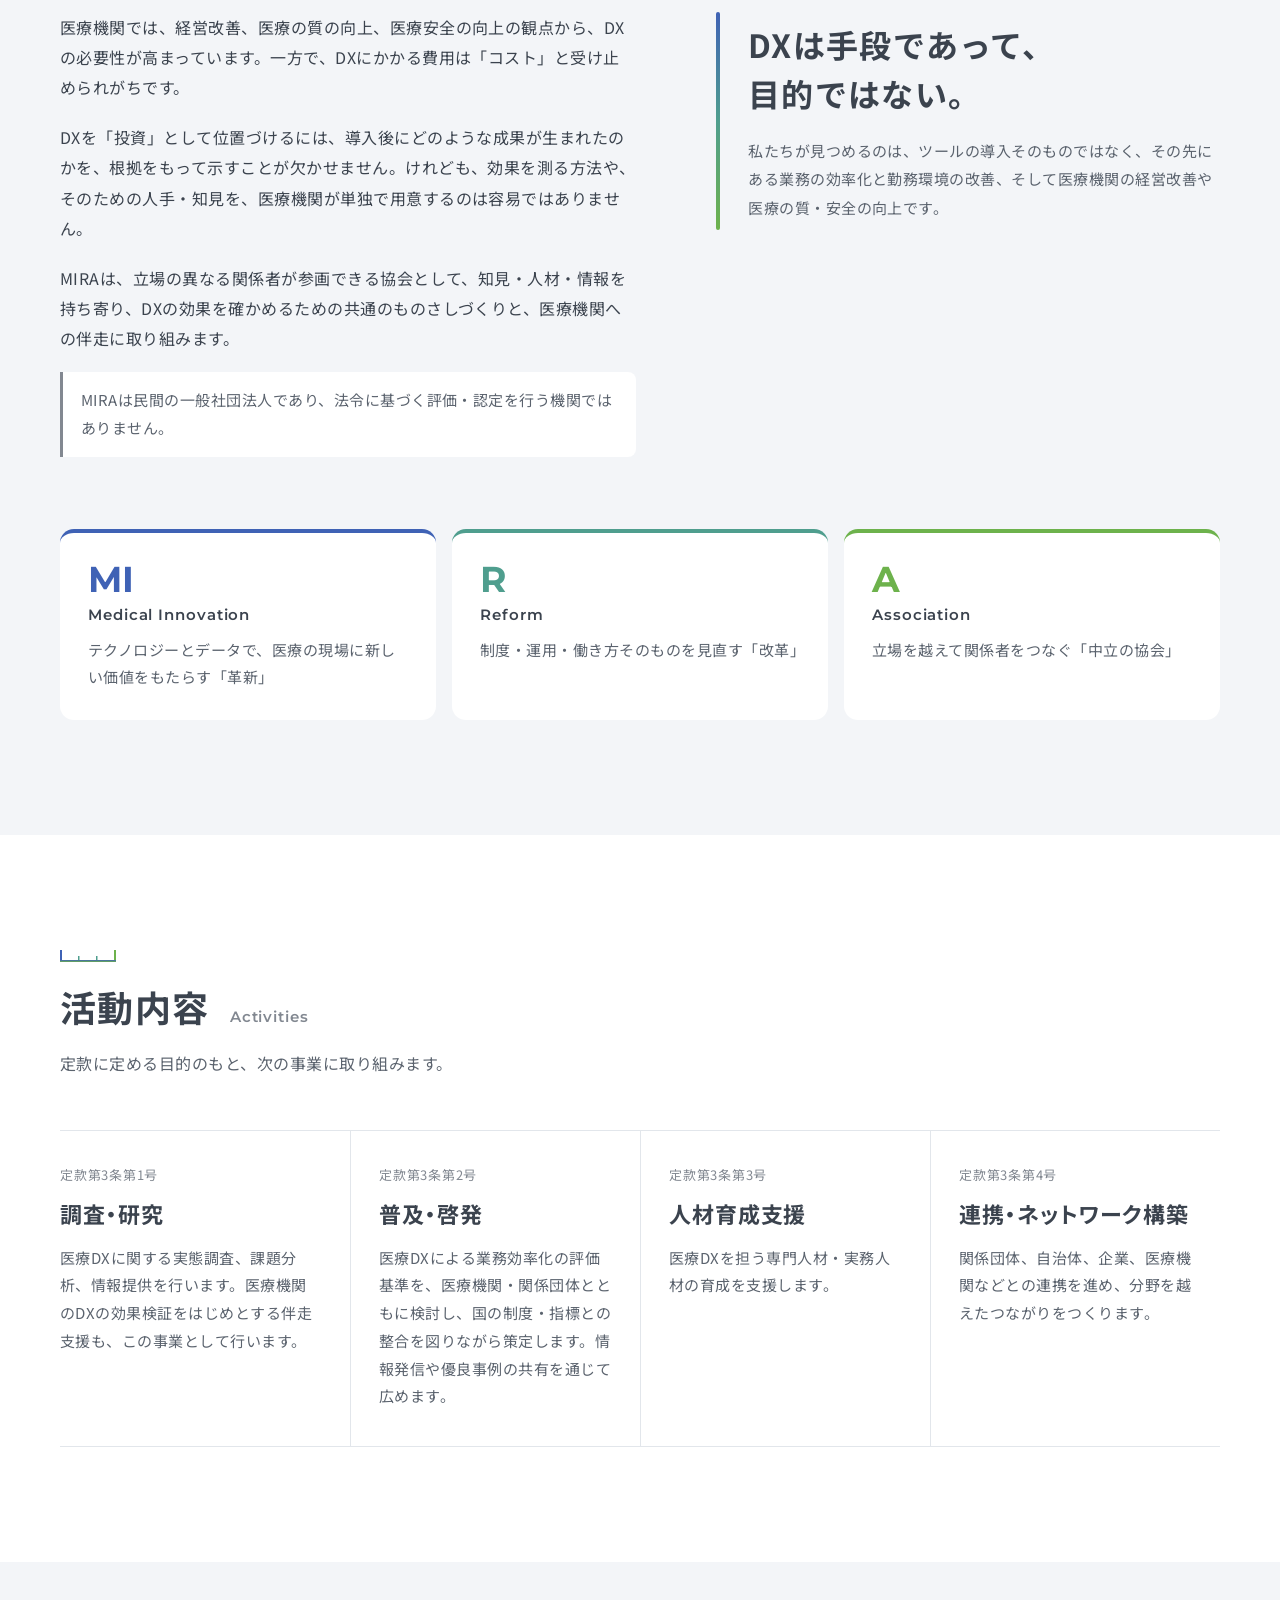
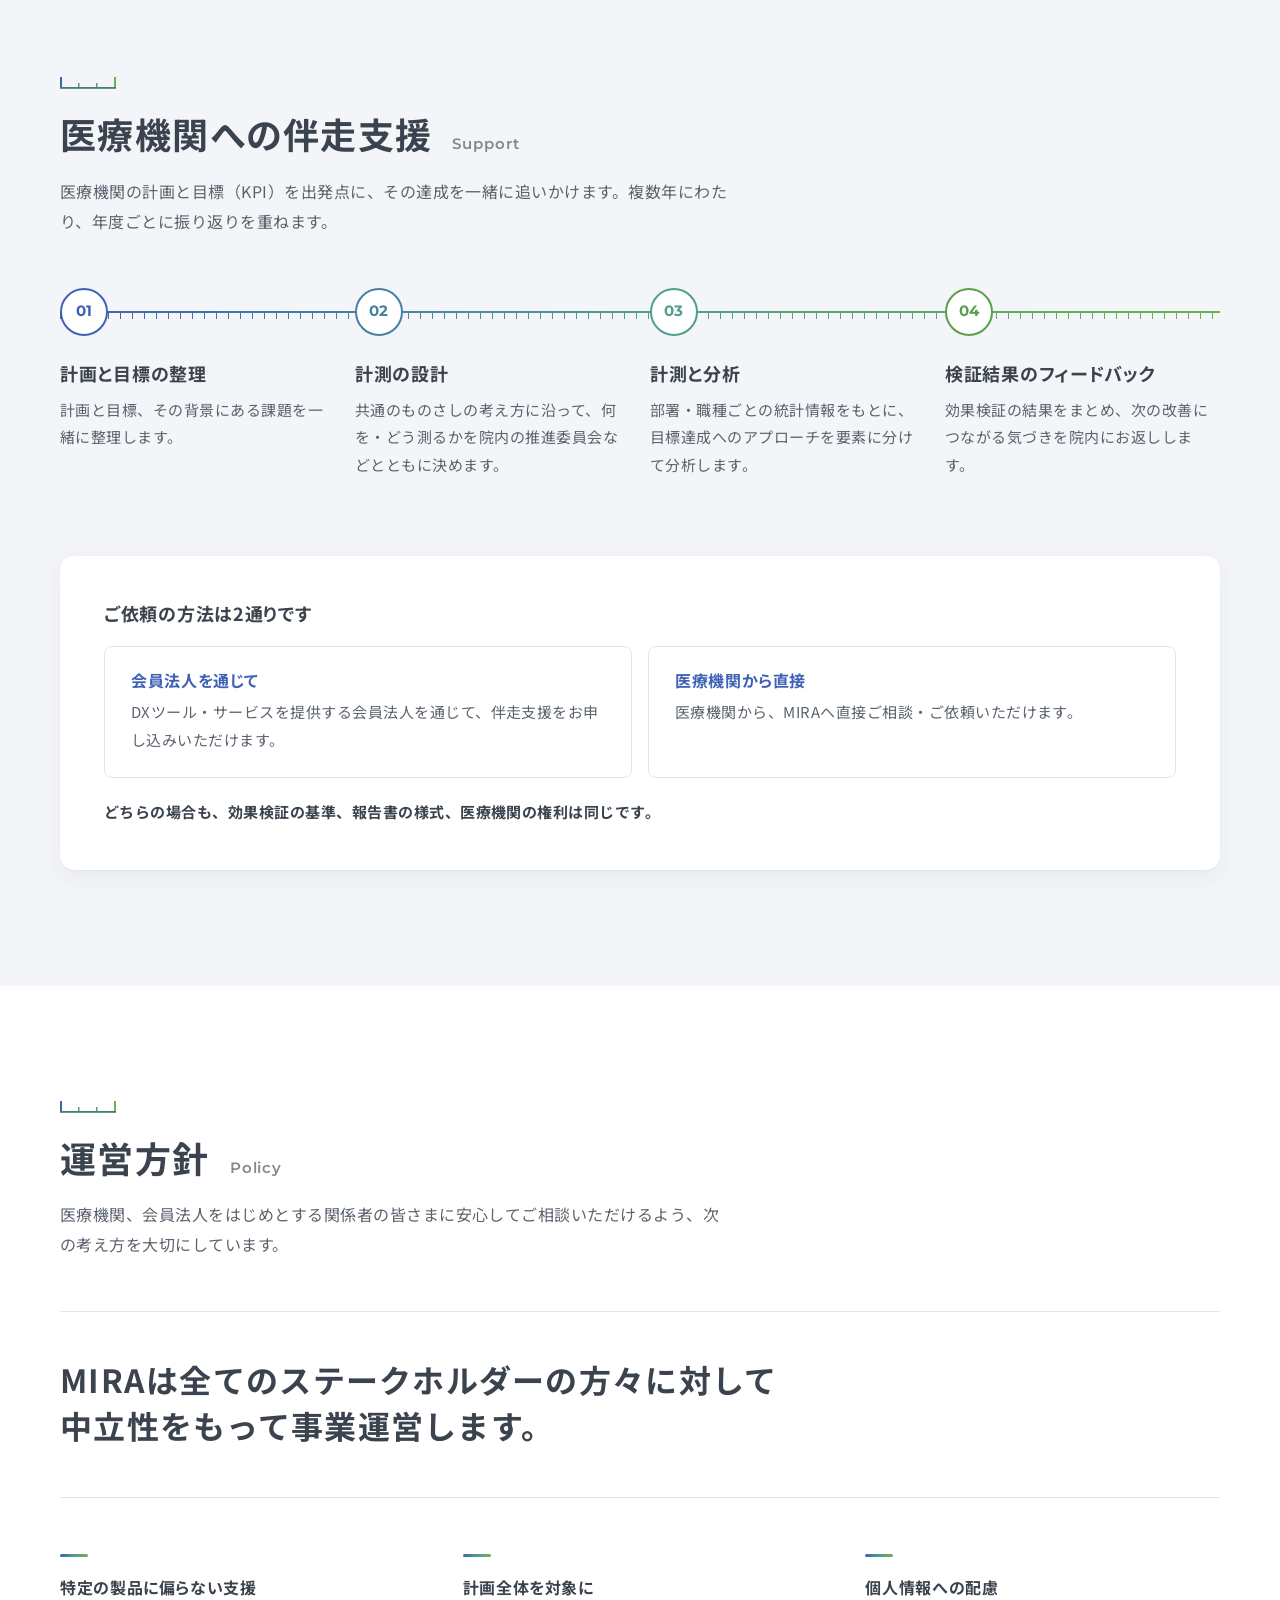
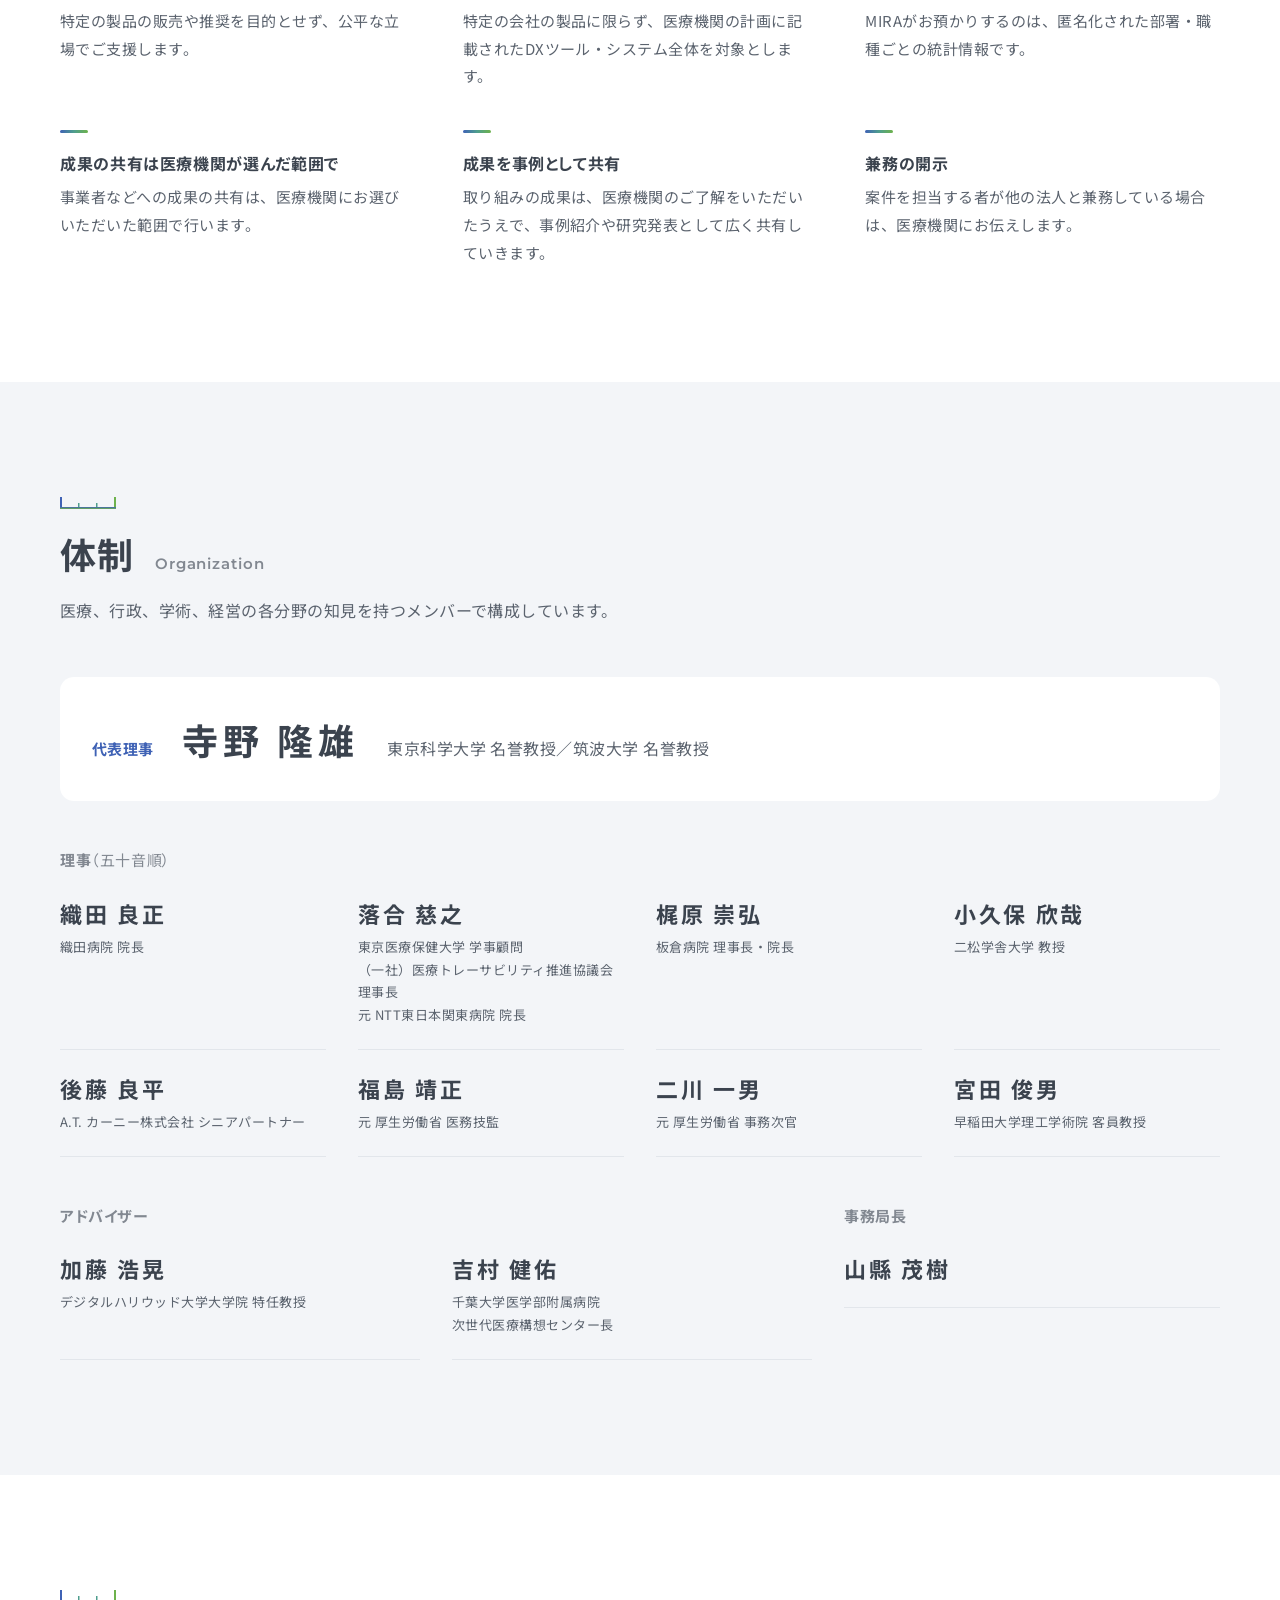
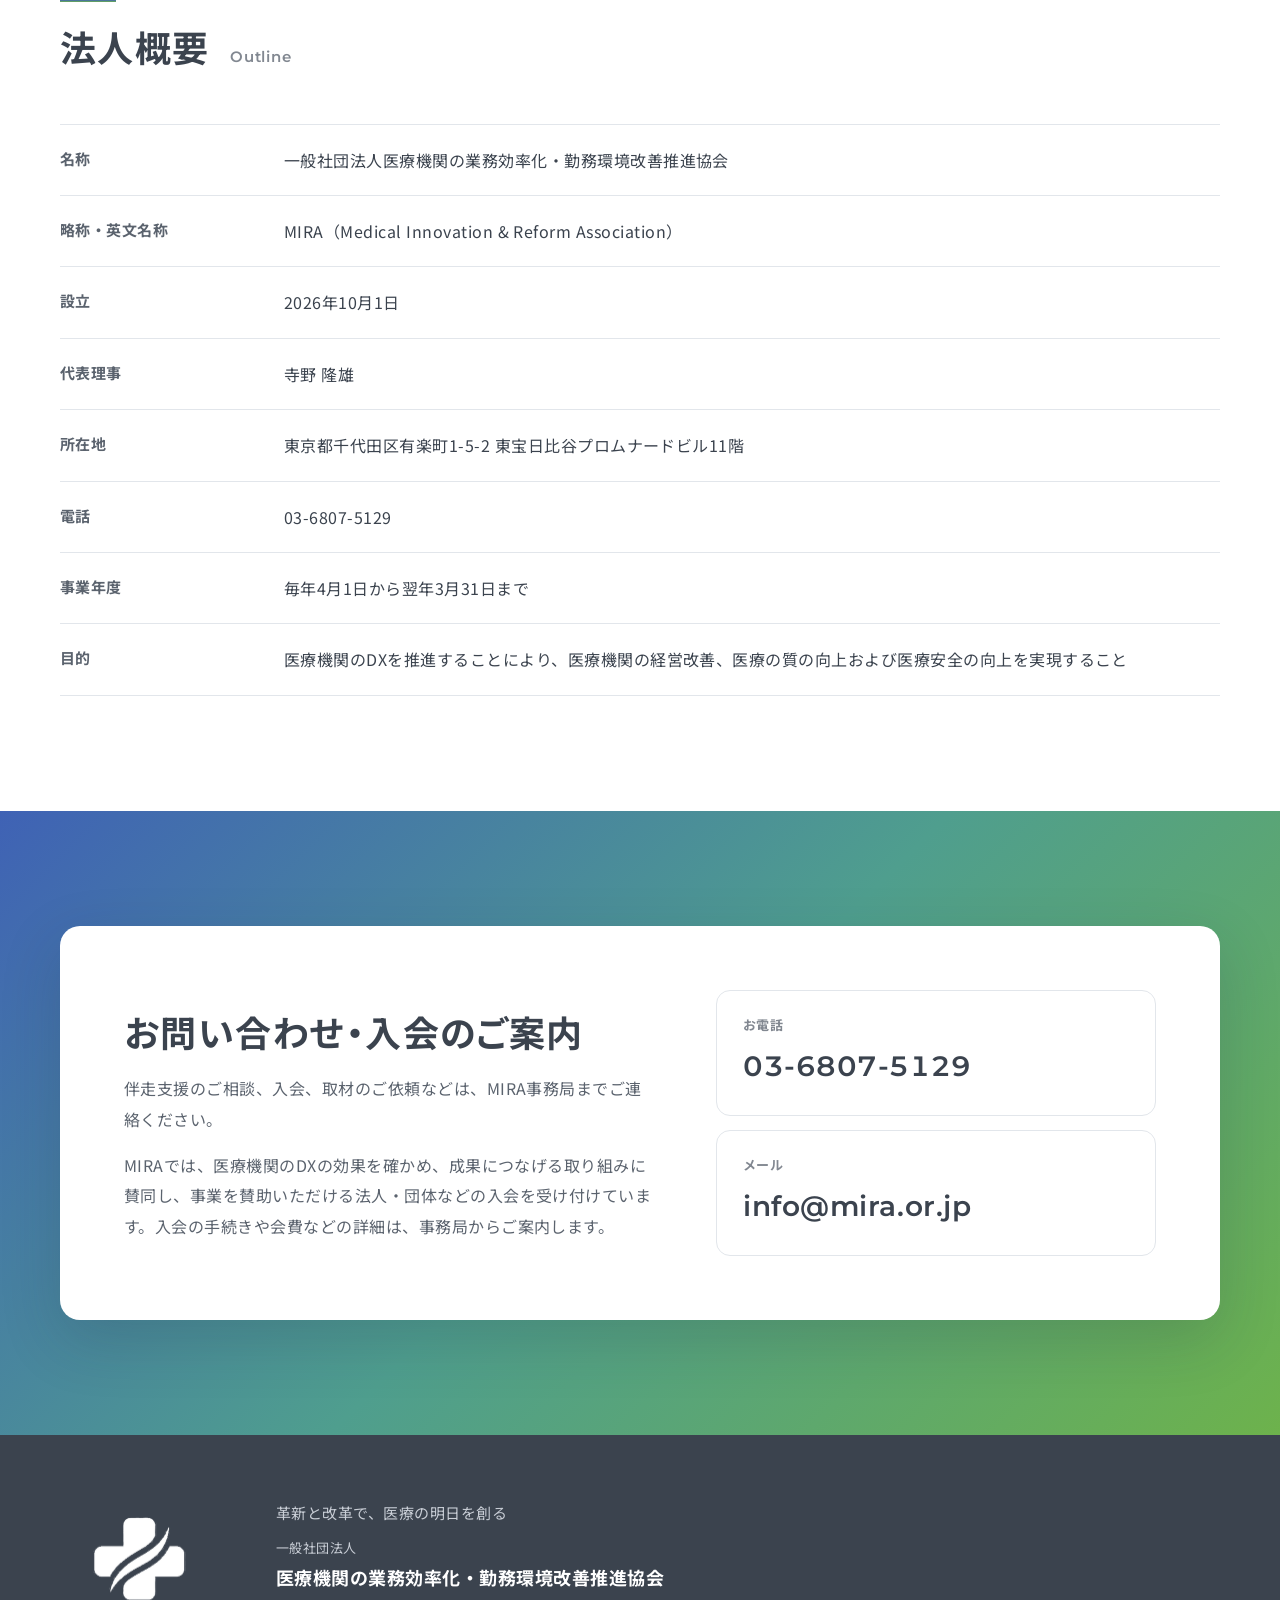
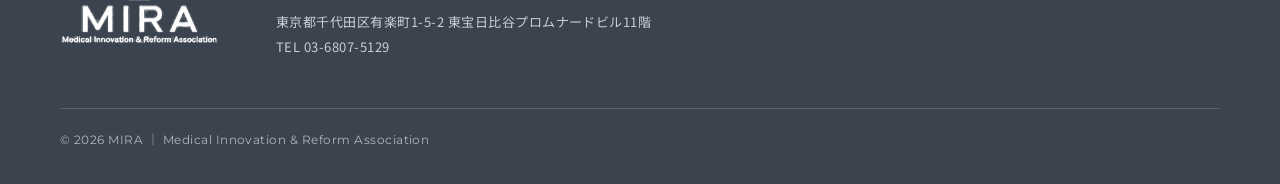
==== commit 4d5526e8: "Add files via upload" ====
--- a/index.html
+++ b/index.html
@@ -4,7 +4,7 @@
   <meta charset="utf-8">
   <meta name="viewport" content="width=device-width, initial-scale=1, viewport-fit=cover">
   <title>MIRA｜一般社団法人医療機関の業務効率化・勤務環境改善推進協会</title>
-  <meta name="description" content="MIRA（一般社団法人医療機関の業務効率化・勤務環境改善推進協会）は、医療機関のDXがもたらす効果を中立的な第三者の立場から確かめ、医療機関とともに成果を追いかける一般社団法人です。">
+  <meta name="description" content="MIRA（一般社団法人医療機関の業務効率化・勤務環境改善推進協会）は、医療機関のDXがもたらす効果を客観的な視点で確かめ、医療機関とともに成果を追いかける一般社団法人です。">
   <meta name="theme-color" content="#3F62B5">
   <meta name="color-scheme" content="light">
   <!-- TODO: 本番ドメイン確定後に差し替え（canonical / og:url / og:image） -->
@@ -72,7 +72,7 @@
           <li><a href="#about">MIRAについて</a></li>
           <li><a href="#activities">活動内容</a></li>
           <li><a href="#support">伴走支援</a></li>
-          <li><a href="#neutrality">中立性</a></li>
+          <li><a href="#neutrality">運営方針</a></li>
           <li><a href="#officers">体制</a></li>
           <li><a href="#outline">法人概要</a></li>
           <li class="global-nav__cta"><a class="button button--primary button--small" href="#contact">お問い合わせ</a></li>
@@ -88,7 +88,7 @@
         <div class="hero__copy">
           <p class="hero__tagline">革新と改革で、医療の明日を創る</p>
           <h1 class="hero__title" id="hero-title"><span class="phrase">DXの効果を、</span><br><span class="phrase">共通のものさしで。</span></h1>
-          <p class="hero__lead">MIRA（<span class="org"><span>一般社団法人</span><span class="nowrap">医療機関の業務効率化・勤務環境改善推進協会）</span></span>は、医療機関のDXがもたらす効果を、中立的な第三者の立場から確かめ、医療機関とともに成果を追いかける一般社団法人です。</p>
+          <p class="hero__lead">MIRA（<span class="org"><span>一般社団法人</span><span class="nowrap">医療機関の業務効率化・勤務環境改善推進協会）</span></span>は、医療機関のDXがもたらす効果を客観的な視点で確かめ、医療機関とともに成果を追いかける一般社団法人です。</p>
           <p class="hero__lead">DXを「コスト」ではなく「投資」として語れる医療の現場をめざします。</p>
           <div class="hero__actions">
             <a class="button button--primary" href="#support">伴走支援について</a>
@@ -153,7 +153,7 @@
           <div class="about__text prose">
             <p>医療機関では、経営改善、医療の質の向上、医療安全の向上の観点から、DXの必要性が高まっています。一方で、DXにかかる費用は「コスト」と受け止められがちです。</p>
             <p>DXを「投資」として位置づけるには、導入後にどのような成果が生まれたのかを、根拠をもって示すことが欠かせません。けれども、効果を測る方法や、そのための人手・知見を、医療機関が単独で用意するのは容易ではありません。</p>
-            <p>MIRAは、立場の異なる関係者が参画できる中立の協会として、知見・人材・情報を持ち寄り、DXの効果を確かめるための共通のものさしづくりと、医療機関への伴走に取り組みます。</p>
+            <p>MIRAは、立場の異なる関係者が参画できる協会として、知見・人材・情報を持ち寄り、DXの効果を確かめるための共通のものさしづくりと、医療機関への伴走に取り組みます。</p>
             <p class="about__notice">MIRAは民間の一般社団法人であり、法令に基づく評価・認定を行う機関ではありません。</p>
           </div>
           <blockquote class="about__quote">
@@ -162,7 +162,7 @@
           </blockquote>
         </div>
         <dl class="name-origin">
-          <div class="name-origin__item name-origin__item--blue"><dt lang="en">MI<span>Innovation</span></dt><dd>テクノロジーとデータで、医療の現場に新しい価値をもたらす「革新」</dd></div>
+          <div class="name-origin__item name-origin__item--blue"><dt lang="en">MI<span>Medical Innovation</span></dt><dd>テクノロジーとデータで、医療の現場に新しい価値をもたらす「革新」</dd></div>
           <div class="name-origin__item name-origin__item--teal"><dt lang="en">R<span>Reform</span></dt><dd>制度・運用・働き方そのものを見直す「改革」</dd></div>
           <div class="name-origin__item name-origin__item--green"><dt lang="en">A<span>Association</span></dt><dd>立場を越えて関係者をつなぐ「中立の協会」</dd></div>
         </dl>
@@ -214,7 +214,7 @@
           <li class="step"><h3 class="step__title">計画と目標の整理</h3><p>計画と目標、その背景にある課題を一緒に整理します。</p></li>
           <li class="step"><h3 class="step__title">計測の設計</h3><p>共通のものさしの考え方に沿って、何を・どう測るかを院内の推進委員会などとともに決めます。</p></li>
           <li class="step"><h3 class="step__title">計測と分析</h3><p>部署・職種ごとの統計情報をもとに、目標達成へのアプローチを要素に分けて分析します。</p></li>
-          <li class="step"><h3 class="step__title">検証結果のフィードバック</h3><p>第三者として効果検証の結果をまとめ、次の改善につながる気づきを院内にお返しします。</p></li>
+          <li class="step"><h3 class="step__title">検証結果のフィードバック</h3><p>効果検証の結果をまとめ、次の改善につながる気づきを院内にお返しします。</p></li>
         </ol>
         <div class="routes">
           <h3 class="routes__title">ご依頼の方法は2通りです</h3>
@@ -227,31 +227,30 @@
       </div>
     </section>
 
-    <!-- ===== Neutrality ===== -->
-    <section class="section section--ink" id="neutrality" aria-labelledby="neutrality-title">
-      <div class="container">
-        <header class="section-head">
-          <h2 class="section-head__title" id="neutrality-title">中立性と利益相反の管理</h2>
-          <p class="section-head__en" lang="en">Neutrality</p>
-          <p class="section-head__lead">MIRAは、医療機関と直接お約束する中立の第三者です。会員法人をはじめとする事業者との関係が効果検証の公正さを損なうことのないよう、次の考え方で運営しています。</p>
+    <!-- ===== Policy（運営方針） ===== -->
+    <section class="section" id="neutrality" aria-labelledby="neutrality-title">
+      <div class="container">
+        <header class="section-head">
+          <h2 class="section-head__title" id="neutrality-title">運営方針</h2>
+          <p class="section-head__en" lang="en">Policy</p>
+          <p class="section-head__lead">医療機関、会員法人をはじめとする関係者の皆さまに安心してご相談いただけるよう、次の考え方を大切にしています。</p>
         </header>
         <div class="principle">
-          <p class="principle__main"><span class="phrase">依頼元の事業者は、</span><span class="phrase">効果検証に関与しません。</span></p>
-          <p class="principle__sub">会員法人を通じたご依頼であっても、依頼元の事業者が効果検証の内容や結果に口を出すことはできません。</p>
+          <p class="principle__main"><span class="phrase">MIRAは全てのステークホルダーの方々に対して</span><span class="phrase">中立性をもって事業運営します。</span></p>
         </div>
         <ul class="rules">
-          <li class="rule"><h3 class="rule__title">製品の推奨・比較はしません</h3><p>特定の製品の販売や推奨、製品どうしのランキングには関わりません。</p></li>
-          <li class="rule"><h3 class="rule__title">対象は計画全体です</h3><p>特定の会社の製品に限らず、医療機関の計画に記載されたDXツール・システム全体を対象とします。</p></li>
-          <li class="rule"><h3 class="rule__title">個人データは扱いません</h3><p>MIRAが受け取るのは、匿名化された部署・職種ごとの統計情報です。</p></li>
-          <li class="rule"><h3 class="rule__title">事業者への共有は集計が基本です</h3><p>事業者などへの共有は、施設を特定しない集計を基本とします。施設ごとの結果を共有する場合は、医療機関の同意をいただきます。</p></li>
-          <li class="rule"><h3 class="rule__title">事例の発信は同意のもとで</h3><p>施設名が分かる形での事例紹介（事例集を含みます）や研究発表は、医療機関の同意をいただいたものに限ります。</p></li>
-          <li class="rule"><h3 class="rule__title">兼務は開示します</h3><p>案件を担当する者が他の法人と兼務している場合は、そのことを医療機関にお伝えします。</p></li>
+          <li class="rule"><h3 class="rule__title">特定の製品に偏らない支援</h3><p>特定の製品の販売や推奨を目的とせず、公平な立場でご支援します。</p></li>
+          <li class="rule"><h3 class="rule__title">計画全体を対象に</h3><p>特定の会社の製品に限らず、医療機関の計画に記載されたDXツール・システム全体を対象とします。</p></li>
+          <li class="rule"><h3 class="rule__title">個人情報への配慮</h3><p>MIRAがお預かりするのは、匿名化された部署・職種ごとの統計情報です。</p></li>
+          <li class="rule"><h3 class="rule__title">成果の共有は医療機関が選んだ範囲で</h3><p>事業者などへの成果の共有は、医療機関にお選びいただいた範囲で行います。</p></li>
+          <li class="rule"><h3 class="rule__title">成果を事例として共有</h3><p>取り組みの成果は、医療機関のご了解をいただいたうえで、事例紹介や研究発表として広く共有していきます。</p></li>
+          <li class="rule"><h3 class="rule__title">兼務の開示</h3><p>案件を担当する者が他の法人と兼務している場合は、医療機関にお伝えします。</p></li>
         </ul>
       </div>
     </section>
 
     <!-- ===== Officers ===== -->
-    <section class="section" id="officers" aria-labelledby="officers-title">
+    <section class="section section--mist" id="officers" aria-labelledby="officers-title">
       <div class="container">
         <header class="section-head">
           <h2 class="section-head__title" id="officers-title">体制</h2>
@@ -294,7 +293,7 @@
     </section>
 
     <!-- ===== Outline ===== -->
-    <section class="section section--mist" id="outline" aria-labelledby="outline-title">
+    <section class="section" id="outline" aria-labelledby="outline-title">
       <div class="container">
         <header class="section-head">
           <h2 class="section-head__title" id="outline-title">法人概要</h2>
@@ -319,7 +318,7 @@
         <div class="contact__intro">
           <h2 class="contact__title" id="contact-title"><span class="phrase">お問い合わせ・</span><span class="phrase">入会のご案内</span></h2>
           <p>伴走支援のご相談、入会、取材のご依頼などは、MIRA事務局までご連絡ください。</p>
-          <p>MIRAでは、医療機関のDXの効果を中立的に確かめる取り組みに賛同し、事業を賛助いただける法人・団体などの入会を受け付けています。入会の手続きや会費などの詳細は、事務局からご案内します。</p>
+          <p>MIRAでは、医療機関のDXの効果を確かめ、成果につなげる取り組みに賛同し、事業を賛助いただける法人・団体などの入会を受け付けています。入会の手続きや会費などの詳細は、事務局からご案内します。</p>
         </div>
         <div class="contact__channels">
           <a class="channel" href="tel:0368075129">
--- a/assets/css/style.css
+++ b/assets/css/style.css
@@ -277,18 +277,17 @@
 .routes__note { margin-top: 20px; font-size: var(--fs-sm); font-weight: 700; }
 
 /* ---------- 11. Neutrality ---------- */
-.principle { padding: clamp(28px, 4vw, 44px) 0 clamp(32px, 4vw, 48px); border-top: 1px solid rgba(255, 255, 255, .18); border-bottom: 1px solid rgba(255, 255, 255, .18); }
-.principle__main { font-size: clamp(1.5rem, 1rem + 2vw, 2.5rem); font-weight: 700; line-height: 1.45; letter-spacing: .04em; }
-.principle__sub { margin-top: 12px; color: #D5DAE1; }
+.principle { padding: clamp(28px, 4vw, 44px) 0 clamp(32px, 4vw, 48px); border-top: 1px solid var(--c-line); border-bottom: 1px solid var(--c-line); }
+.principle__main { font-size: clamp(1.25rem, .9rem + 1.4vw, 2rem); font-weight: 700; line-height: 1.45; letter-spacing: .04em; }
 .rules { display: grid; grid-template-columns: repeat(3, 1fr); gap: 40px 48px; margin-top: clamp(40px, 5vw, 56px); }
 .rule__title { position: relative; padding-top: 22px; font-size: var(--fs-md); }
 .rule__title::before { content: ""; position: absolute; top: 0; left: 0; width: 28px; height: 3px; border-radius: 2px; background: var(--grad-brand); }
-.rule p { margin-top: 8px; font-size: var(--fs-sm); color: #D5DAE1; line-height: 1.85; }
+.rule p { margin-top: 8px; font-size: var(--fs-sm); color: var(--c-text-sub); line-height: 1.85; }
 
 /* ---------- 12. Officers ---------- */
 .rep {
   display: grid; grid-template-columns: auto auto 1fr; align-items: baseline; column-gap: 28px;
-  padding: 28px 32px; border-radius: var(--radius); background: var(--c-mist);
+  padding: 28px 32px; border-radius: var(--radius); background: #fff;
 }
 .rep__role { font-size: var(--fs-sm); font-weight: 700; color: var(--c-blue); }
 .rep__name { font-size: clamp(1.75rem, 1.3rem + 1.2vw, 2.25rem); font-weight: 700; letter-spacing: .14em; }
@@ -427,3 +426,8 @@
   .people, .people--2 { grid-template-columns: 1fr; }
   .person { padding: 18px 0; }
 }
+
+/* 運営方針の一文：スマホでは文節での区切りをやめ、自然に流す */
+@media (max-width: 640px) {
+  .principle__main .phrase { display: inline; }
+}
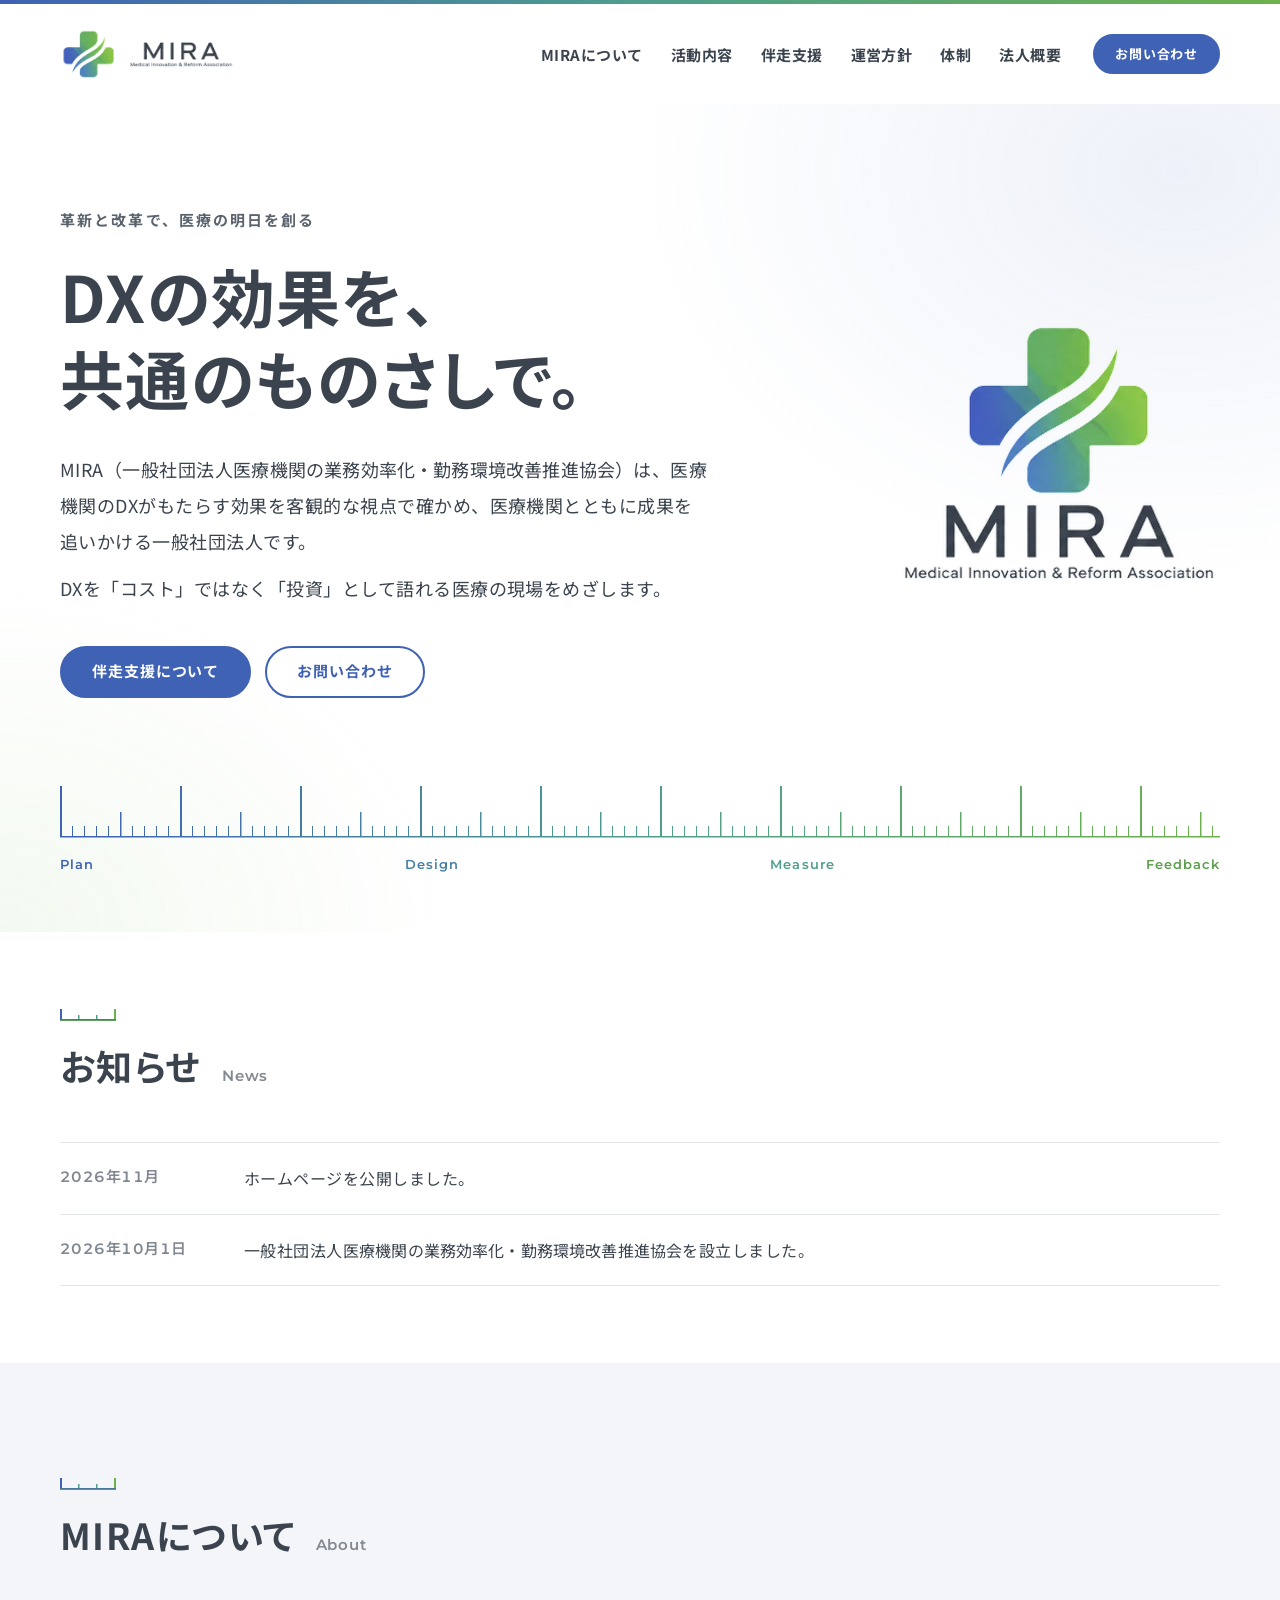
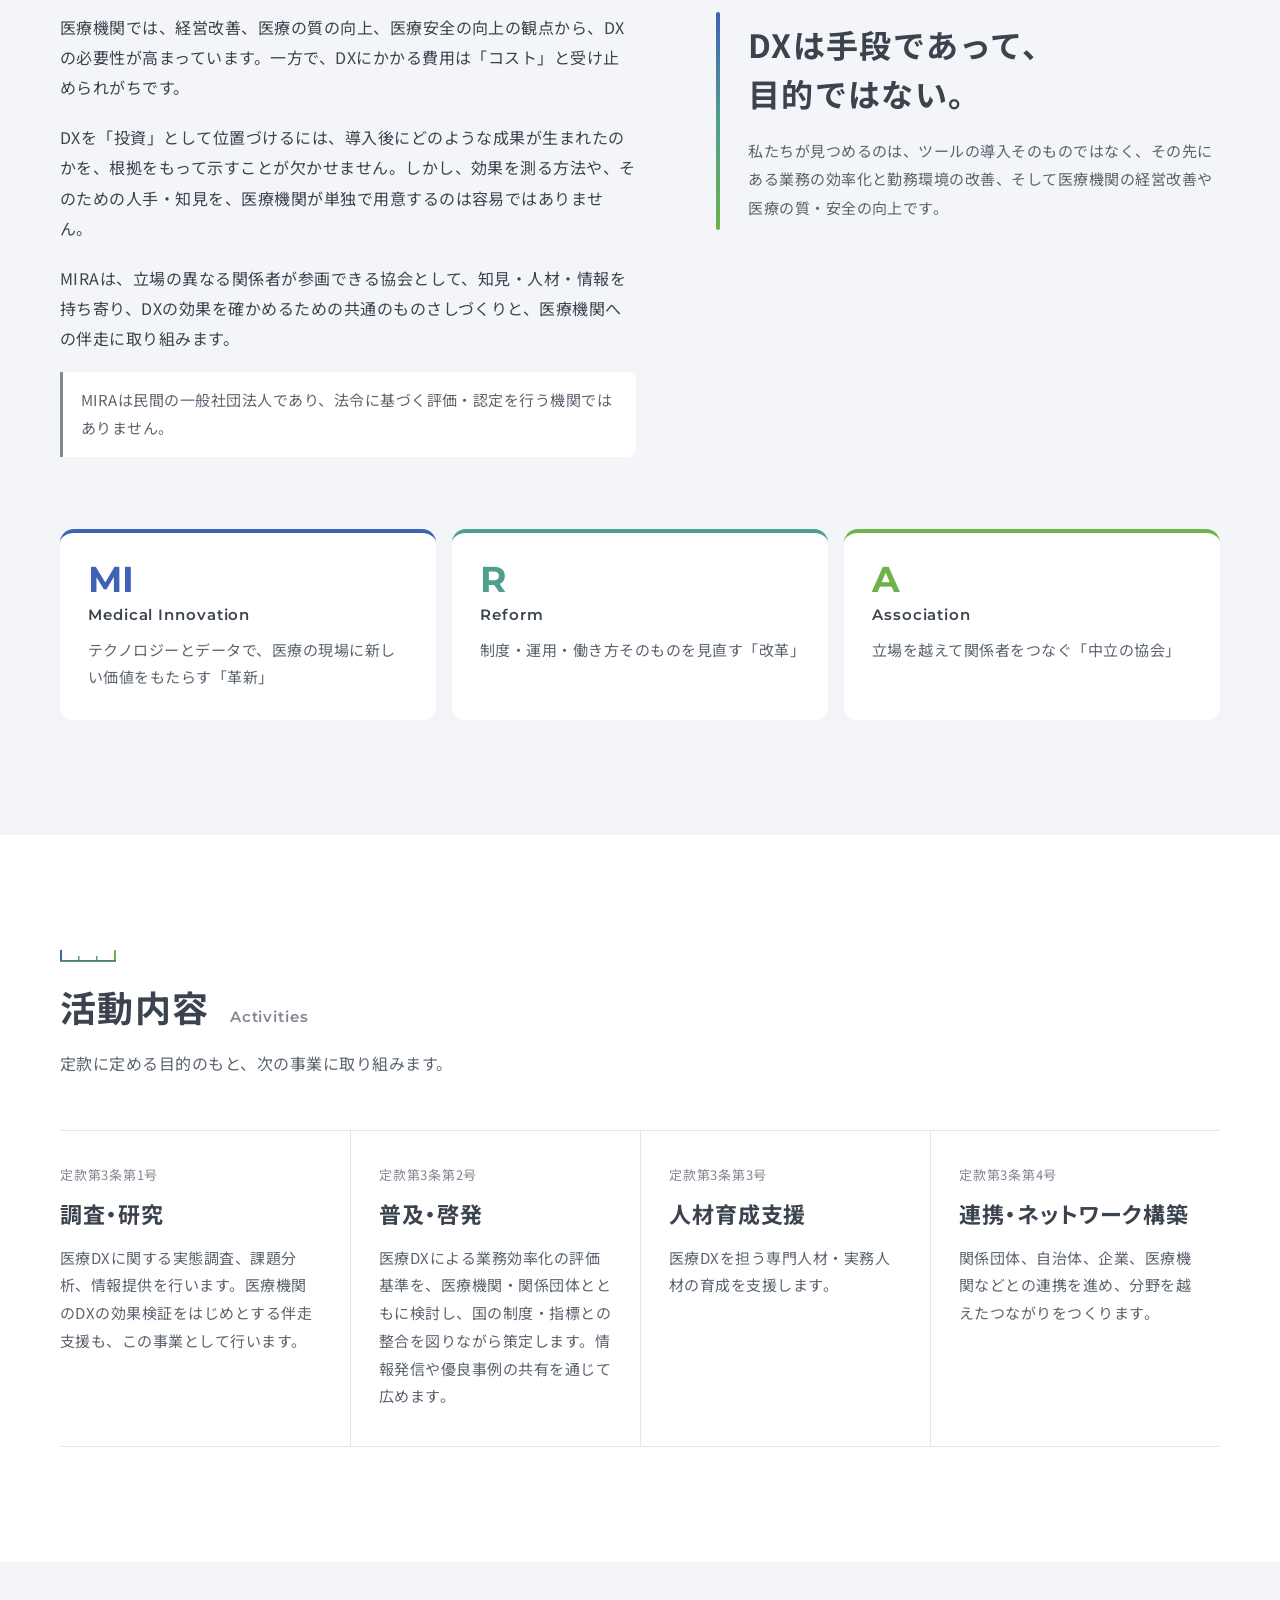
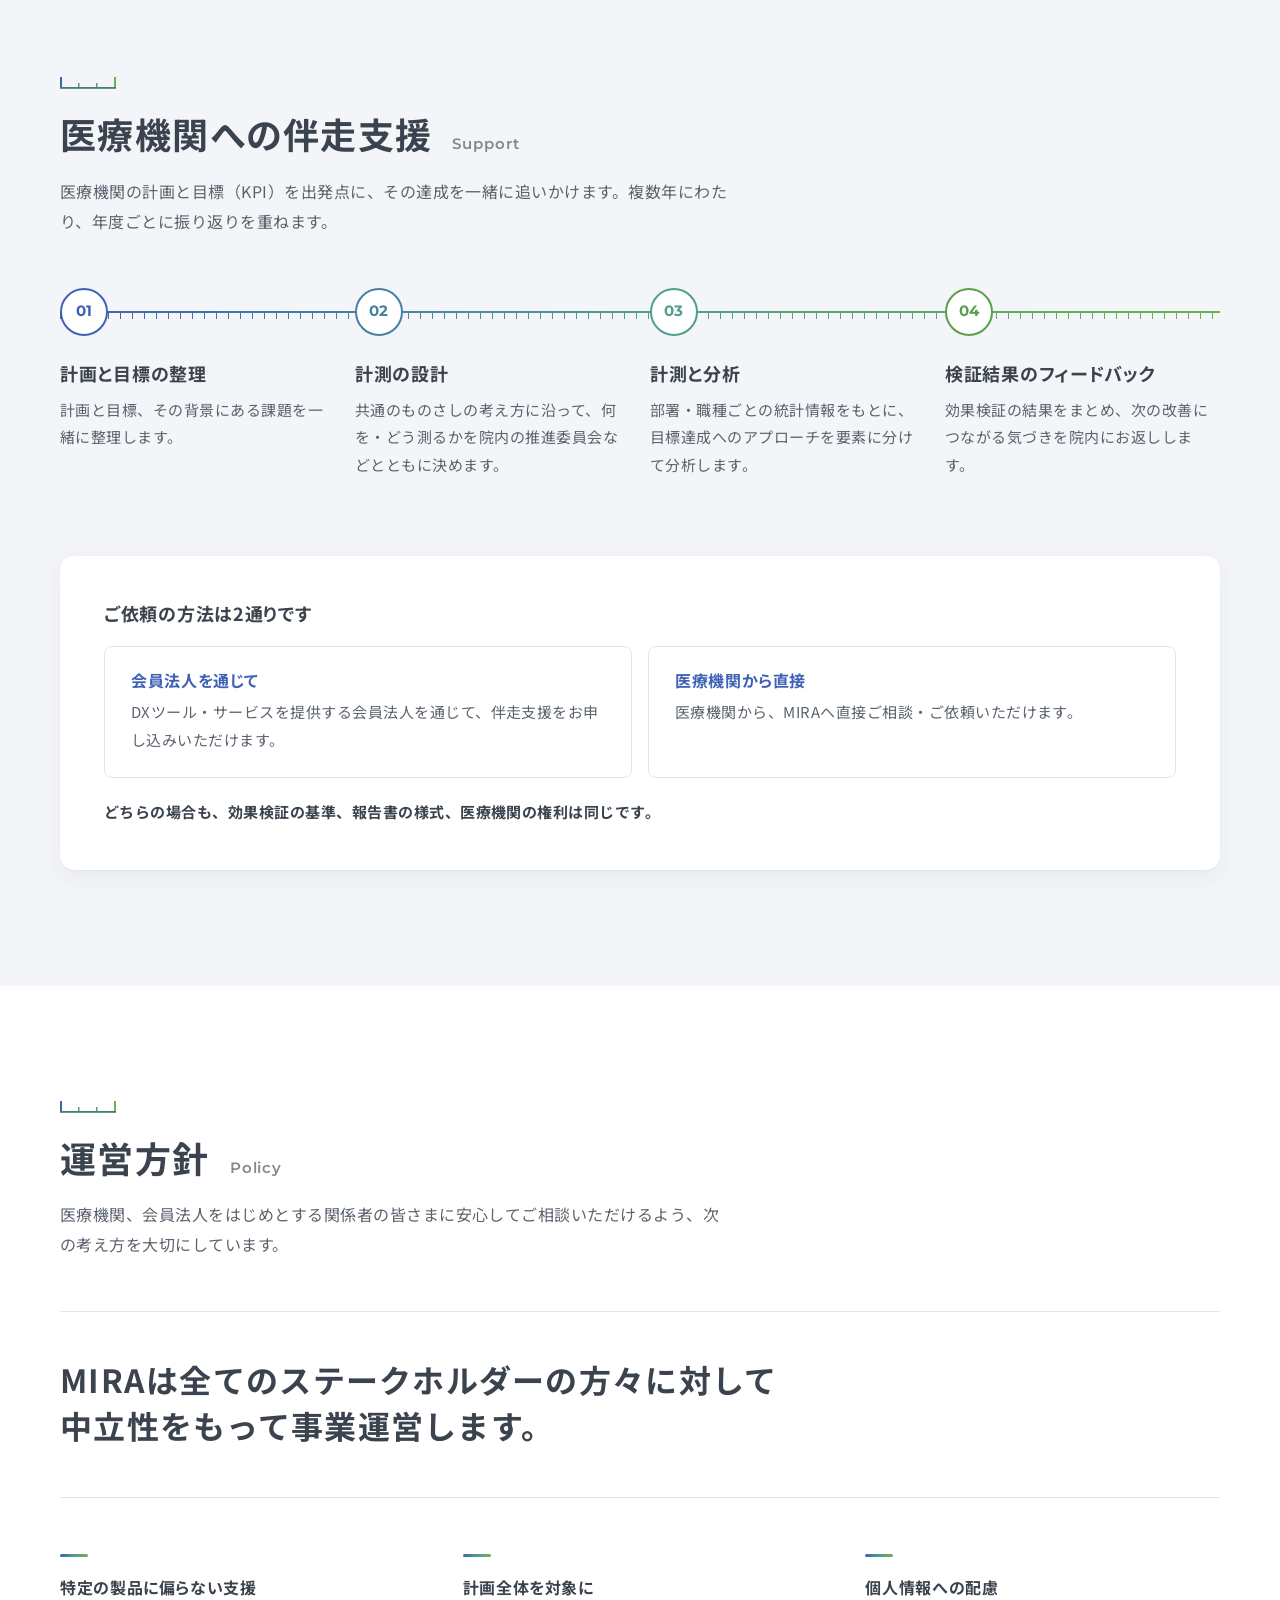
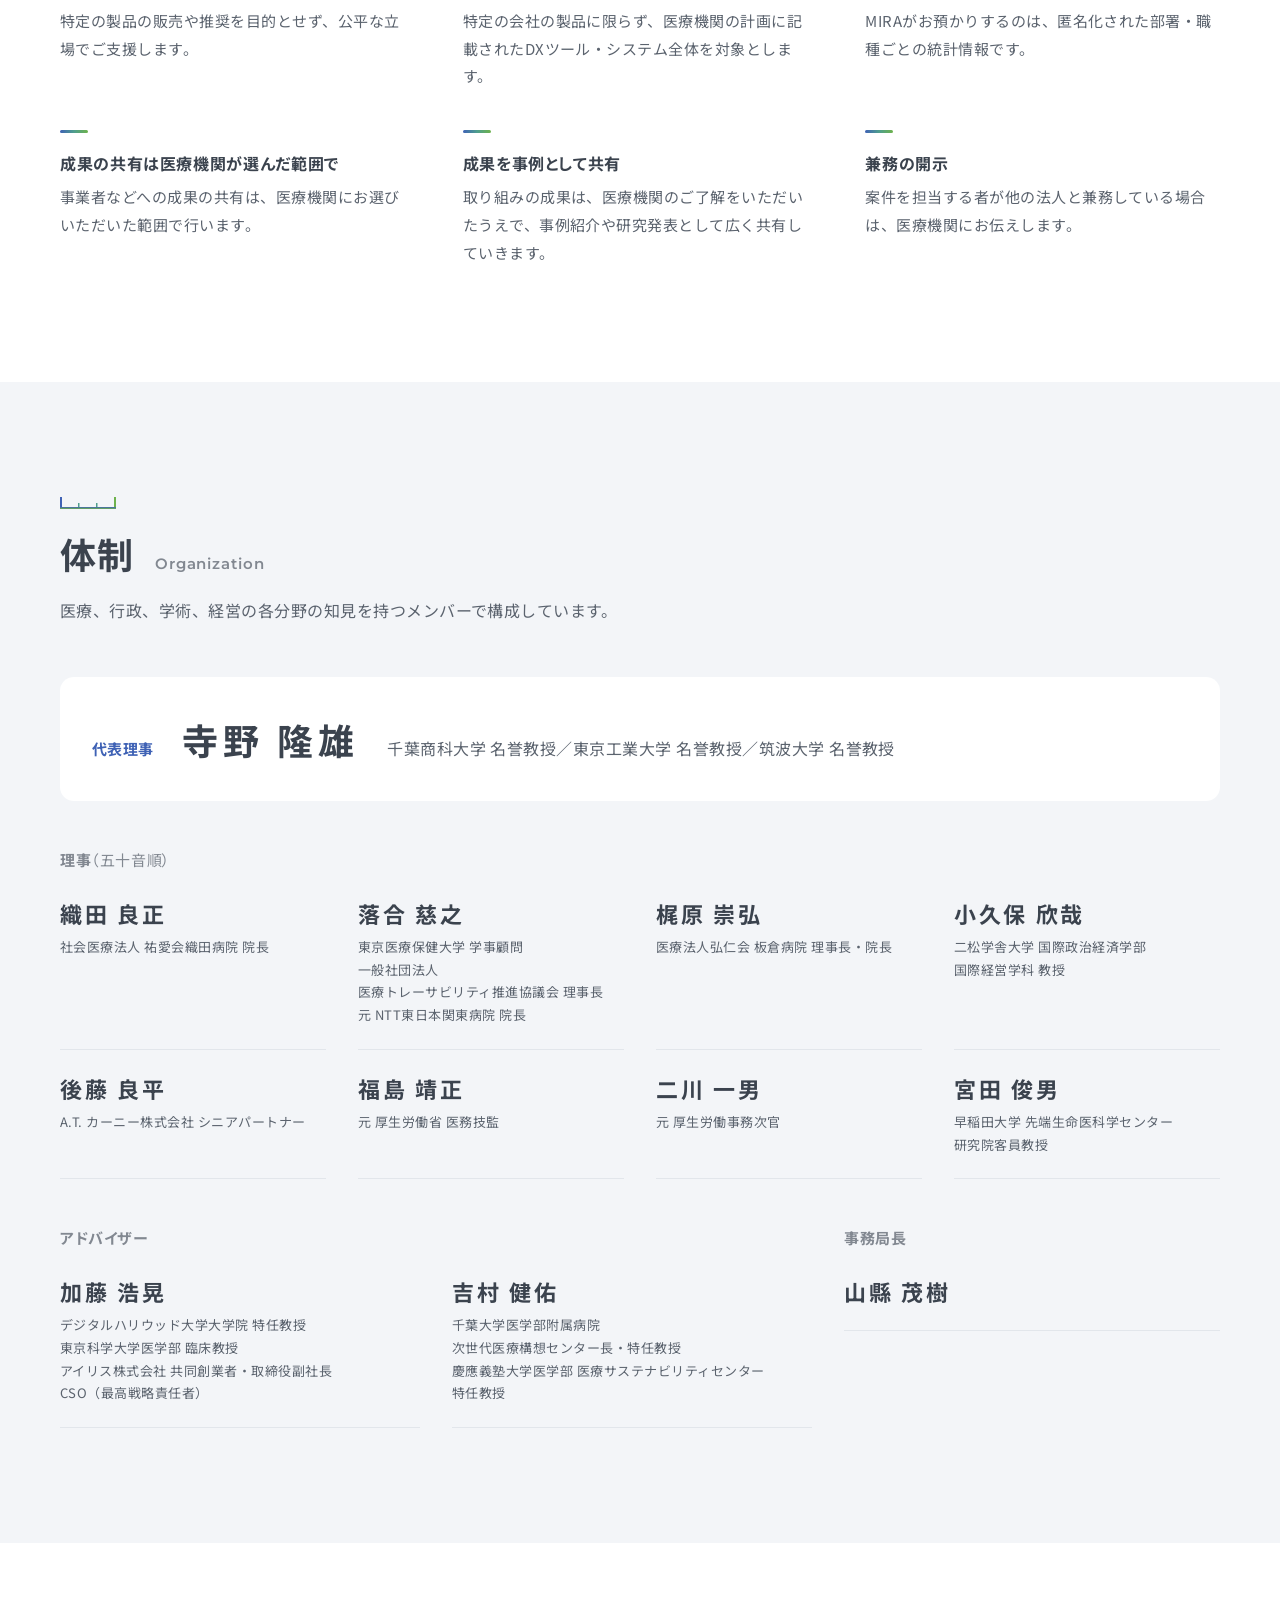
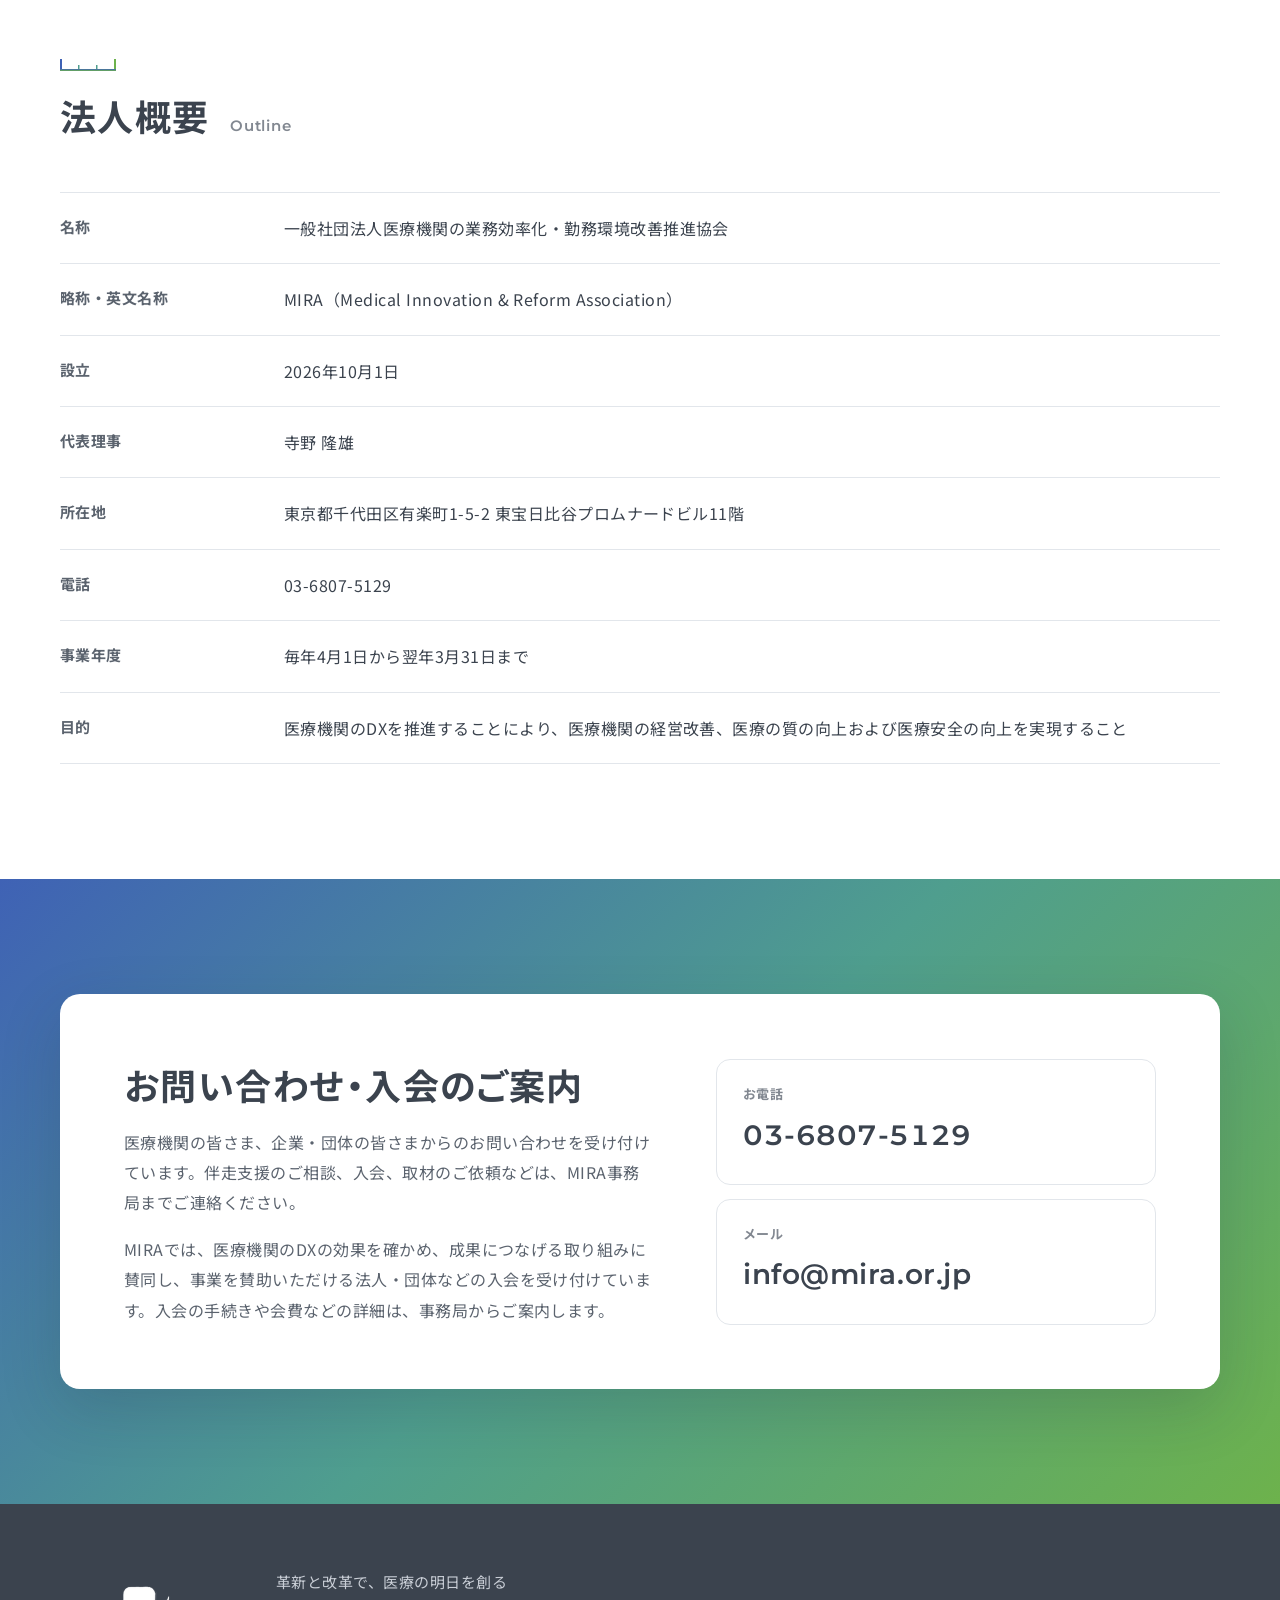
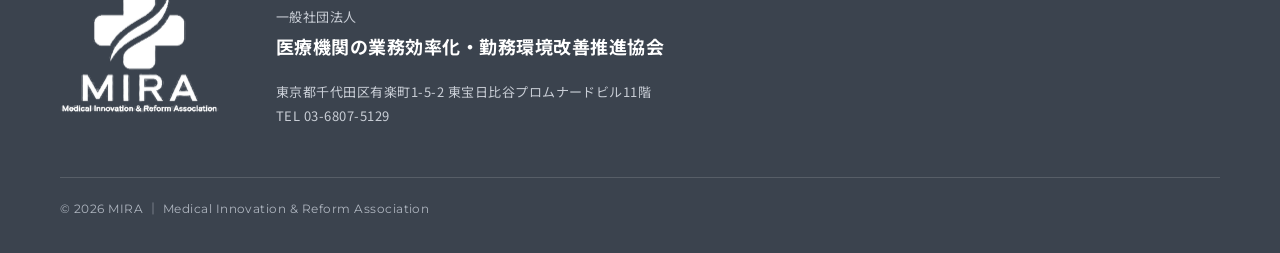
==== commit 9766d044: "Add files via upload" ====
--- a/index.html
+++ b/index.html
@@ -136,7 +136,7 @@
           <p class="section-head__en" lang="en">News</p>
         </header>
         <ul class="news">
-          <li class="news__item"><time class="news__date" datetime="2026-11">2026年11月</time><p>ホームページ（簡易版）を公開しました。</p></li>
+          <li class="news__item"><time class="news__date" datetime="2026-11">2026年11月</time><p>ホームページを公開しました。</p></li>
           <li class="news__item"><time class="news__date" datetime="2026-10-01">2026年10月1日</time><p><span class="org"><span>一般社団法人</span><span class="nowrap">医療機関の業務効率化・勤務環境改善推進協会</span></span>を設立しました。</p></li>
         </ul>
       </div>
@@ -152,7 +152,7 @@
         <div class="about">
           <div class="about__text prose">
             <p>医療機関では、経営改善、医療の質の向上、医療安全の向上の観点から、DXの必要性が高まっています。一方で、DXにかかる費用は「コスト」と受け止められがちです。</p>
-            <p>DXを「投資」として位置づけるには、導入後にどのような成果が生まれたのかを、根拠をもって示すことが欠かせません。けれども、効果を測る方法や、そのための人手・知見を、医療機関が単独で用意するのは容易ではありません。</p>
+            <p>DXを「投資」として位置づけるには、導入後にどのような成果が生まれたのかを、根拠をもって示すことが欠かせません。しかし、効果を測る方法や、そのための人手・知見を、医療機関が単独で用意するのは容易ではありません。</p>
             <p>MIRAは、立場の異なる関係者が参画できる協会として、知見・人材・情報を持ち寄り、DXの効果を確かめるための共通のものさしづくりと、医療機関への伴走に取り組みます。</p>
             <p class="about__notice">MIRAは民間の一般社団法人であり、法令に基づく評価・認定を行う機関ではありません。</p>
           </div>
@@ -261,25 +261,25 @@
         <div class="rep">
           <p class="rep__role">代表理事</p>
           <p class="rep__name">寺野 隆雄</p>
-          <p class="rep__aff">東京科学大学 名誉教授／筑波大学 名誉教授</p>
+          <p class="rep__aff"><span class="phrase">千葉商科大学 名誉教授</span>／<span class="phrase">東京工業大学 名誉教授</span>／<span class="phrase">筑波大学 名誉教授</span></p>
         </div>
         <h3 class="people-head">理事<span>（五十音順）</span></h3>
         <ul class="people">
-          <li class="person"><p class="person__name">織田 良正</p><p class="person__aff">織田病院 院長</p></li>
-          <li class="person"><p class="person__name">落合 慈之</p><p class="person__aff">東京医療保健大学 学事顧問<br><span class="phrase">（一社）医療トレーサビリティ推進協議会</span> <span class="phrase">理事長</span><br>元 NTT東日本関東病院 院長</p></li>
-          <li class="person"><p class="person__name">梶原 崇弘</p><p class="person__aff">板倉病院 理事長・院長</p></li>
-          <li class="person"><p class="person__name">小久保 欣哉</p><p class="person__aff">二松学舎大学 教授</p></li>
+          <li class="person"><p class="person__name">織田 良正</p><p class="person__aff"><span class="phrase">社会医療法人 祐愛会織田病院</span> <span class="phrase">院長</span></p></li>
+          <li class="person"><p class="person__name">落合 慈之</p><p class="person__aff">東京医療保健大学 学事顧問<br><span class="phrase">一般社団法人</span><span class="phrase">医療トレーサビリティ推進協議会</span> <span class="phrase">理事長</span><br>元 NTT東日本関東病院 院長</p></li>
+          <li class="person"><p class="person__name">梶原 崇弘</p><p class="person__aff"><span class="phrase">医療法人弘仁会 板倉病院</span> <span class="phrase">理事長・院長</span></p></li>
+          <li class="person"><p class="person__name">小久保 欣哉</p><p class="person__aff"><span class="phrase">二松学舎大学</span> <span class="phrase">国際政治経済学部</span> <span class="phrase">国際経営学科 教授</span></p></li>
           <li class="person"><p class="person__name">後藤 良平</p><p class="person__aff">A.T. カーニー株式会社 シニアパートナー</p></li>
           <li class="person"><p class="person__name">福島 靖正</p><p class="person__aff">元 厚生労働省 医務技監</p></li>
-          <li class="person"><p class="person__name">二川 一男</p><p class="person__aff">元 厚生労働省 事務次官</p></li>
-          <li class="person"><p class="person__name">宮田 俊男</p><p class="person__aff">早稲田大学理工学術院 客員教授</p></li>
+          <li class="person"><p class="person__name">二川 一男</p><p class="person__aff">元 厚生労働事務次官</p></li>
+          <li class="person"><p class="person__name">宮田 俊男</p><p class="person__aff"><span class="phrase">早稲田大学</span> <span class="phrase">先端生命医科学センター</span> <span class="phrase">研究院客員教授</span></p></li>
         </ul>
         <div class="people-sub">
           <div>
             <h3 class="people-head">アドバイザー</h3>
             <ul class="people people--2">
-              <li class="person"><p class="person__name">加藤 浩晃</p><p class="person__aff">デジタルハリウッド大学大学院 特任教授</p></li>
-              <li class="person"><p class="person__name">吉村 健佑</p><p class="person__aff">千葉大学医学部附属病院<br>次世代医療構想センター長</p></li>
+              <li class="person"><p class="person__name">加藤 浩晃</p><p class="person__aff">デジタルハリウッド大学大学院 特任教授<br><span class="phrase">東京科学大学医学部</span> <span class="phrase">臨床教授</span><br><span class="phrase">アイリス株式会社</span> <span class="phrase">共同創業者・取締役副社長</span><span class="phrase">CSO（最高戦略責任者）</span></p></li>
+              <li class="person"><p class="person__name">吉村 健佑</p><p class="person__aff"><span class="phrase">千葉大学医学部附属病院</span> <span class="phrase">次世代医療構想センター長・特任教授</span><br><span class="phrase">慶應義塾大学医学部</span> <span class="phrase">医療サステナビリティセンター</span> <span class="phrase">特任教授</span></p></li>
             </ul>
           </div>
           <div>
@@ -317,7 +317,7 @@
       <div class="container contact__grid">
         <div class="contact__intro">
           <h2 class="contact__title" id="contact-title"><span class="phrase">お問い合わせ・</span><span class="phrase">入会のご案内</span></h2>
-          <p>伴走支援のご相談、入会、取材のご依頼などは、MIRA事務局までご連絡ください。</p>
+          <p>医療機関の皆さま、企業・団体の皆さまからのお問い合わせを受け付けています。伴走支援のご相談、入会、取材のご依頼などは、MIRA事務局までご連絡ください。</p>
           <p>MIRAでは、医療機関のDXの効果を確かめ、成果につなげる取り組みに賛同し、事業を賛助いただける法人・団体などの入会を受け付けています。入会の手続きや会費などの詳細は、事務局からご案内します。</p>
         </div>
         <div class="contact__channels">
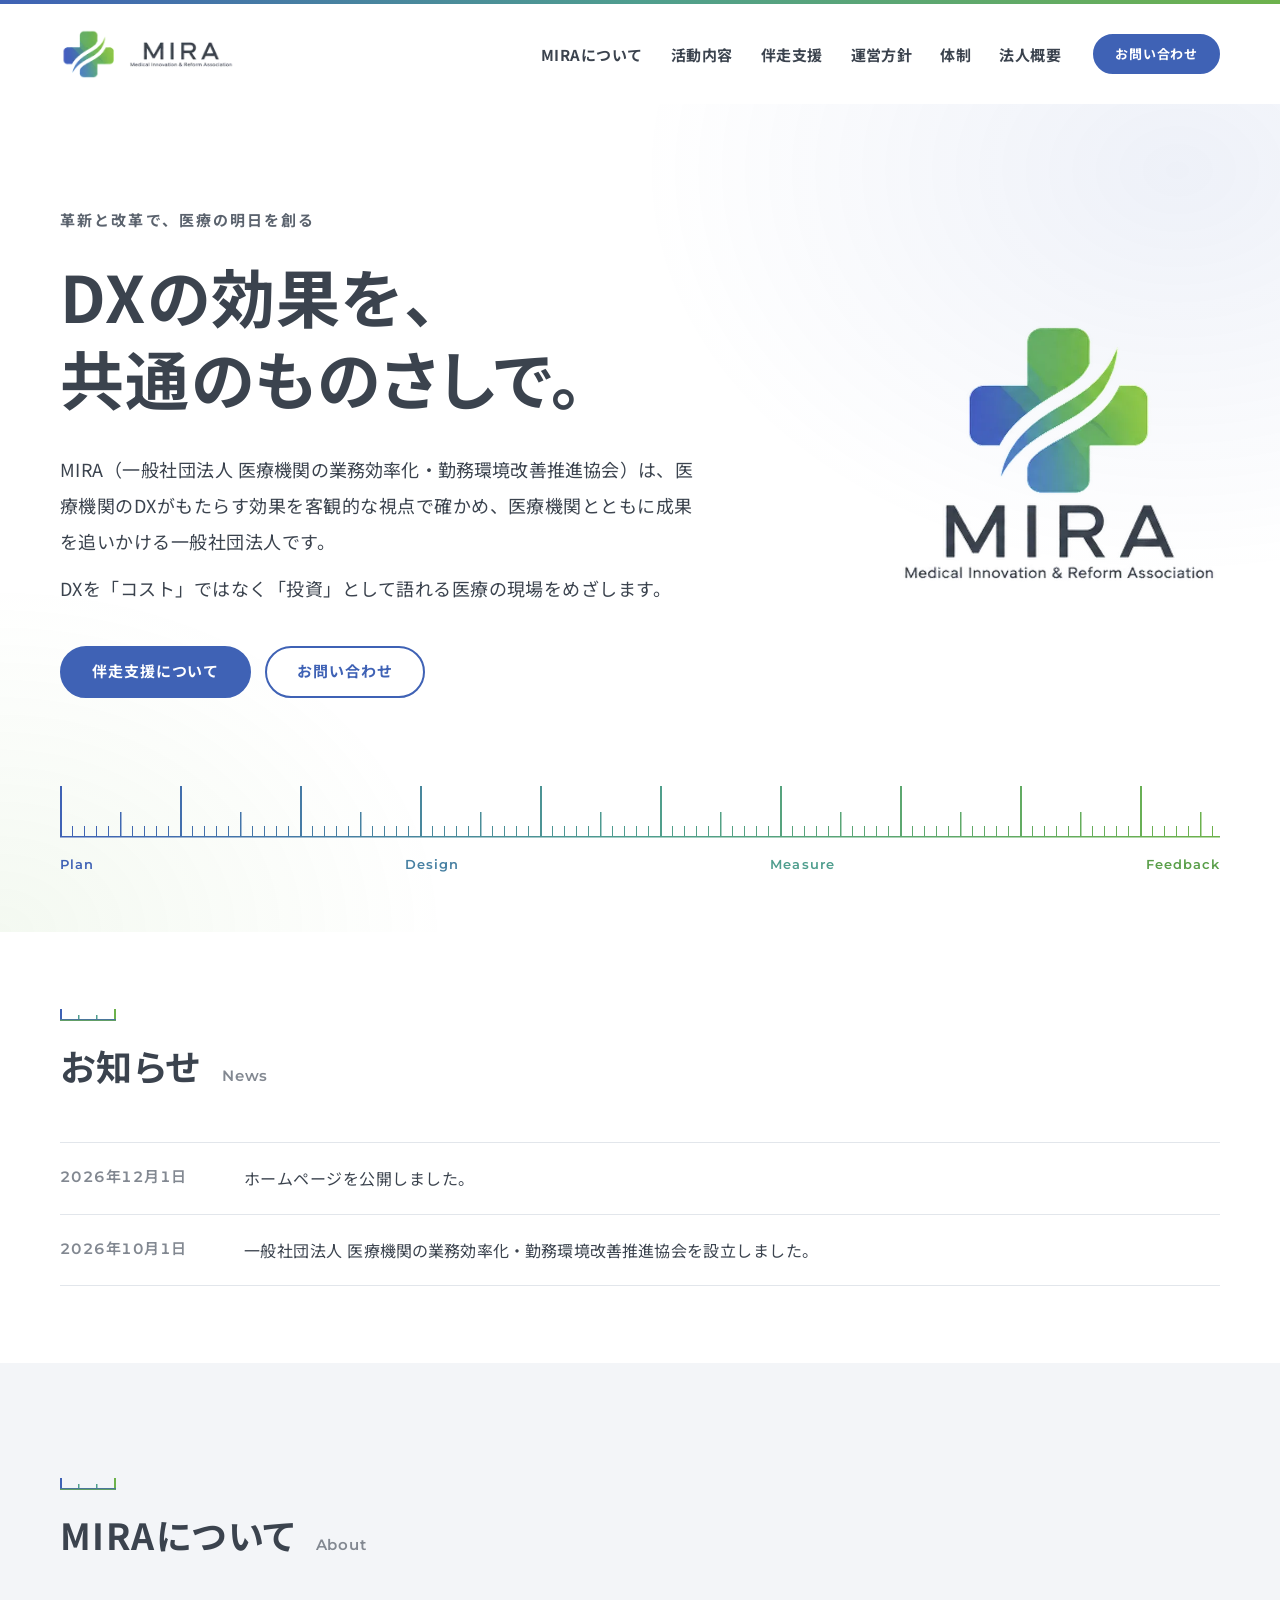
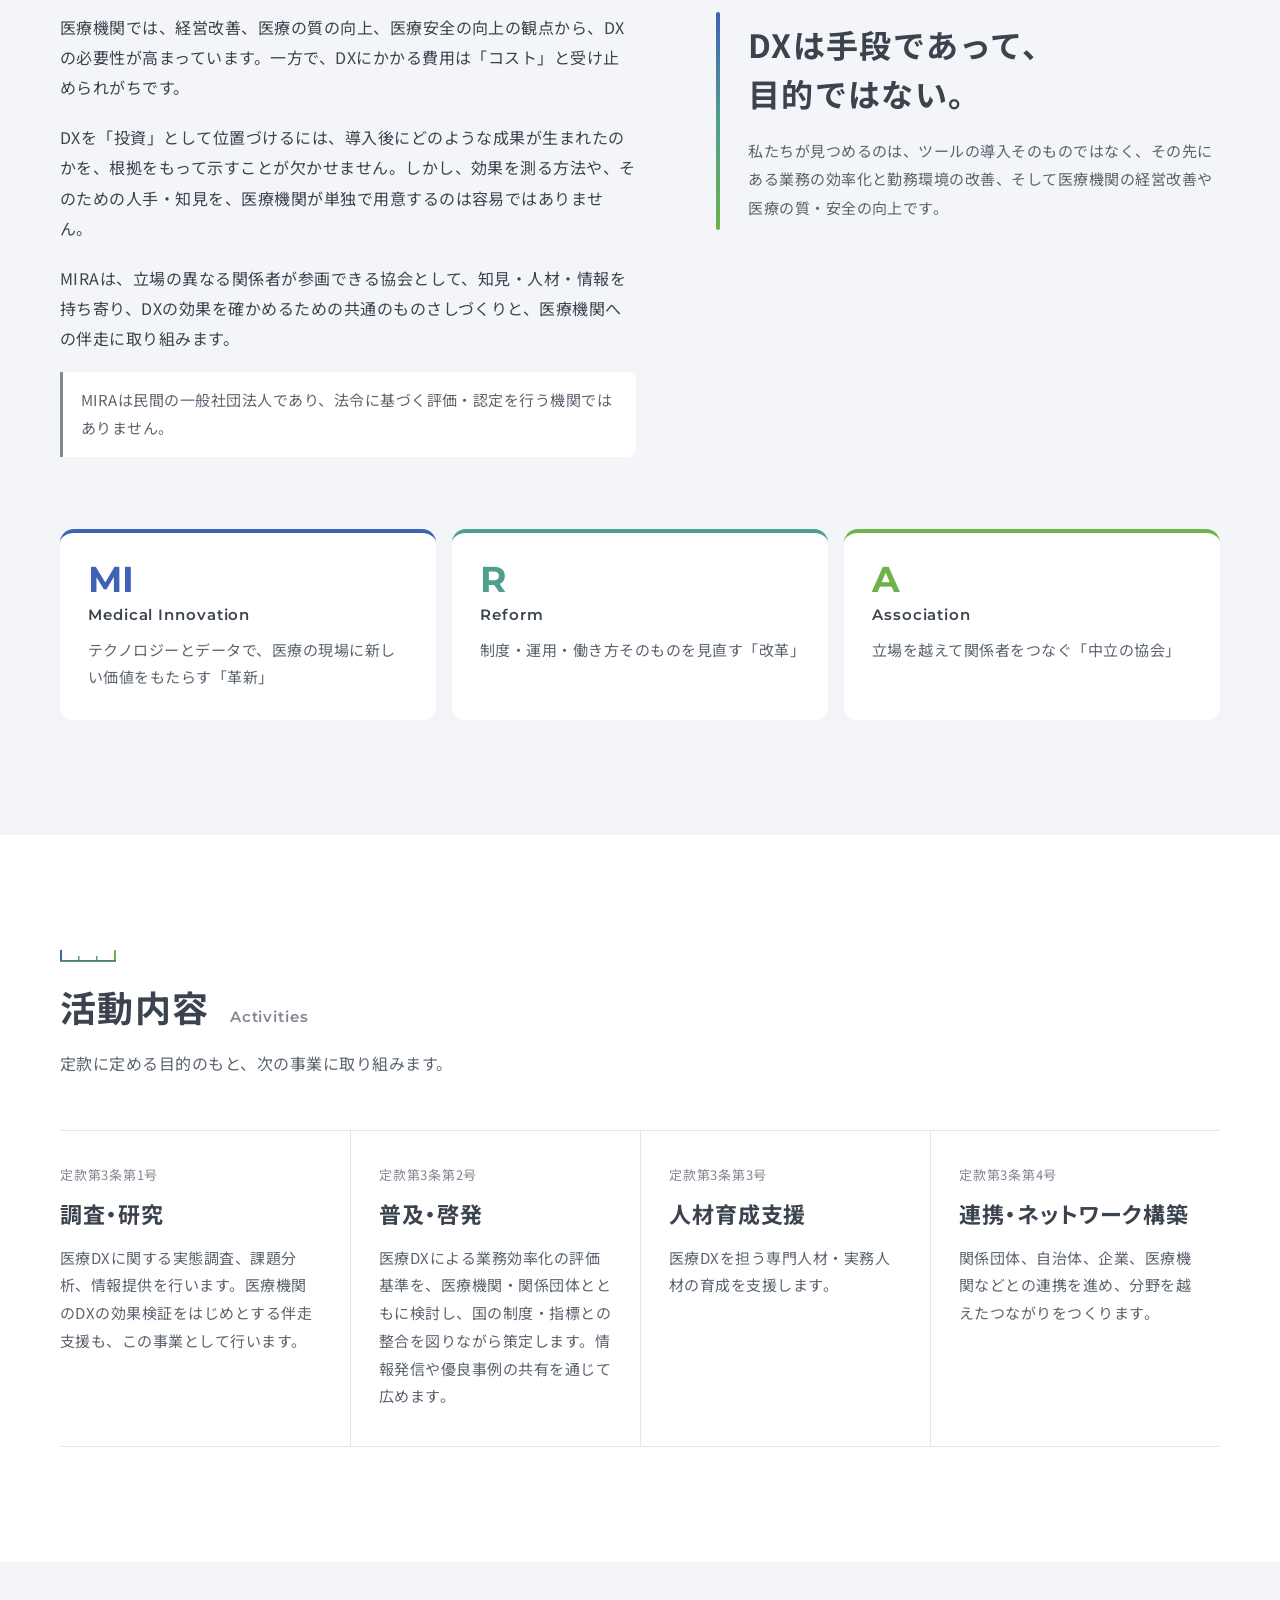
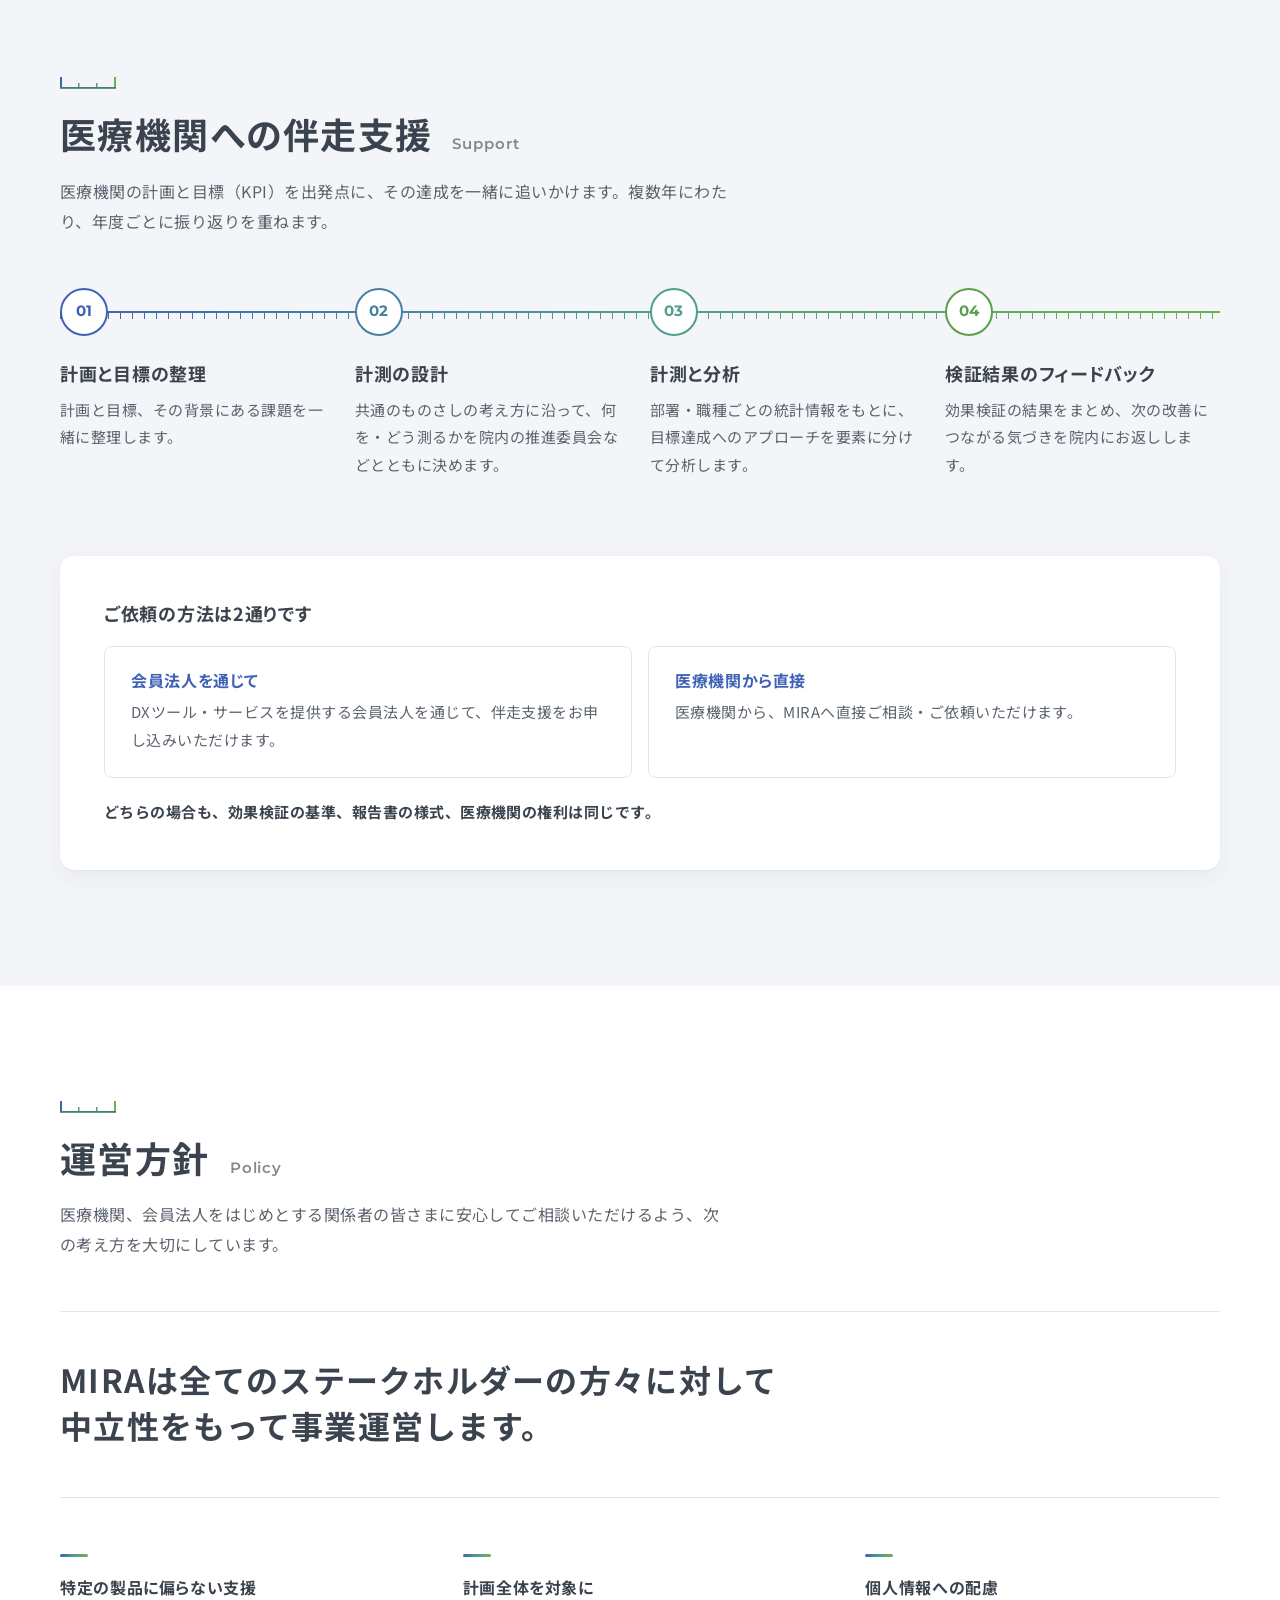
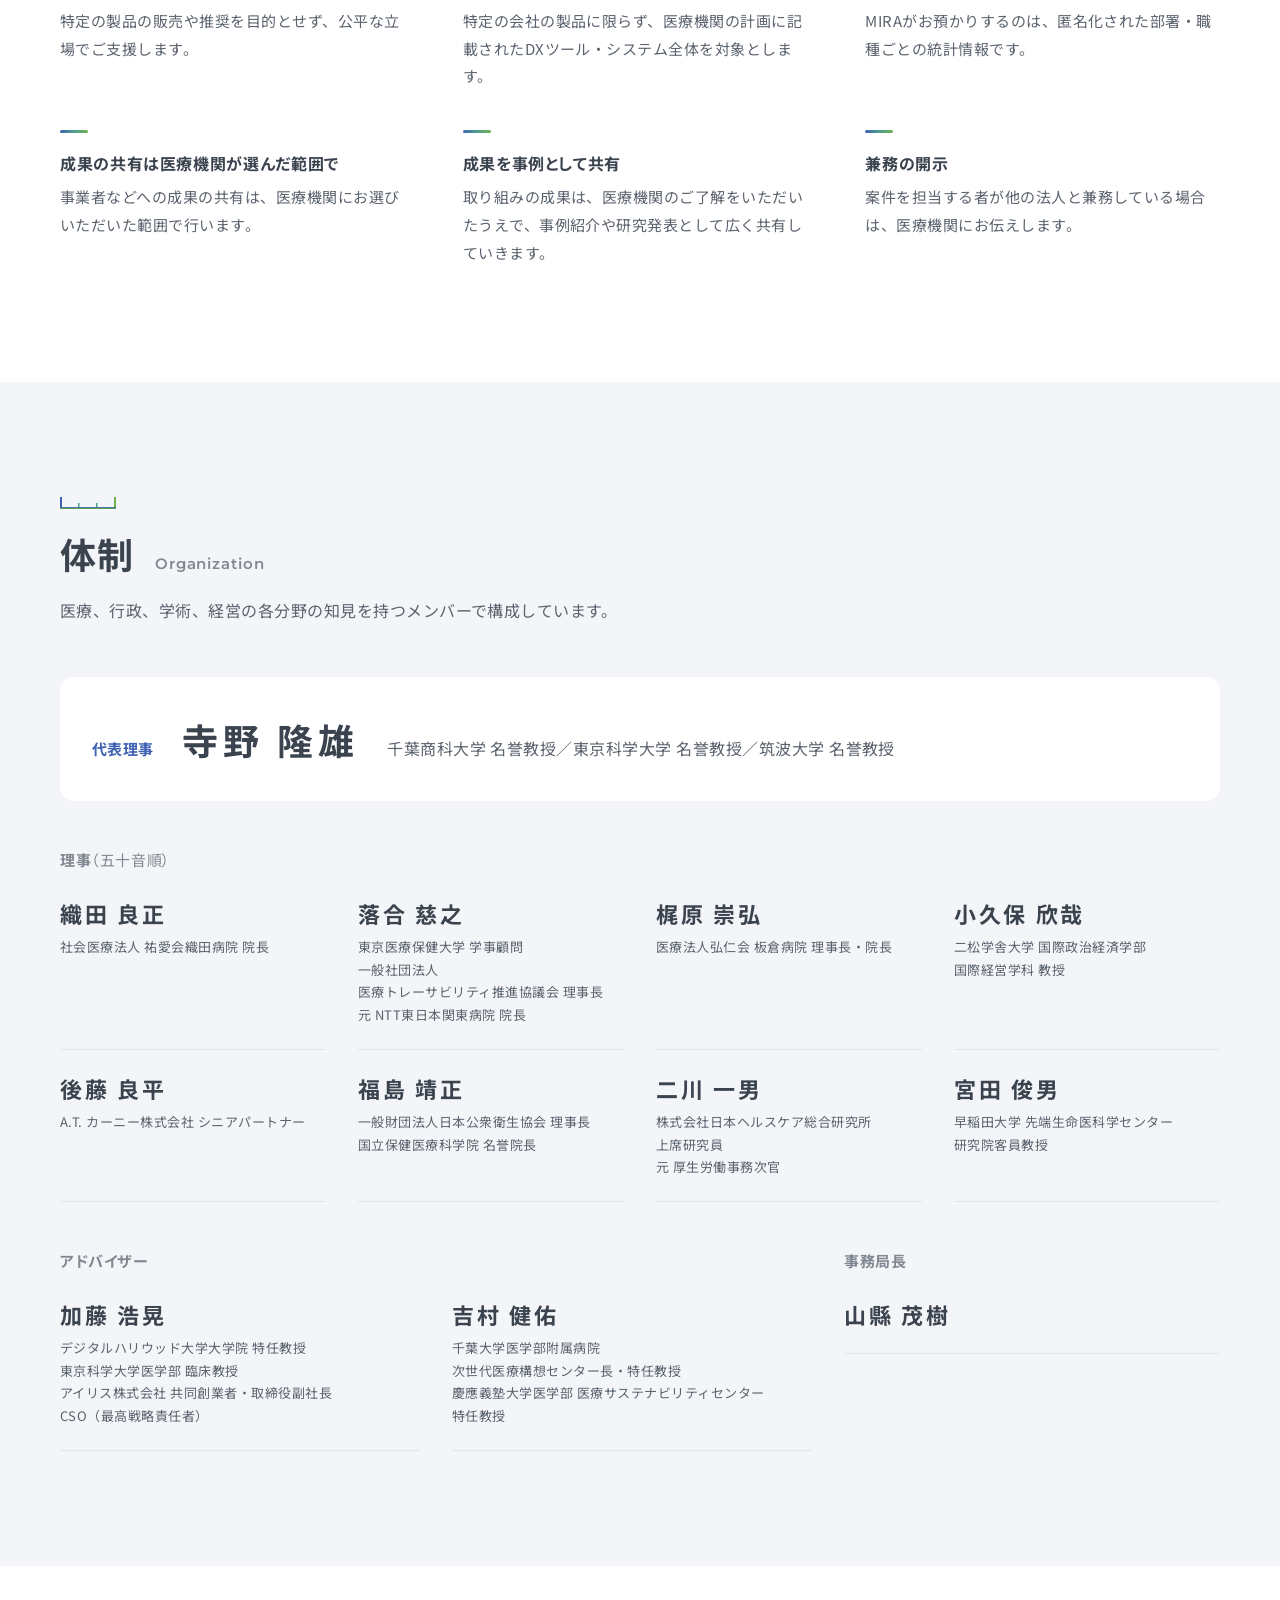
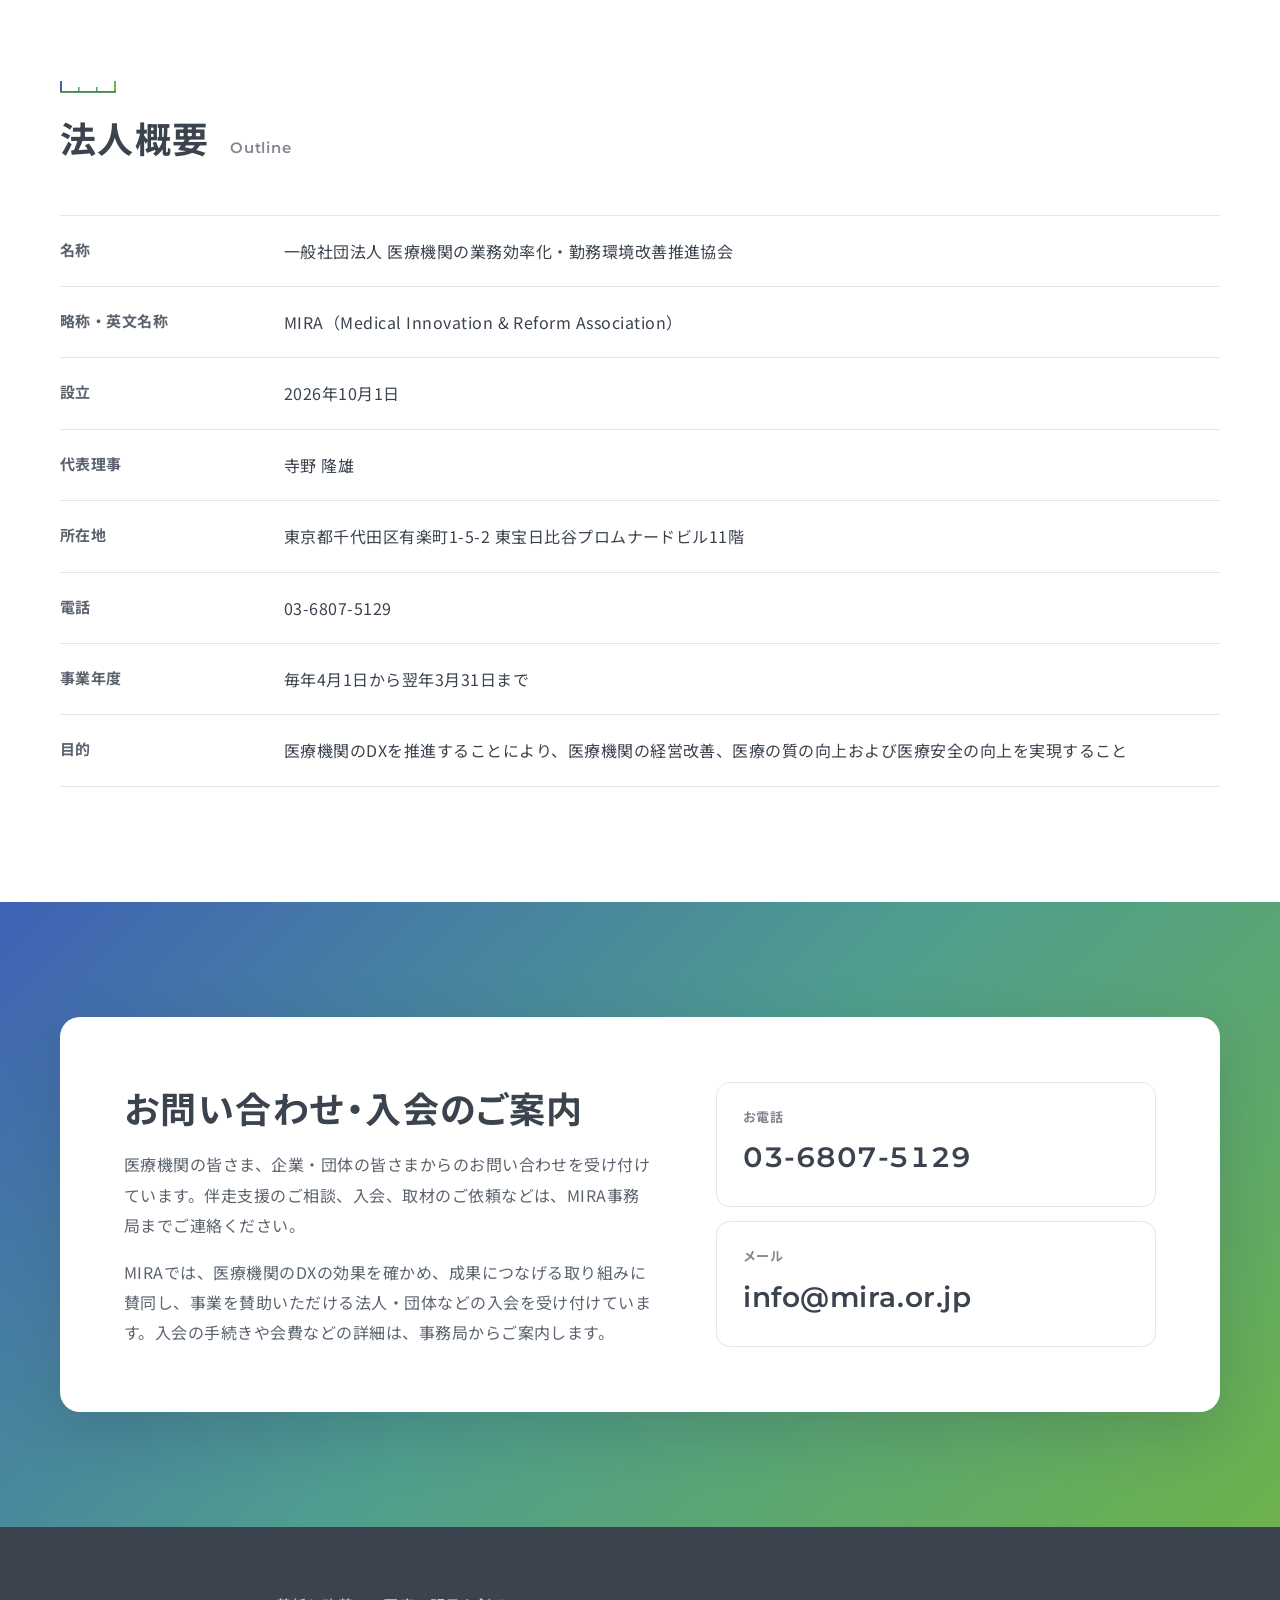
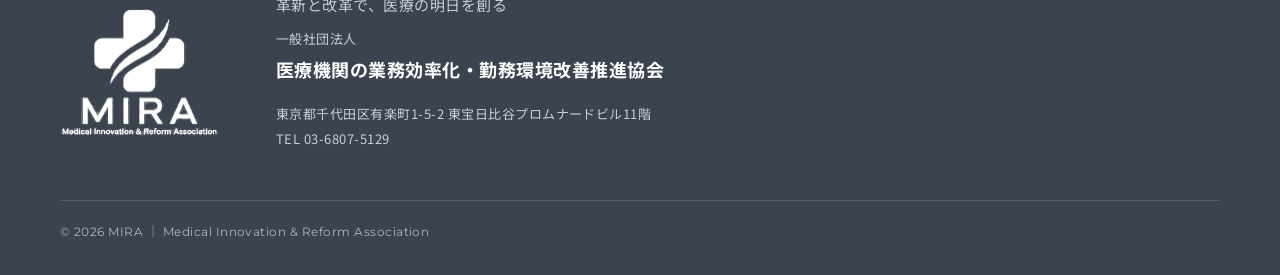
==== commit 7591347b: "Add files via upload" ====
--- a/index.html
+++ b/index.html
@@ -3,20 +3,19 @@
 <head>
   <meta charset="utf-8">
   <meta name="viewport" content="width=device-width, initial-scale=1, viewport-fit=cover">
-  <title>MIRA｜一般社団法人医療機関の業務効率化・勤務環境改善推進協会</title>
-  <meta name="description" content="MIRA（一般社団法人医療機関の業務効率化・勤務環境改善推進協会）は、医療機関のDXがもたらす効果を客観的な視点で確かめ、医療機関とともに成果を追いかける一般社団法人です。">
+  <title>MIRA｜一般社団法人 医療機関の業務効率化・勤務環境改善推進協会</title>
+  <meta name="description" content="MIRA（一般社団法人 医療機関の業務効率化・勤務環境改善推進協会）は、医療機関のDXがもたらす効果を客観的な視点で確かめ、医療機関とともに成果を追いかける一般社団法人です。">
   <meta name="theme-color" content="#3F62B5">
   <meta name="color-scheme" content="light">
-  <!-- TODO: 本番ドメイン確定後に差し替え（canonical / og:url / og:image） -->
-  <link rel="canonical" href="https://mira-site-9bs.pages.dev/">
+  <link rel="canonical" href="https://mira.or.jp/">
 
   <meta property="og:type" content="website">
   <meta property="og:site_name" content="MIRA">
   <meta property="og:locale" content="ja_JP">
   <meta property="og:title" content="MIRA｜医療機関の業務効率化・勤務環境改善推進協会">
   <meta property="og:description" content="革新と改革で、医療の明日を創る。DXの効果を、共通のものさしで。">
-  <meta property="og:url" content="https://mira-site-9bs.pages.dev/">
-  <meta property="og:image" content="https://mira-site-9bs.pages.dev/assets/img/ogp.png">
+  <meta property="og:url" content="https://mira.or.jp/">
+  <meta property="og:image" content="https://mira.or.jp/assets/img/ogp.png">
   <meta property="og:image:width" content="1200">
   <meta property="og:image:height" content="630">
   <meta name="twitter:card" content="summary_large_image">
@@ -41,8 +40,8 @@
     "@type": "Organization",
     "name": "一般社団法人医療機関の業務効率化・勤務環境改善推進協会",
     "alternateName": ["MIRA", "Medical Innovation & Reform Association"],
-    "url": "https://mira-site-9bs.pages.dev/",
-    "logo": "https://mira-site-9bs.pages.dev/assets/img/logo-v.webp",
+    "url": "https://mira.or.jp/",
+    "logo": "https://mira.or.jp/assets/img/logo-v.webp",
     "foundingDate": "2026-10-01",
     "telephone": "+81-3-6807-5129",
     "address": {
@@ -88,7 +87,7 @@
         <div class="hero__copy">
           <p class="hero__tagline">革新と改革で、医療の明日を創る</p>
           <h1 class="hero__title" id="hero-title"><span class="phrase">DXの効果を、</span><br><span class="phrase">共通のものさしで。</span></h1>
-          <p class="hero__lead">MIRA（<span class="org"><span>一般社団法人</span><span class="nowrap">医療機関の業務効率化・勤務環境改善推進協会）</span></span>は、医療機関のDXがもたらす効果を客観的な視点で確かめ、医療機関とともに成果を追いかける一般社団法人です。</p>
+          <p class="hero__lead">MIRA（<span class="org"><span>一般社団法人</span> <span class="nowrap">医療機関の業務効率化・勤務環境改善推進協会）</span></span>は、医療機関のDXがもたらす効果を客観的な視点で確かめ、医療機関とともに成果を追いかける一般社団法人です。</p>
           <p class="hero__lead">DXを「コスト」ではなく「投資」として語れる医療の現場をめざします。</p>
           <div class="hero__actions">
             <a class="button button--primary" href="#support">伴走支援について</a>
@@ -136,8 +135,8 @@
           <p class="section-head__en" lang="en">News</p>
         </header>
         <ul class="news">
-          <li class="news__item"><time class="news__date" datetime="2026-11">2026年11月</time><p>ホームページを公開しました。</p></li>
-          <li class="news__item"><time class="news__date" datetime="2026-10-01">2026年10月1日</time><p><span class="org"><span>一般社団法人</span><span class="nowrap">医療機関の業務効率化・勤務環境改善推進協会</span></span>を設立しました。</p></li>
+          <li class="news__item"><time class="news__date" datetime="2026-12-01">2026年12月1日</time><p>ホームページを公開しました。</p></li>
+          <li class="news__item"><time class="news__date" datetime="2026-10-01">2026年10月1日</time><p><span class="org"><span>一般社団法人</span> <span class="nowrap">医療機関の業務効率化・勤務環境改善推進協会</span></span>を設立しました。</p></li>
         </ul>
       </div>
     </section>
@@ -257,11 +256,10 @@
           <p class="section-head__en" lang="en">Organization</p>
           <p class="section-head__lead">医療、行政、学術、経営の各分野の知見を持つメンバーで構成しています。</p>
         </header>
-        <!-- TODO: 肩書きは掲載前に各理事・アドバイザーの了承と最新情報の確認が必要 -->
         <div class="rep">
           <p class="rep__role">代表理事</p>
           <p class="rep__name">寺野 隆雄</p>
-          <p class="rep__aff"><span class="phrase">千葉商科大学 名誉教授</span>／<span class="phrase">東京工業大学 名誉教授</span>／<span class="phrase">筑波大学 名誉教授</span></p>
+          <p class="rep__aff"><span class="phrase">千葉商科大学 名誉教授</span>／<span class="phrase">東京科学大学 名誉教授</span>／<span class="phrase">筑波大学 名誉教授</span></p>
         </div>
         <h3 class="people-head">理事<span>（五十音順）</span></h3>
         <ul class="people">
@@ -270,8 +268,8 @@
           <li class="person"><p class="person__name">梶原 崇弘</p><p class="person__aff"><span class="phrase">医療法人弘仁会 板倉病院</span> <span class="phrase">理事長・院長</span></p></li>
           <li class="person"><p class="person__name">小久保 欣哉</p><p class="person__aff"><span class="phrase">二松学舎大学</span> <span class="phrase">国際政治経済学部</span> <span class="phrase">国際経営学科 教授</span></p></li>
           <li class="person"><p class="person__name">後藤 良平</p><p class="person__aff">A.T. カーニー株式会社 シニアパートナー</p></li>
-          <li class="person"><p class="person__name">福島 靖正</p><p class="person__aff">元 厚生労働省 医務技監</p></li>
-          <li class="person"><p class="person__name">二川 一男</p><p class="person__aff">元 厚生労働事務次官</p></li>
+          <li class="person"><p class="person__name">福島 靖正</p><p class="person__aff"><span class="phrase">一般財団法人日本公衆衛生協会</span> <span class="phrase">理事長</span><br><span class="phrase">国立保健医療科学院</span> <span class="phrase">名誉院長</span></p></li>
+          <li class="person"><p class="person__name">二川 一男</p><p class="person__aff"><span class="phrase">株式会社日本ヘルスケア総合研究所</span> <span class="phrase">上席研究員</span><br>元 厚生労働事務次官</p></li>
           <li class="person"><p class="person__name">宮田 俊男</p><p class="person__aff"><span class="phrase">早稲田大学</span> <span class="phrase">先端生命医科学センター</span> <span class="phrase">研究院客員教授</span></p></li>
         </ul>
         <div class="people-sub">
@@ -300,7 +298,7 @@
           <p class="section-head__en" lang="en">Outline</p>
         </header>
         <dl class="outline">
-          <div class="outline__row"><dt>名称</dt><dd><span class="nowrap">一般社団法人</span><span class="nowrap">医療機関の業務効率化・勤務環境改善推進協会</span></dd></div>
+          <div class="outline__row"><dt>名称</dt><dd><span class="nowrap">一般社団法人</span> <span class="nowrap">医療機関の業務効率化・勤務環境改善推進協会</span></dd></div>
           <div class="outline__row"><dt>略称・英文名称</dt><dd>MIRA（Medical Innovation &amp; Reform Association）</dd></div>
           <div class="outline__row"><dt>設立</dt><dd>2026年10月1日</dd></div>
           <div class="outline__row"><dt>代表理事</dt><dd>寺野 隆雄</dd></div>
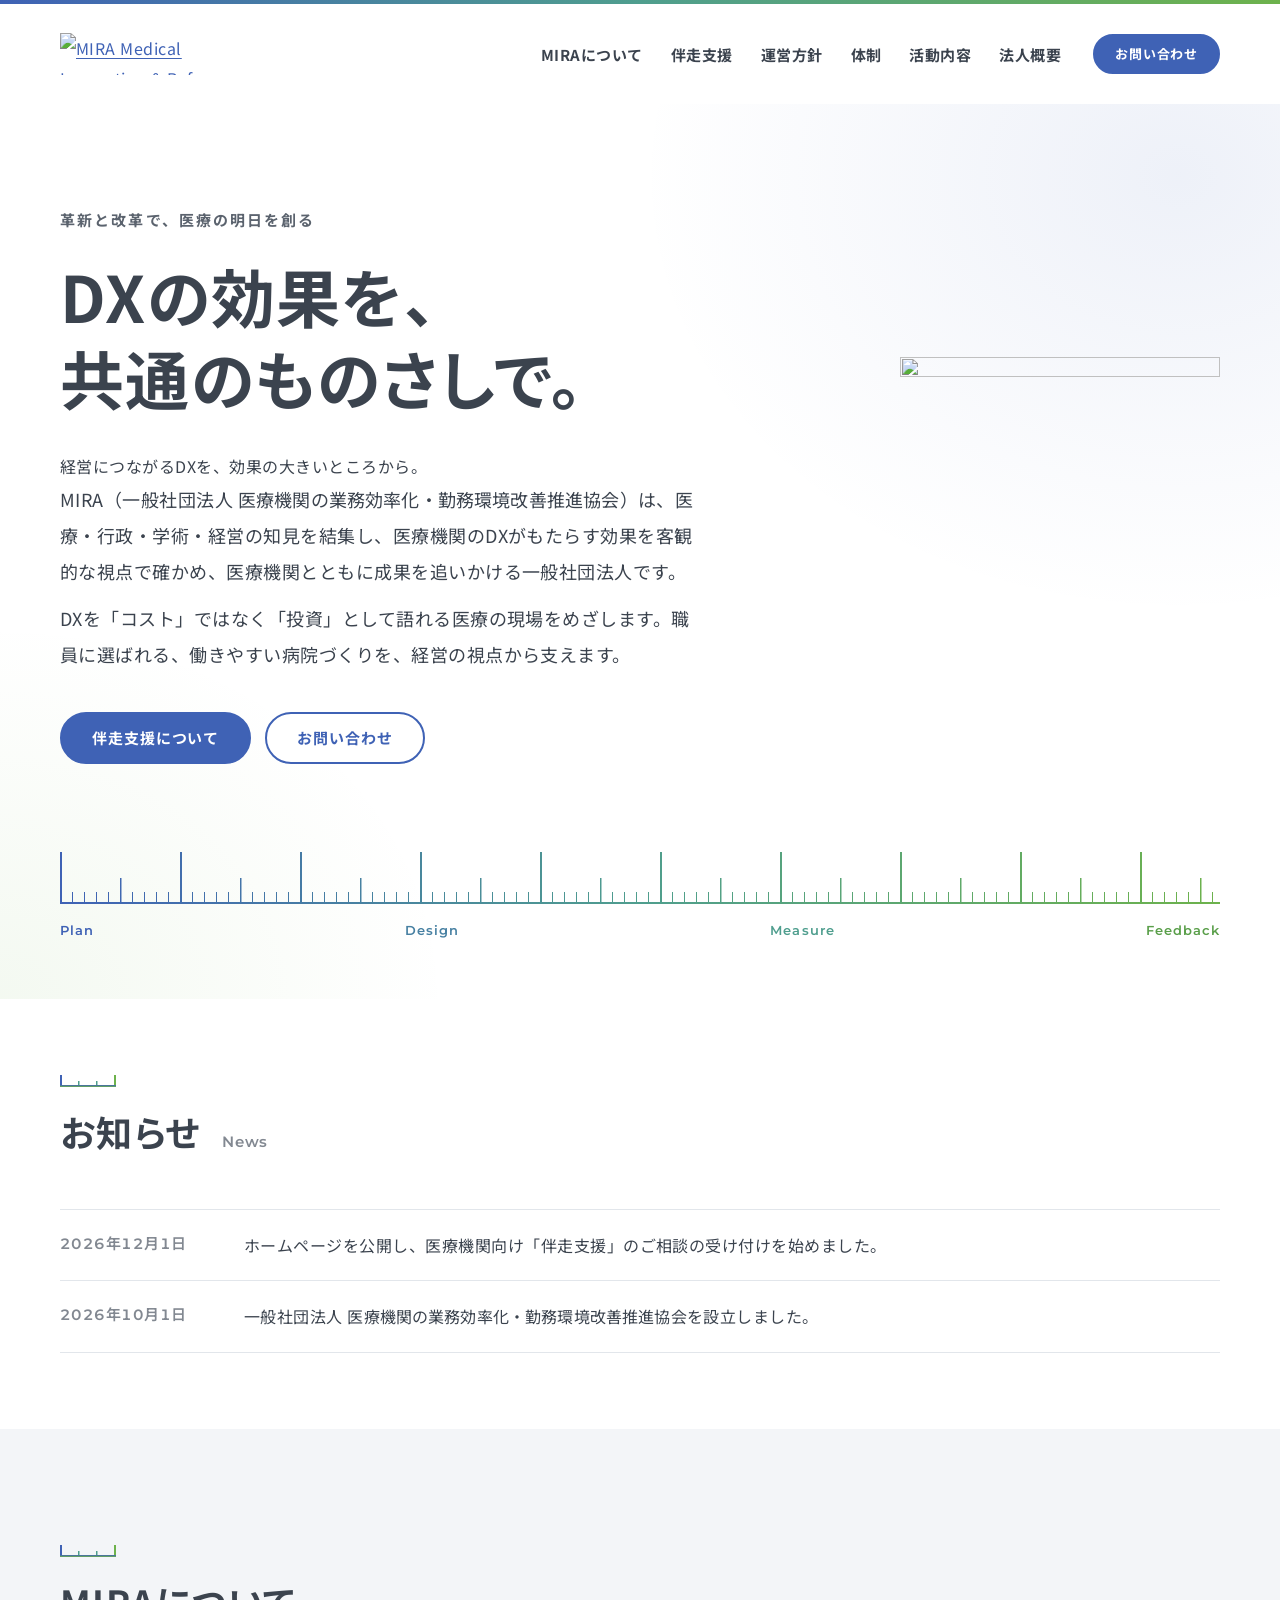
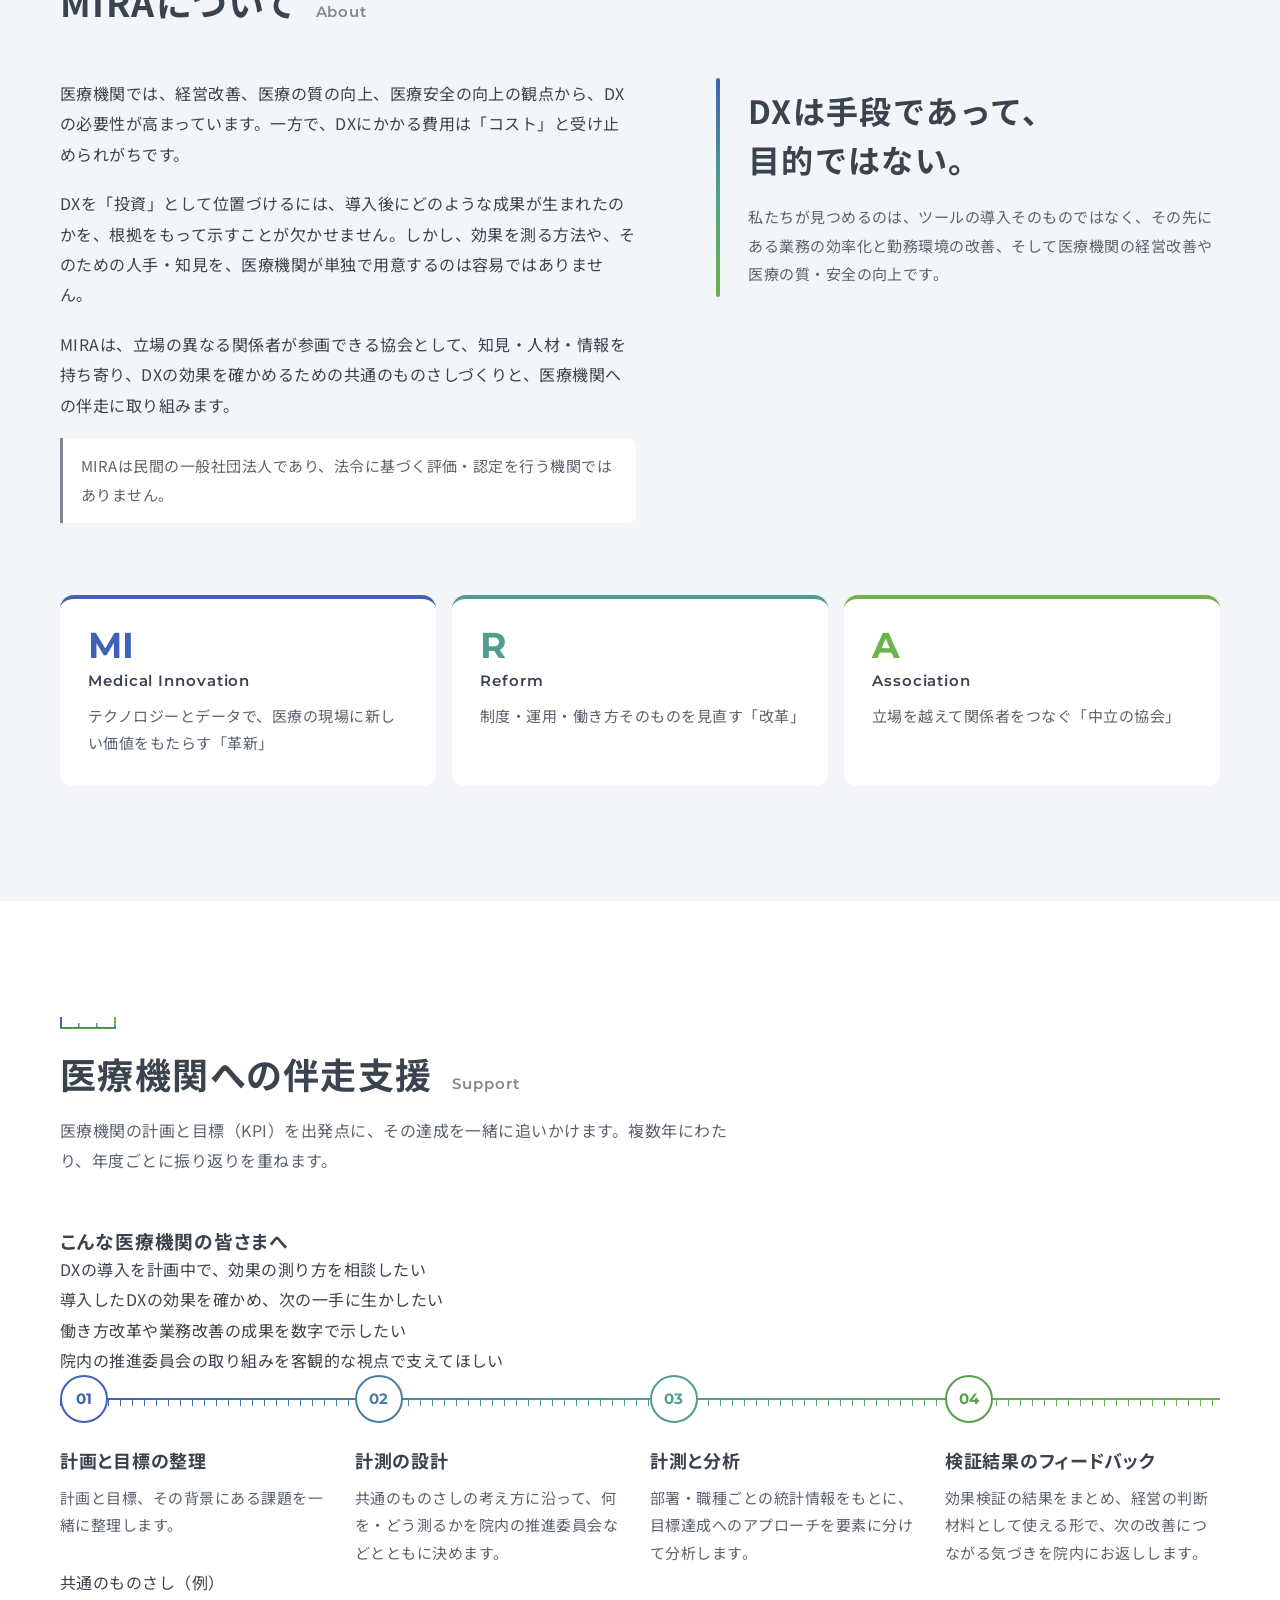
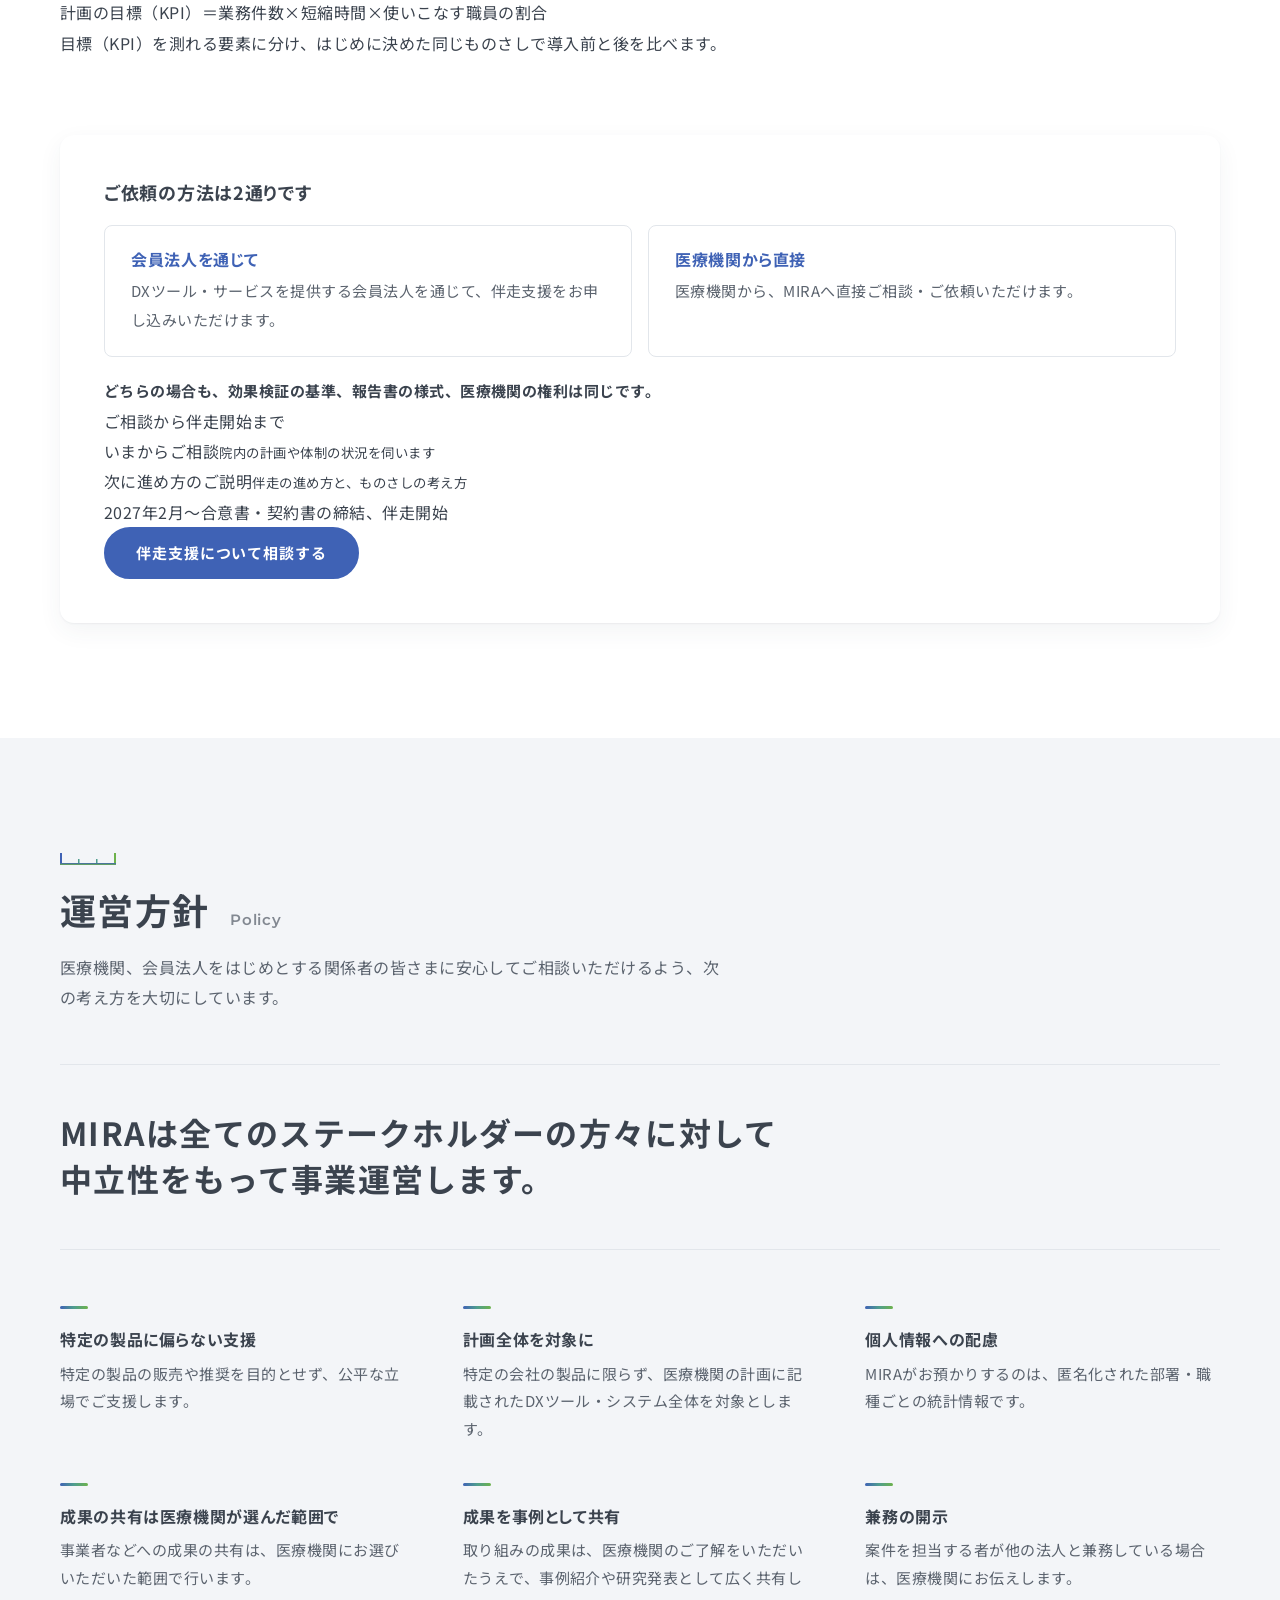
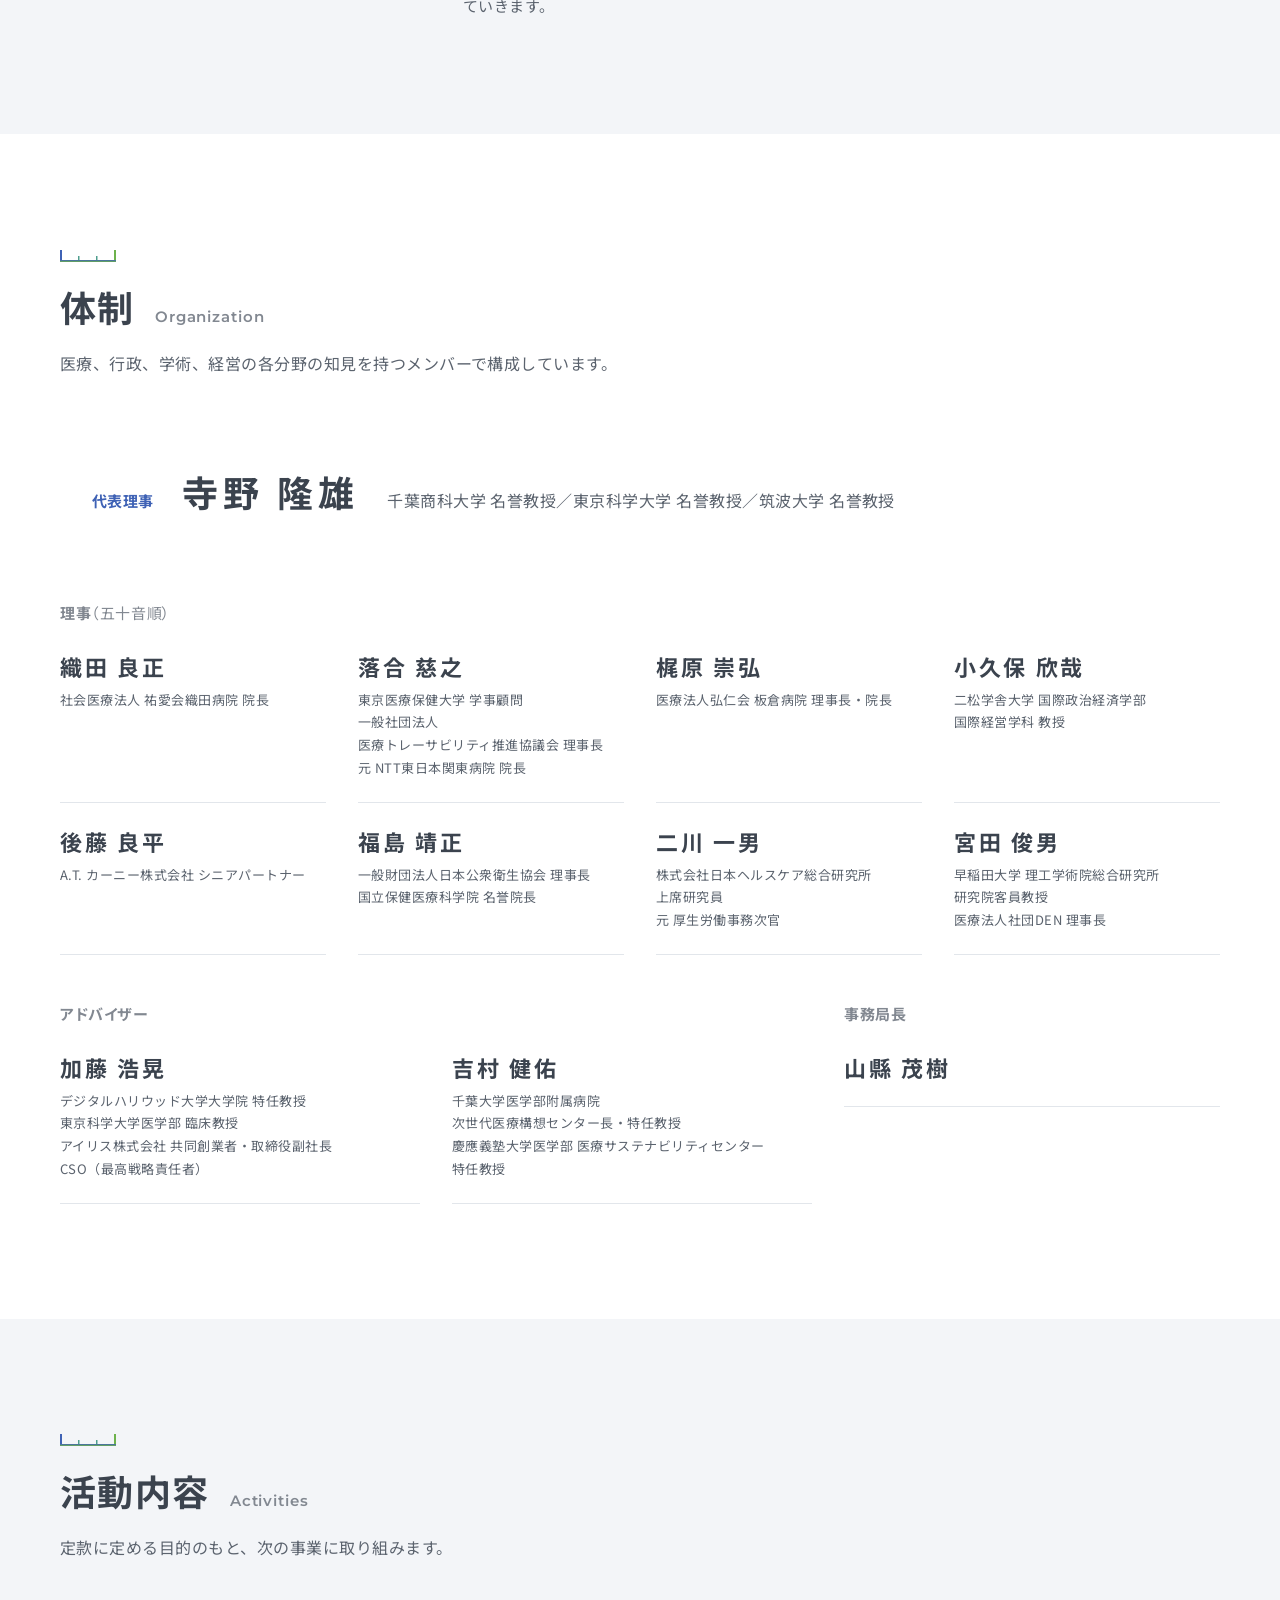
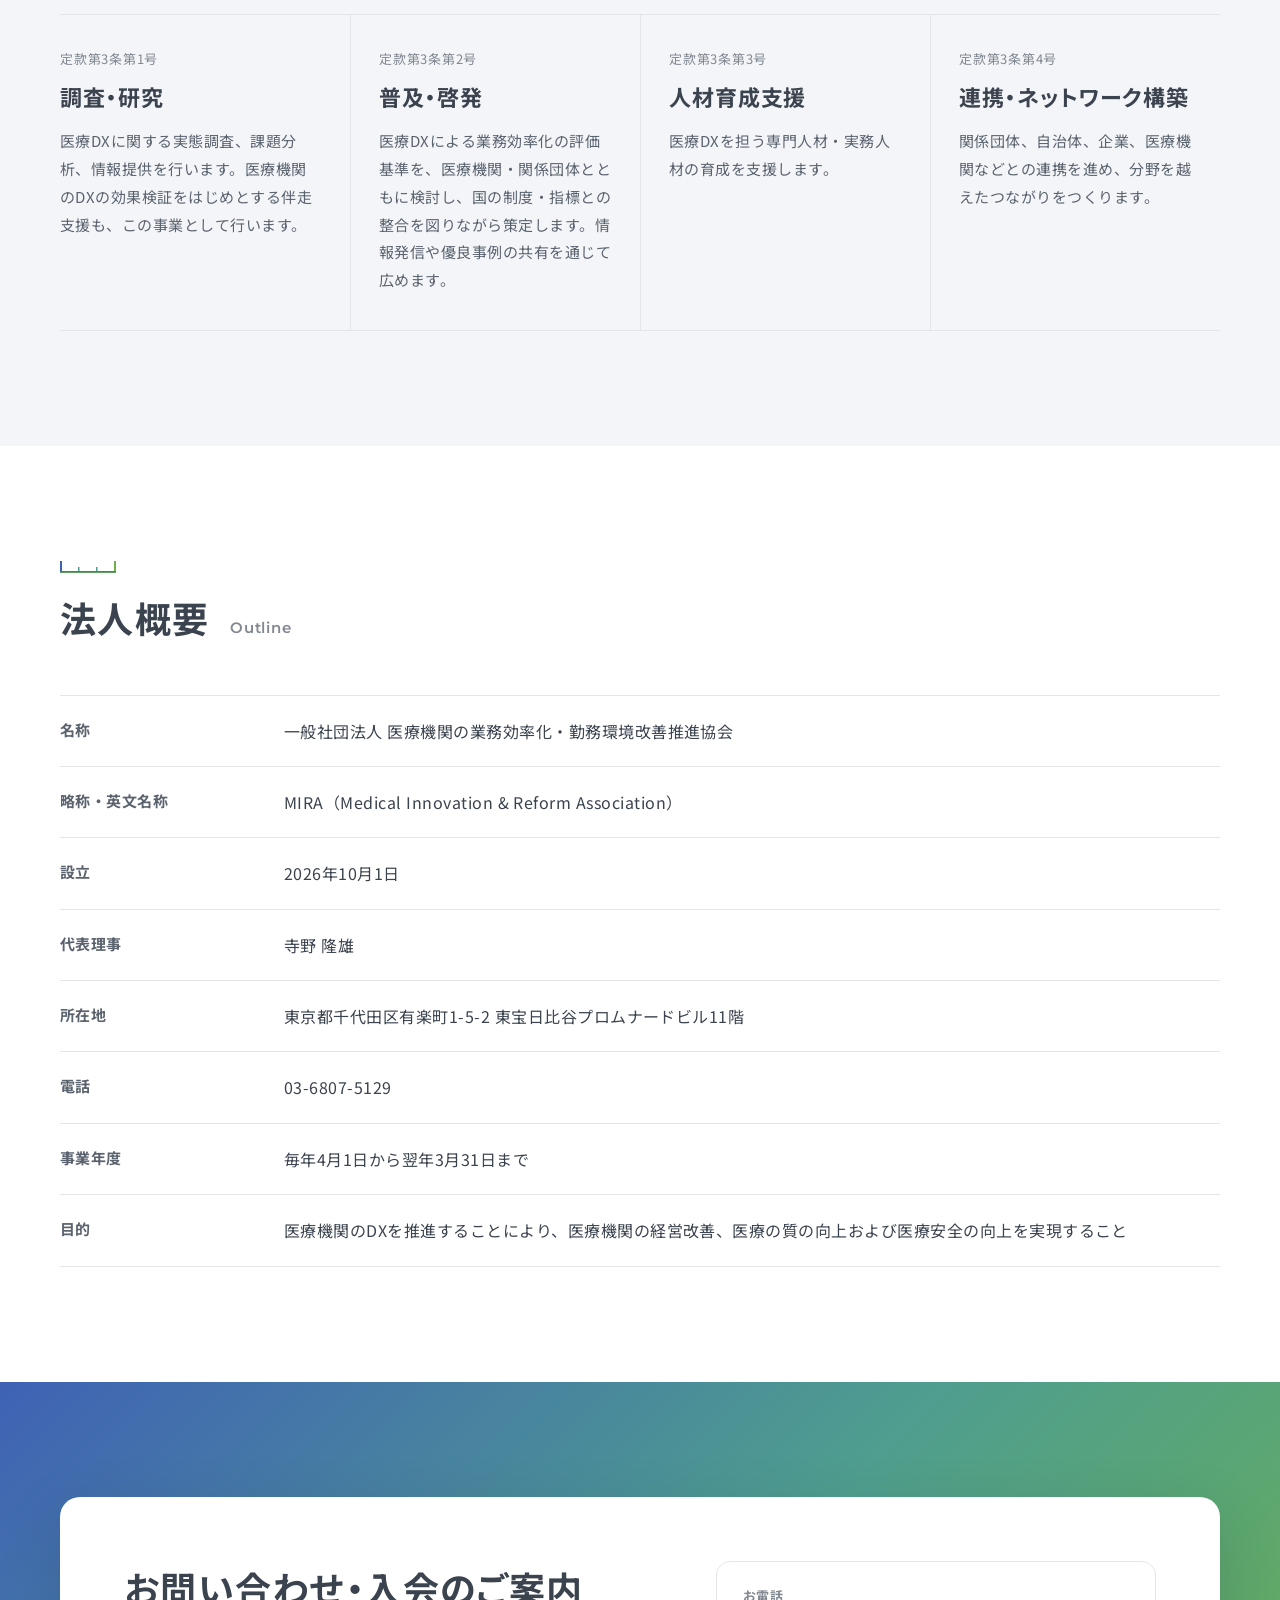
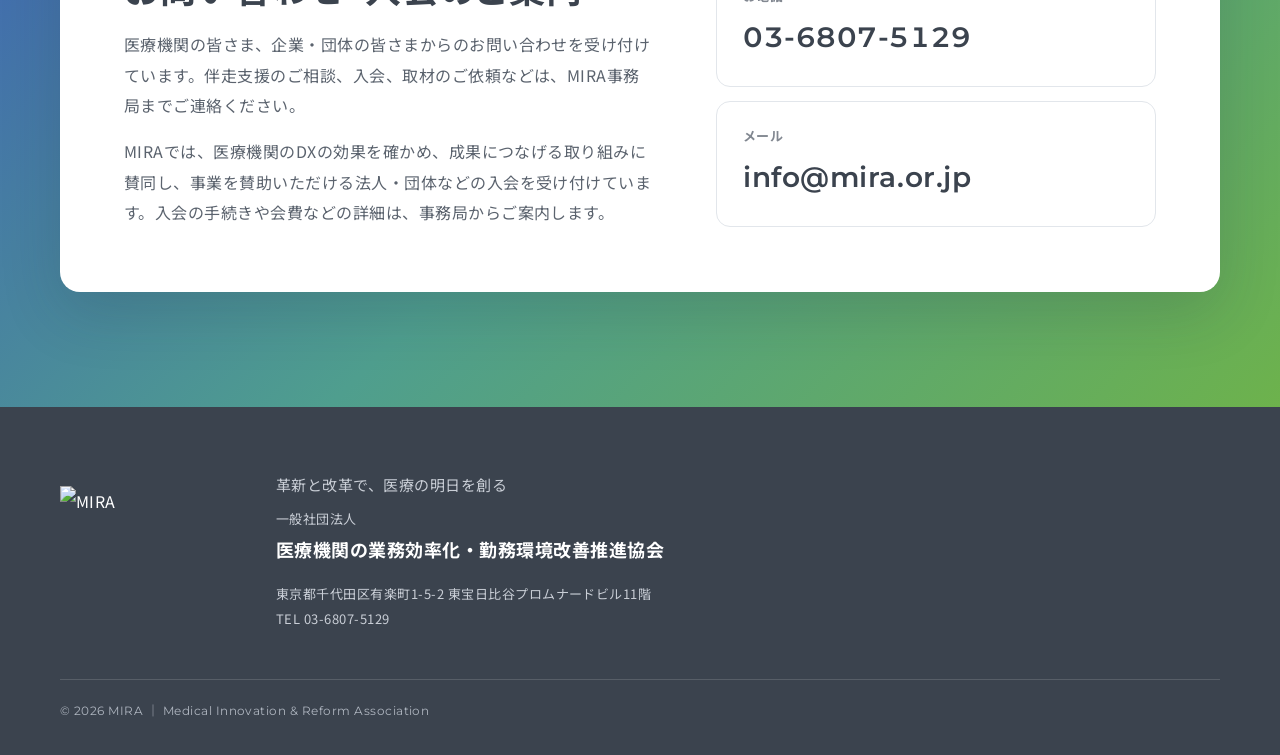
==== commit f75d9f63: "Add files via upload" ====
--- a/index.html
+++ b/index.html
@@ -30,7 +30,7 @@
   <link rel="stylesheet" href="https://fonts.googleapis.com/css2?family=Montserrat:wght@600;700&family=Noto+Sans+JP:wght@400;700&display=swap" media="print" onload="this.media='all'">
   <noscript><link rel="stylesheet" href="https://fonts.googleapis.com/css2?family=Montserrat:wght@600;700&family=Noto+Sans+JP:wght@400;700&display=swap"></noscript>
 
-  <link rel="preload" href="/assets/img/logo-h.webp" as="image" type="image/webp">
+  <link rel="preload" href="/assets/img/logo/MIRA_logo_horizontal_full.svg" as="image" type="image/svg+xml">
   <link rel="stylesheet" href="/assets/css/style.css">
   <script src="/assets/js/main.js" defer></script>
 
@@ -41,7 +41,7 @@
     "name": "一般社団法人医療機関の業務効率化・勤務環境改善推進協会",
     "alternateName": ["MIRA", "Medical Innovation & Reform Association"],
     "url": "https://mira.or.jp/",
-    "logo": "https://mira.or.jp/assets/img/logo-v.webp",
+    "logo": "https://mira.or.jp/assets/img/logo/MIRA_logo_vertical_full.png",
     "foundingDate": "2026-10-01",
     "telephone": "+81-3-6807-5129",
     "address": {
@@ -60,7 +60,7 @@
   <header class="site-header" data-header>
     <div class="container site-header__inner">
       <a class="site-header__logo" href="/" aria-label="MIRA ホーム">
-        <img src="/assets/img/logo-h.webp" alt="MIRA Medical Innovation &amp; Reform Association" width="400" height="115">
+        <img src="/assets/img/logo/MIRA_logo_horizontal_full.svg" alt="MIRA Medical Innovation &amp; Reform Association" width="810" height="200">
       </a>
       <button class="nav-toggle" type="button" aria-expanded="false" aria-controls="global-nav" data-nav-toggle>
         <span class="nav-toggle__bar" aria-hidden="true"></span>
@@ -69,10 +69,10 @@
       <nav class="global-nav" id="global-nav" aria-label="メインメニュー" data-nav>
         <ul class="global-nav__list">
           <li><a href="#about">MIRAについて</a></li>
-          <li><a href="#activities">活動内容</a></li>
           <li><a href="#support">伴走支援</a></li>
           <li><a href="#neutrality">運営方針</a></li>
           <li><a href="#officers">体制</a></li>
+          <li><a href="#activities">活動内容</a></li>
           <li><a href="#outline">法人概要</a></li>
           <li class="global-nav__cta"><a class="button button--primary button--small" href="#contact">お問い合わせ</a></li>
         </ul>
@@ -87,15 +87,16 @@
         <div class="hero__copy">
           <p class="hero__tagline">革新と改革で、医療の明日を創る</p>
           <h1 class="hero__title" id="hero-title"><span class="phrase">DXの効果を、</span><br><span class="phrase">共通のものさしで。</span></h1>
-          <p class="hero__lead">MIRA（<span class="org"><span>一般社団法人</span> <span class="nowrap">医療機関の業務効率化・勤務環境改善推進協会）</span></span>は、医療機関のDXがもたらす効果を客観的な視点で確かめ、医療機関とともに成果を追いかける一般社団法人です。</p>
-          <p class="hero__lead">DXを「コスト」ではなく「投資」として語れる医療の現場をめざします。</p>
+          <p class="hero__sub"><span class="phrase">経営につながるDXを、</span><span class="phrase">効果の大きいところから。</span></p>
+          <p class="hero__lead">MIRA（<span class="org"><span>一般社団法人</span> <span class="nowrap">医療機関の業務効率化・勤務環境改善推進協会）</span></span>は、医療・行政・学術・経営の知見を結集し、医療機関のDXがもたらす効果を客観的な視点で確かめ、医療機関とともに成果を追いかける一般社団法人です。</p>
+          <p class="hero__lead">DXを「コスト」ではなく「投資」として語れる医療の現場をめざします。職員に選ばれる、働きやすい病院づくりを、経営の視点から支えます。</p>
           <div class="hero__actions">
             <a class="button button--primary" href="#support">伴走支援について</a>
             <a class="button button--outline" href="#contact">お問い合わせ</a>
           </div>
         </div>
         <div class="hero__mark">
-          <img src="/assets/img/logo-v.webp" alt="" width="600" height="494" fetchpriority="high">
+          <img src="/assets/img/logo/MIRA_logo_vertical_full.svg" alt="" width="543" height="440" fetchpriority="high">
         </div>
       </div>
 
@@ -135,7 +136,7 @@
           <p class="section-head__en" lang="en">News</p>
         </header>
         <ul class="news">
-          <li class="news__item"><time class="news__date" datetime="2026-12-01">2026年12月1日</time><p>ホームページを公開しました。</p></li>
+          <li class="news__item"><time class="news__date" datetime="2026-12-01">2026年12月1日</time><p>ホームページを公開し、医療機関向け「伴走支援」のご相談の受け付けを始めました。</p></li>
           <li class="news__item"><time class="news__date" datetime="2026-10-01">2026年10月1日</time><p><span class="org"><span>一般社団法人</span> <span class="nowrap">医療機関の業務効率化・勤務環境改善推進協会</span></span>を設立しました。</p></li>
         </ul>
       </div>
@@ -168,8 +169,120 @@
       </div>
     </section>
 
-    <!-- ===== Activities ===== -->
-    <section class="section" id="activities" aria-labelledby="activities-title">
+    <!-- ===== Support ===== -->
+    <section class="section" id="support" aria-labelledby="support-title">
+      <div class="container">
+        <header class="section-head">
+          <h2 class="section-head__title" id="support-title">医療機関への伴走支援</h2>
+          <p class="section-head__en" lang="en">Support</p>
+          <p class="section-head__lead">医療機関の計画と目標（KPI）を出発点に、その達成を一緒に追いかけます。複数年にわたり、年度ごとに振り返りを重ねます。</p>
+        </header>
+        <div class="for-whom">
+          <h3 class="for-whom__title">こんな医療機関の皆さまへ</h3>
+          <ul class="for-whom__list">
+            <li>DXの導入を計画中で、効果の測り方を相談したい</li>
+            <li>導入したDXの効果を確かめ、次の一手に生かしたい</li>
+            <li>働き方改革や業務改善の成果を数字で示したい</li>
+            <li>院内の推進委員会の取り組みを客観的な視点で支えてほしい</li>
+          </ul>
+        </div>
+        <ol class="steps">
+          <li class="step"><h3 class="step__title">計画と目標の整理</h3><p>計画と目標、その背景にある課題を一緒に整理します。</p></li>
+          <li class="step"><h3 class="step__title">計測の設計</h3><p>共通のものさしの考え方に沿って、何を・どう測るかを院内の推進委員会などとともに決めます。</p></li>
+          <li class="step"><h3 class="step__title">計測と分析</h3><p>部署・職種ごとの統計情報をもとに、目標達成へのアプローチを要素に分けて分析します。</p></li>
+          <li class="step"><h3 class="step__title">検証結果のフィードバック</h3><p>効果検証の結果をまとめ、経営の判断材料として使える形で、次の改善につながる気づきを院内にお返しします。</p></li>
+        </ol>
+        <div class="yardstick">
+          <p class="yardstick__label">共通のものさし（例）</p>
+          <p class="yardstick__formula"><span class="yardstick__goal">計画の目標（KPI）</span><span class="yardstick__op">＝</span><span class="yardstick__term t1">業務件数</span><span class="yardstick__pair"><span class="yardstick__op">×</span><span class="yardstick__term t2">短縮時間</span></span><span class="yardstick__pair"><span class="yardstick__op">×</span><span class="yardstick__term t3">使いこなす職員の割合</span></span></p>
+          <p class="yardstick__note">目標（KPI）を測れる要素に分け、はじめに決めた同じものさしで導入前と後を比べます。</p>
+        </div>
+        <div class="routes">
+          <h3 class="routes__title">ご依頼の方法は2通りです</h3>
+          <div class="routes__grid">
+            <div class="route"><h4 class="route__title">会員法人を通じて</h4><p>DXツール・サービスを提供する会員法人を通じて、伴走支援をお申し込みいただけます。</p></div>
+            <div class="route"><h4 class="route__title">医療機関から直接</h4><p>医療機関から、MIRAへ直接ご相談・ご依頼いただけます。</p></div>
+          </div>
+          <p class="routes__note">どちらの場合も、効果検証の基準、報告書の様式、医療機関の権利は同じです。</p>
+          <div class="flow-start">
+            <p class="flow-start__title">ご相談から伴走開始まで</p>
+            <ol class="flow-start__list">
+              <li><span class="flow-start__when">いまから</span>ご相談<small>院内の計画や体制の状況を伺います</small></li>
+              <li><span class="flow-start__when">次に</span>進め方のご説明<small>伴走の進め方と、ものさしの考え方</small></li>
+              <li><span class="flow-start__when">2027年2月〜</span>合意書・契約書の締結、伴走開始</li>
+            </ol>
+            <a class="button button--primary" href="#contact">伴走支援について相談する</a>
+          </div>
+        </div>
+      </div>
+    </section>
+
+<!-- ===== Policy（運営方針） ===== -->
+    <section class="section section--mist" id="neutrality" aria-labelledby="neutrality-title">
+      <div class="container">
+        <header class="section-head">
+          <h2 class="section-head__title" id="neutrality-title">運営方針</h2>
+          <p class="section-head__en" lang="en">Policy</p>
+          <p class="section-head__lead">医療機関、会員法人をはじめとする関係者の皆さまに安心してご相談いただけるよう、次の考え方を大切にしています。</p>
+        </header>
+        <div class="principle">
+          <p class="principle__main"><span class="phrase">MIRAは全てのステークホルダーの方々に対して</span><span class="phrase">中立性をもって事業運営します。</span></p>
+        </div>
+        <ul class="rules">
+          <li class="rule"><h3 class="rule__title">特定の製品に偏らない支援</h3><p>特定の製品の販売や推奨を目的とせず、公平な立場でご支援します。</p></li>
+          <li class="rule"><h3 class="rule__title">計画全体を対象に</h3><p>特定の会社の製品に限らず、医療機関の計画に記載されたDXツール・システム全体を対象とします。</p></li>
+          <li class="rule"><h3 class="rule__title">個人情報への配慮</h3><p>MIRAがお預かりするのは、匿名化された部署・職種ごとの統計情報です。</p></li>
+          <li class="rule"><h3 class="rule__title">成果の共有は医療機関が選んだ範囲で</h3><p>事業者などへの成果の共有は、医療機関にお選びいただいた範囲で行います。</p></li>
+          <li class="rule"><h3 class="rule__title">成果を事例として共有</h3><p>取り組みの成果は、医療機関のご了解をいただいたうえで、事例紹介や研究発表として広く共有していきます。</p></li>
+          <li class="rule"><h3 class="rule__title">兼務の開示</h3><p>案件を担当する者が他の法人と兼務している場合は、医療機関にお伝えします。</p></li>
+        </ul>
+      </div>
+    </section>
+
+<!-- ===== Officers ===== -->
+    <section class="section" id="officers" aria-labelledby="officers-title">
+      <div class="container">
+        <header class="section-head">
+          <h2 class="section-head__title" id="officers-title">体制</h2>
+          <p class="section-head__en" lang="en">Organization</p>
+          <p class="section-head__lead">医療、行政、学術、経営の各分野の知見を持つメンバーで構成しています。</p>
+        </header>
+        <div class="rep">
+          <p class="rep__role">代表理事</p>
+          <p class="rep__name">寺野 隆雄</p>
+          <p class="rep__aff"><span class="phrase">千葉商科大学 名誉教授</span>／<span class="phrase">東京科学大学 名誉教授</span>／<span class="phrase">筑波大学 名誉教授</span></p>
+        </div>
+        <h3 class="people-head">理事<span>（五十音順）</span></h3>
+        <ul class="people">
+          <li class="person"><p class="person__name">織田 良正</p><p class="person__aff"><span class="phrase">社会医療法人 祐愛会織田病院</span> <span class="phrase">院長</span></p></li>
+          <li class="person"><p class="person__name">落合 慈之</p><p class="person__aff">東京医療保健大学 学事顧問<br><span class="phrase">一般社団法人</span><span class="phrase">医療トレーサビリティ推進協議会</span> <span class="phrase">理事長</span><br>元 NTT東日本関東病院 院長</p></li>
+          <li class="person"><p class="person__name">梶原 崇弘</p><p class="person__aff"><span class="phrase">医療法人弘仁会 板倉病院</span> <span class="phrase">理事長・院長</span></p></li>
+          <li class="person"><p class="person__name">小久保 欣哉</p><p class="person__aff"><span class="phrase">二松学舎大学</span> <span class="phrase">国際政治経済学部</span> <span class="phrase">国際経営学科 教授</span></p></li>
+          <li class="person"><p class="person__name">後藤 良平</p><p class="person__aff">A.T. カーニー株式会社 シニアパートナー</p></li>
+          <li class="person"><p class="person__name">福島 靖正</p><p class="person__aff"><span class="phrase">一般財団法人日本公衆衛生協会</span> <span class="phrase">理事長</span><br><span class="phrase">国立保健医療科学院</span> <span class="phrase">名誉院長</span></p></li>
+          <li class="person"><p class="person__name">二川 一男</p><p class="person__aff"><span class="phrase">株式会社日本ヘルスケア総合研究所</span> <span class="phrase">上席研究員</span><br>元 厚生労働事務次官</p></li>
+          <li class="person"><p class="person__name">宮田 俊男</p><p class="person__aff"><span class="phrase">早稲田大学</span> <span class="phrase">理工学術院総合研究所</span> <span class="phrase">研究院客員教授</span><br><span class="phrase">医療法人社団DEN</span> <span class="phrase">理事長</span></p></li>
+        </ul>
+        <div class="people-sub">
+          <div>
+            <h3 class="people-head">アドバイザー</h3>
+            <ul class="people people--2">
+              <li class="person"><p class="person__name">加藤 浩晃</p><p class="person__aff">デジタルハリウッド大学大学院 特任教授<br><span class="phrase">東京科学大学医学部</span> <span class="phrase">臨床教授</span><br><span class="phrase">アイリス株式会社</span> <span class="phrase">共同創業者・取締役副社長</span><span class="phrase">CSO（最高戦略責任者）</span></p></li>
+              <li class="person"><p class="person__name">吉村 健佑</p><p class="person__aff"><span class="phrase">千葉大学医学部附属病院</span> <span class="phrase">次世代医療構想センター長・特任教授</span><br><span class="phrase">慶應義塾大学医学部</span> <span class="phrase">医療サステナビリティセンター</span> <span class="phrase">特任教授</span></p></li>
+            </ul>
+          </div>
+          <div>
+            <h3 class="people-head">事務局長</h3>
+            <ul class="people people--1">
+              <li class="person"><p class="person__name">山縣 茂樹</p></li>
+            </ul>
+          </div>
+        </div>
+      </div>
+    </section>
+
+<!-- ===== Activities ===== -->
+    <section class="section section--mist" id="activities" aria-labelledby="activities-title">
       <div class="container">
         <header class="section-head">
           <h2 class="section-head__title" id="activities-title">活動内容</h2>
@@ -201,96 +314,7 @@
       </div>
     </section>
 
-    <!-- ===== Support ===== -->
-    <section class="section section--mist" id="support" aria-labelledby="support-title">
-      <div class="container">
-        <header class="section-head">
-          <h2 class="section-head__title" id="support-title">医療機関への伴走支援</h2>
-          <p class="section-head__en" lang="en">Support</p>
-          <p class="section-head__lead">医療機関の計画と目標（KPI）を出発点に、その達成を一緒に追いかけます。複数年にわたり、年度ごとに振り返りを重ねます。</p>
-        </header>
-        <ol class="steps">
-          <li class="step"><h3 class="step__title">計画と目標の整理</h3><p>計画と目標、その背景にある課題を一緒に整理します。</p></li>
-          <li class="step"><h3 class="step__title">計測の設計</h3><p>共通のものさしの考え方に沿って、何を・どう測るかを院内の推進委員会などとともに決めます。</p></li>
-          <li class="step"><h3 class="step__title">計測と分析</h3><p>部署・職種ごとの統計情報をもとに、目標達成へのアプローチを要素に分けて分析します。</p></li>
-          <li class="step"><h3 class="step__title">検証結果のフィードバック</h3><p>効果検証の結果をまとめ、次の改善につながる気づきを院内にお返しします。</p></li>
-        </ol>
-        <div class="routes">
-          <h3 class="routes__title">ご依頼の方法は2通りです</h3>
-          <div class="routes__grid">
-            <div class="route"><h4 class="route__title">会員法人を通じて</h4><p>DXツール・サービスを提供する会員法人を通じて、伴走支援をお申し込みいただけます。</p></div>
-            <div class="route"><h4 class="route__title">医療機関から直接</h4><p>医療機関から、MIRAへ直接ご相談・ご依頼いただけます。</p></div>
-          </div>
-          <p class="routes__note">どちらの場合も、効果検証の基準、報告書の様式、医療機関の権利は同じです。</p>
-        </div>
-      </div>
-    </section>
-
-    <!-- ===== Policy（運営方針） ===== -->
-    <section class="section" id="neutrality" aria-labelledby="neutrality-title">
-      <div class="container">
-        <header class="section-head">
-          <h2 class="section-head__title" id="neutrality-title">運営方針</h2>
-          <p class="section-head__en" lang="en">Policy</p>
-          <p class="section-head__lead">医療機関、会員法人をはじめとする関係者の皆さまに安心してご相談いただけるよう、次の考え方を大切にしています。</p>
-        </header>
-        <div class="principle">
-          <p class="principle__main"><span class="phrase">MIRAは全てのステークホルダーの方々に対して</span><span class="phrase">中立性をもって事業運営します。</span></p>
-        </div>
-        <ul class="rules">
-          <li class="rule"><h3 class="rule__title">特定の製品に偏らない支援</h3><p>特定の製品の販売や推奨を目的とせず、公平な立場でご支援します。</p></li>
-          <li class="rule"><h3 class="rule__title">計画全体を対象に</h3><p>特定の会社の製品に限らず、医療機関の計画に記載されたDXツール・システム全体を対象とします。</p></li>
-          <li class="rule"><h3 class="rule__title">個人情報への配慮</h3><p>MIRAがお預かりするのは、匿名化された部署・職種ごとの統計情報です。</p></li>
-          <li class="rule"><h3 class="rule__title">成果の共有は医療機関が選んだ範囲で</h3><p>事業者などへの成果の共有は、医療機関にお選びいただいた範囲で行います。</p></li>
-          <li class="rule"><h3 class="rule__title">成果を事例として共有</h3><p>取り組みの成果は、医療機関のご了解をいただいたうえで、事例紹介や研究発表として広く共有していきます。</p></li>
-          <li class="rule"><h3 class="rule__title">兼務の開示</h3><p>案件を担当する者が他の法人と兼務している場合は、医療機関にお伝えします。</p></li>
-        </ul>
-      </div>
-    </section>
-
-    <!-- ===== Officers ===== -->
-    <section class="section section--mist" id="officers" aria-labelledby="officers-title">
-      <div class="container">
-        <header class="section-head">
-          <h2 class="section-head__title" id="officers-title">体制</h2>
-          <p class="section-head__en" lang="en">Organization</p>
-          <p class="section-head__lead">医療、行政、学術、経営の各分野の知見を持つメンバーで構成しています。</p>
-        </header>
-        <div class="rep">
-          <p class="rep__role">代表理事</p>
-          <p class="rep__name">寺野 隆雄</p>
-          <p class="rep__aff"><span class="phrase">千葉商科大学 名誉教授</span>／<span class="phrase">東京科学大学 名誉教授</span>／<span class="phrase">筑波大学 名誉教授</span></p>
-        </div>
-        <h3 class="people-head">理事<span>（五十音順）</span></h3>
-        <ul class="people">
-          <li class="person"><p class="person__name">織田 良正</p><p class="person__aff"><span class="phrase">社会医療法人 祐愛会織田病院</span> <span class="phrase">院長</span></p></li>
-          <li class="person"><p class="person__name">落合 慈之</p><p class="person__aff">東京医療保健大学 学事顧問<br><span class="phrase">一般社団法人</span><span class="phrase">医療トレーサビリティ推進協議会</span> <span class="phrase">理事長</span><br>元 NTT東日本関東病院 院長</p></li>
-          <li class="person"><p class="person__name">梶原 崇弘</p><p class="person__aff"><span class="phrase">医療法人弘仁会 板倉病院</span> <span class="phrase">理事長・院長</span></p></li>
-          <li class="person"><p class="person__name">小久保 欣哉</p><p class="person__aff"><span class="phrase">二松学舎大学</span> <span class="phrase">国際政治経済学部</span> <span class="phrase">国際経営学科 教授</span></p></li>
-          <li class="person"><p class="person__name">後藤 良平</p><p class="person__aff">A.T. カーニー株式会社 シニアパートナー</p></li>
-          <li class="person"><p class="person__name">福島 靖正</p><p class="person__aff"><span class="phrase">一般財団法人日本公衆衛生協会</span> <span class="phrase">理事長</span><br><span class="phrase">国立保健医療科学院</span> <span class="phrase">名誉院長</span></p></li>
-          <li class="person"><p class="person__name">二川 一男</p><p class="person__aff"><span class="phrase">株式会社日本ヘルスケア総合研究所</span> <span class="phrase">上席研究員</span><br>元 厚生労働事務次官</p></li>
-          <li class="person"><p class="person__name">宮田 俊男</p><p class="person__aff"><span class="phrase">早稲田大学</span> <span class="phrase">先端生命医科学センター</span> <span class="phrase">研究院客員教授</span></p></li>
-        </ul>
-        <div class="people-sub">
-          <div>
-            <h3 class="people-head">アドバイザー</h3>
-            <ul class="people people--2">
-              <li class="person"><p class="person__name">加藤 浩晃</p><p class="person__aff">デジタルハリウッド大学大学院 特任教授<br><span class="phrase">東京科学大学医学部</span> <span class="phrase">臨床教授</span><br><span class="phrase">アイリス株式会社</span> <span class="phrase">共同創業者・取締役副社長</span><span class="phrase">CSO（最高戦略責任者）</span></p></li>
-              <li class="person"><p class="person__name">吉村 健佑</p><p class="person__aff"><span class="phrase">千葉大学医学部附属病院</span> <span class="phrase">次世代医療構想センター長・特任教授</span><br><span class="phrase">慶應義塾大学医学部</span> <span class="phrase">医療サステナビリティセンター</span> <span class="phrase">特任教授</span></p></li>
-            </ul>
-          </div>
-          <div>
-            <h3 class="people-head">事務局長</h3>
-            <ul class="people people--1">
-              <li class="person"><p class="person__name">山縣 茂樹</p></li>
-            </ul>
-          </div>
-        </div>
-      </div>
-    </section>
-
-    <!-- ===== Outline ===== -->
+<!-- ===== Outline ===== -->
     <section class="section" id="outline" aria-labelledby="outline-title">
       <div class="container">
         <header class="section-head">
@@ -334,7 +358,7 @@
 
   <footer class="site-footer">
     <div class="container site-footer__inner">
-      <img class="site-footer__logo" src="/assets/img/logo-v-white.webp" alt="MIRA" width="320" height="263" loading="lazy" decoding="async">
+      <img class="site-footer__logo" src="/assets/img/logo/MIRA_logo_vertical_white.svg" alt="MIRA" width="543" height="440" loading="lazy" decoding="async">
       <div class="site-footer__info">
         <p class="site-footer__tagline">革新と改革で、医療の明日を創る</p>
         <p class="site-footer__name"><small>一般社団法人</small>医療機関の業務効率化・勤務環境改善推進協会</p>
